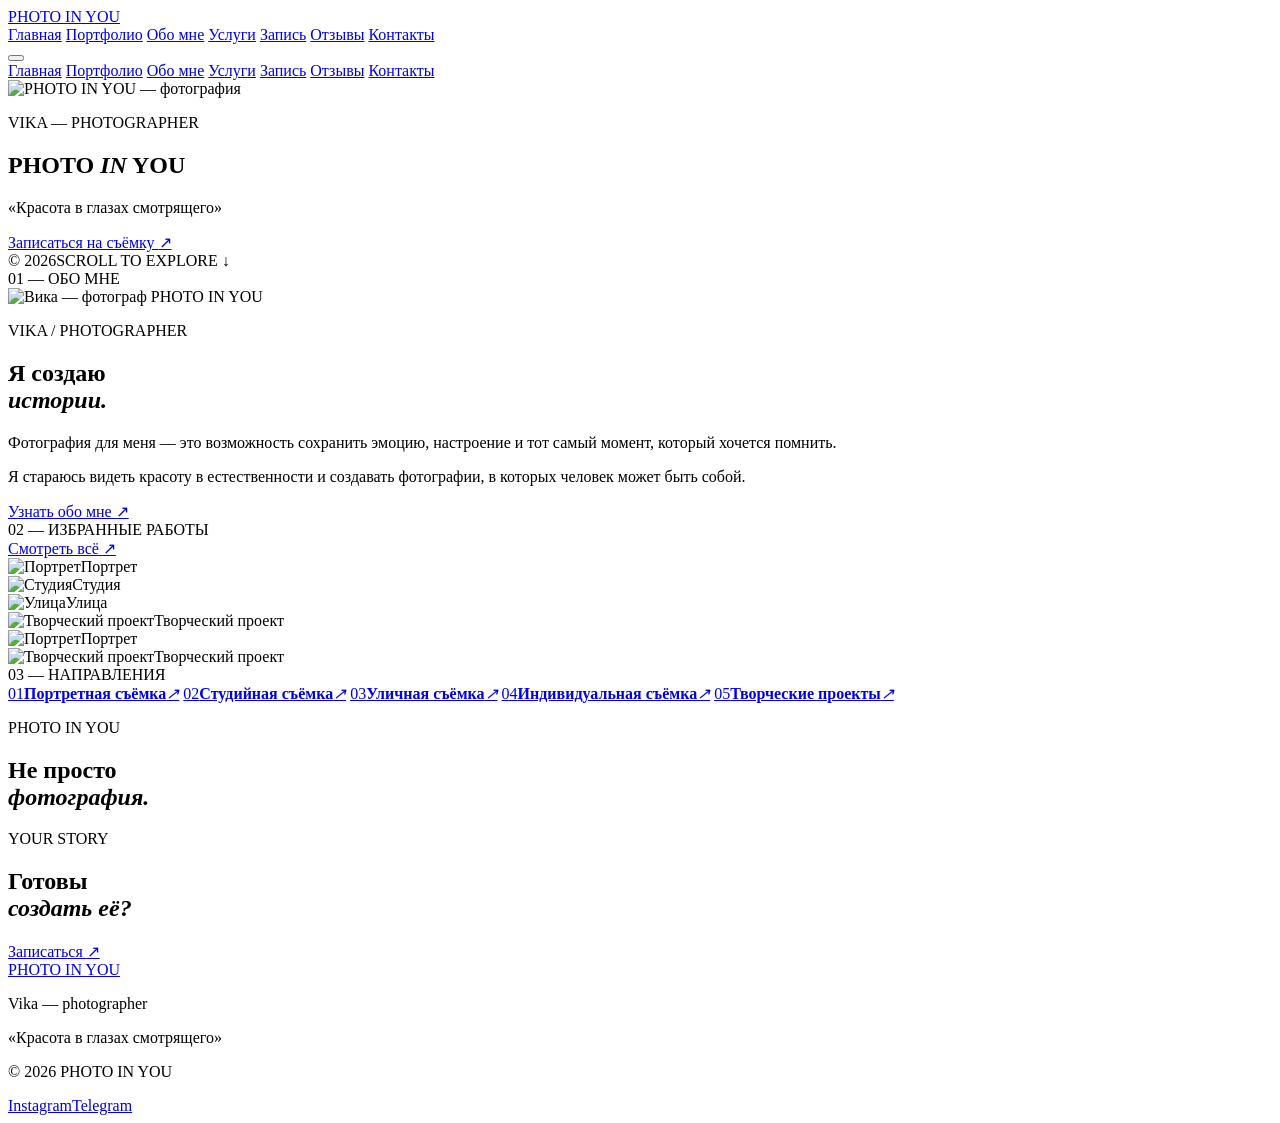
==== index.html @ b49251e8 "Add files via upload" ====
<!DOCTYPE html>
<html lang="ru">
<head>
<meta charset="UTF-8">
<meta name="viewport" content="width=device-width, initial-scale=1.0">
<meta name="description" content="Главная — PHOTO IN YOU, Vika photographer.">
<meta name="theme-color" content="#26382f">
<meta property="og:title" content="Главная — PHOTO IN YOU">
<meta property="og:description" content="Красота в глазах смотрящего.">
<meta property="og:type" content="website">
<title>Главная — PHOTO IN YOU</title>
<link rel="stylesheet" href="css/style.css">
</head>
<body>
<header class="header solid">
<a href="index.html" class="logo">PHOTO <span>IN</span> YOU</a>
<nav class="navigation"><a href="index.html" class="active">Главная</a>
<a href="portfolio.html" class="">Портфолио</a>
<a href="about.html" class="">Обо мне</a>
<a href="services.html" class="">Услуги</a>
<a href="booking.html" class="">Запись</a>
<a href="reviews.html" class="">Отзывы</a>
<a href="contacts.html" class="">Контакты</a></nav>
<button class="menu-button" id="menuButton" aria-label="Открыть меню" aria-expanded="false"><span></span><span></span></button>
</header>
<div class="mobile-menu" id="mobileMenu"><nav><a href="index.html">Главная</a>
<a href="portfolio.html">Портфолио</a>
<a href="about.html">Обо мне</a>
<a href="services.html">Услуги</a>
<a href="booking.html">Запись</a>
<a href="reviews.html">Отзывы</a>
<a href="contacts.html">Контакты</a></nav></div>

<main>
<section class="hero">
<div class="hero-image"><img src="images/hero/hero.jpg" alt="PHOTO IN YOU — фотография"></div>
<div class="hero-overlay"></div>
<div class="hero-content">
<p class="small-title">VIKA — PHOTOGRAPHER</p>
<h1>PHOTO <i>IN</i> YOU</h1>
<p class="hero-subtitle">«Красота в глазах смотрящего»</p>
<a href="booking.html" class="button button-light">Записаться на съёмку <span>↗</span></a>
</div>
<div class="hero-bottom"><span>© 2026</span><span>SCROLL TO EXPLORE ↓</span></div>
</section>

<section class="section">
<div class="section-number">01 — ОБО МНЕ</div>
<div class="about-grid">
<div class="about-photo-wrapper"><img src="images/about/vika.jpg" alt="Вика — фотограф PHOTO IN YOU" class="about-photo-real" loading="lazy"></div>
<div class="about-text">
<p class="small-title">VIKA / PHOTOGRAPHER</p>
<h2>Я создаю<br><i>истории.</i></h2>
<p>Фотография для меня — это возможность сохранить эмоцию, настроение и тот самый момент, который хочется помнить.</p>
<p>Я стараюсь видеть красоту в естественности и создавать фотографии, в которых человек может быть собой.</p>
<a href="about.html" class="text-link">Узнать обо мне <span>↗</span></a>
</div>
</div>
</section>

<section class="section">
<div class="section-heading"><div class="section-number">02 — ИЗБРАННЫЕ РАБОТЫ</div><a href="portfolio.html" class="text-link">Смотреть всё <span>↗</span></a></div>
<div class="photo-grid">
<div class="photo-card"><img src="images/portfolio/01.jpg" alt="Портрет" loading="lazy"><span>Портрет</span></div>
<div class="photo-card"><img src="images/portfolio/02.jpg" alt="Студия" loading="lazy"><span>Студия</span></div>
<div class="photo-card"><img src="images/portfolio/03.jpg" alt="Улица" loading="lazy"><span>Улица</span></div>
<div class="photo-card"><img src="images/portfolio/04.jpg" alt="Творческий проект" loading="lazy"><span>Творческий проект</span></div>
<div class="photo-card"><img src="images/portfolio/05.jpg" alt="Портрет" loading="lazy"><span>Портрет</span></div>
<div class="photo-card"><img src="images/portfolio/06.jpg" alt="Творческий проект" loading="lazy"><span>Творческий проект</span></div>
</div>
</section>

<section class="section directions">
<div class="section-number">03 — НАПРАВЛЕНИЯ</div>
<div class="direction-list">
<a href="services.html#portrait"><span>01</span><strong>Портретная съёмка</strong><i>↗</i></a>
<a href="services.html#studio"><span>02</span><strong>Студийная съёмка</strong><i>↗</i></a>
<a href="services.html#street"><span>03</span><strong>Уличная съёмка</strong><i>↗</i></a>
<a href="services.html#individual"><span>04</span><strong>Индивидуальная съёмка</strong><i>↗</i></a>
<a href="services.html#creative"><span>05</span><strong>Творческие проекты</strong><i>↗</i></a>
</div>
</section>

<section class="quote"><p class="small-title">PHOTO IN YOU</p><h2>Не просто<br><i>фотография.</i></h2></section>

<section class="final-cta">
<div class="cta-overlay"></div>
<div class="cta-content"><p class="small-title">YOUR STORY</p><h2>Готовы<br><i>создать её?</i></h2><a href="booking.html" class="button button-light">Записаться <span>↗</span></a></div>
</section>
</main>

<footer class="footer">
<div><a href="index.html" class="logo">PHOTO <span>IN</span> YOU</a><p>Vika — photographer</p></div>
<div><p>«Красота в глазах смотрящего»</p><p>© 2026 PHOTO IN YOU</p></div>
<div class="footer-links"><a href="https://instagram.com/photo.in.you" target="_blank" rel="noopener">Instagram</a><a href="https://t.me/Vikysa348" target="_blank" rel="noopener">Telegram</a></div>
</footer>
<script src="js/main.js"></script>
</body>
</html>
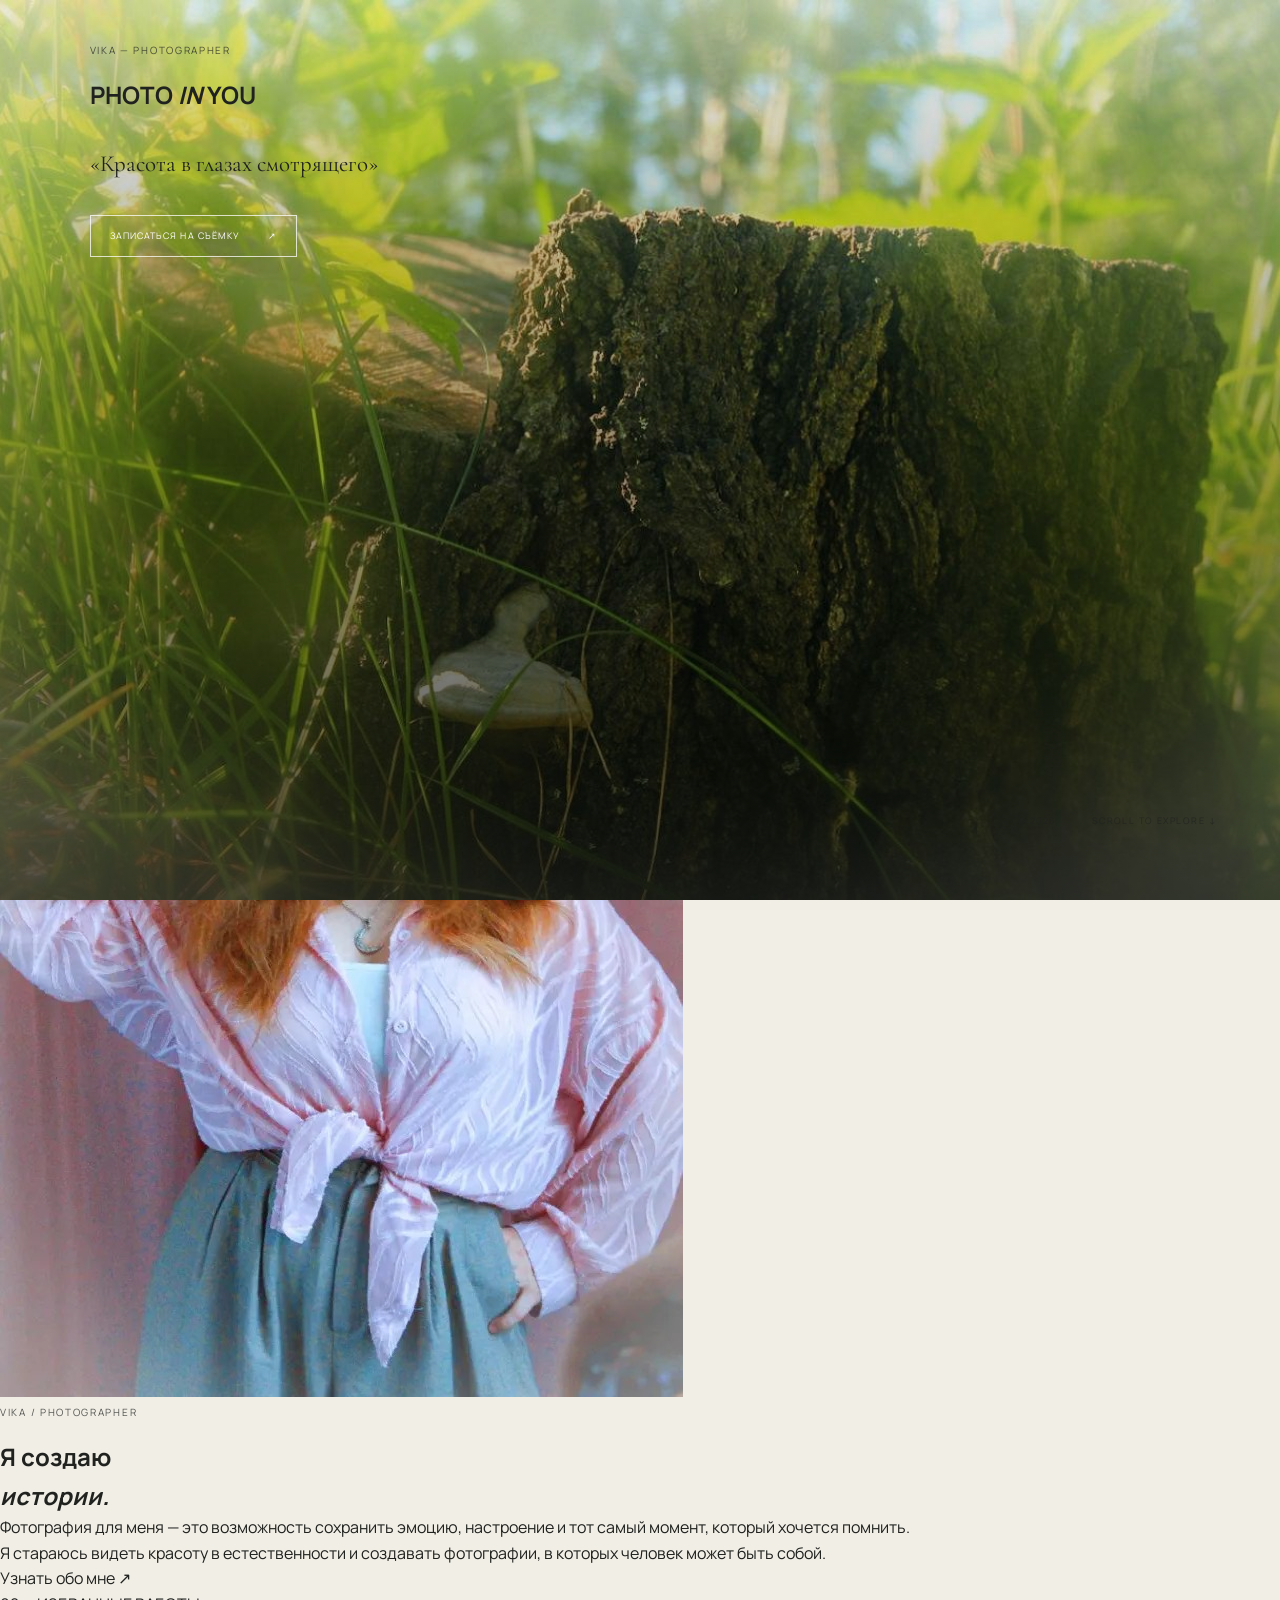
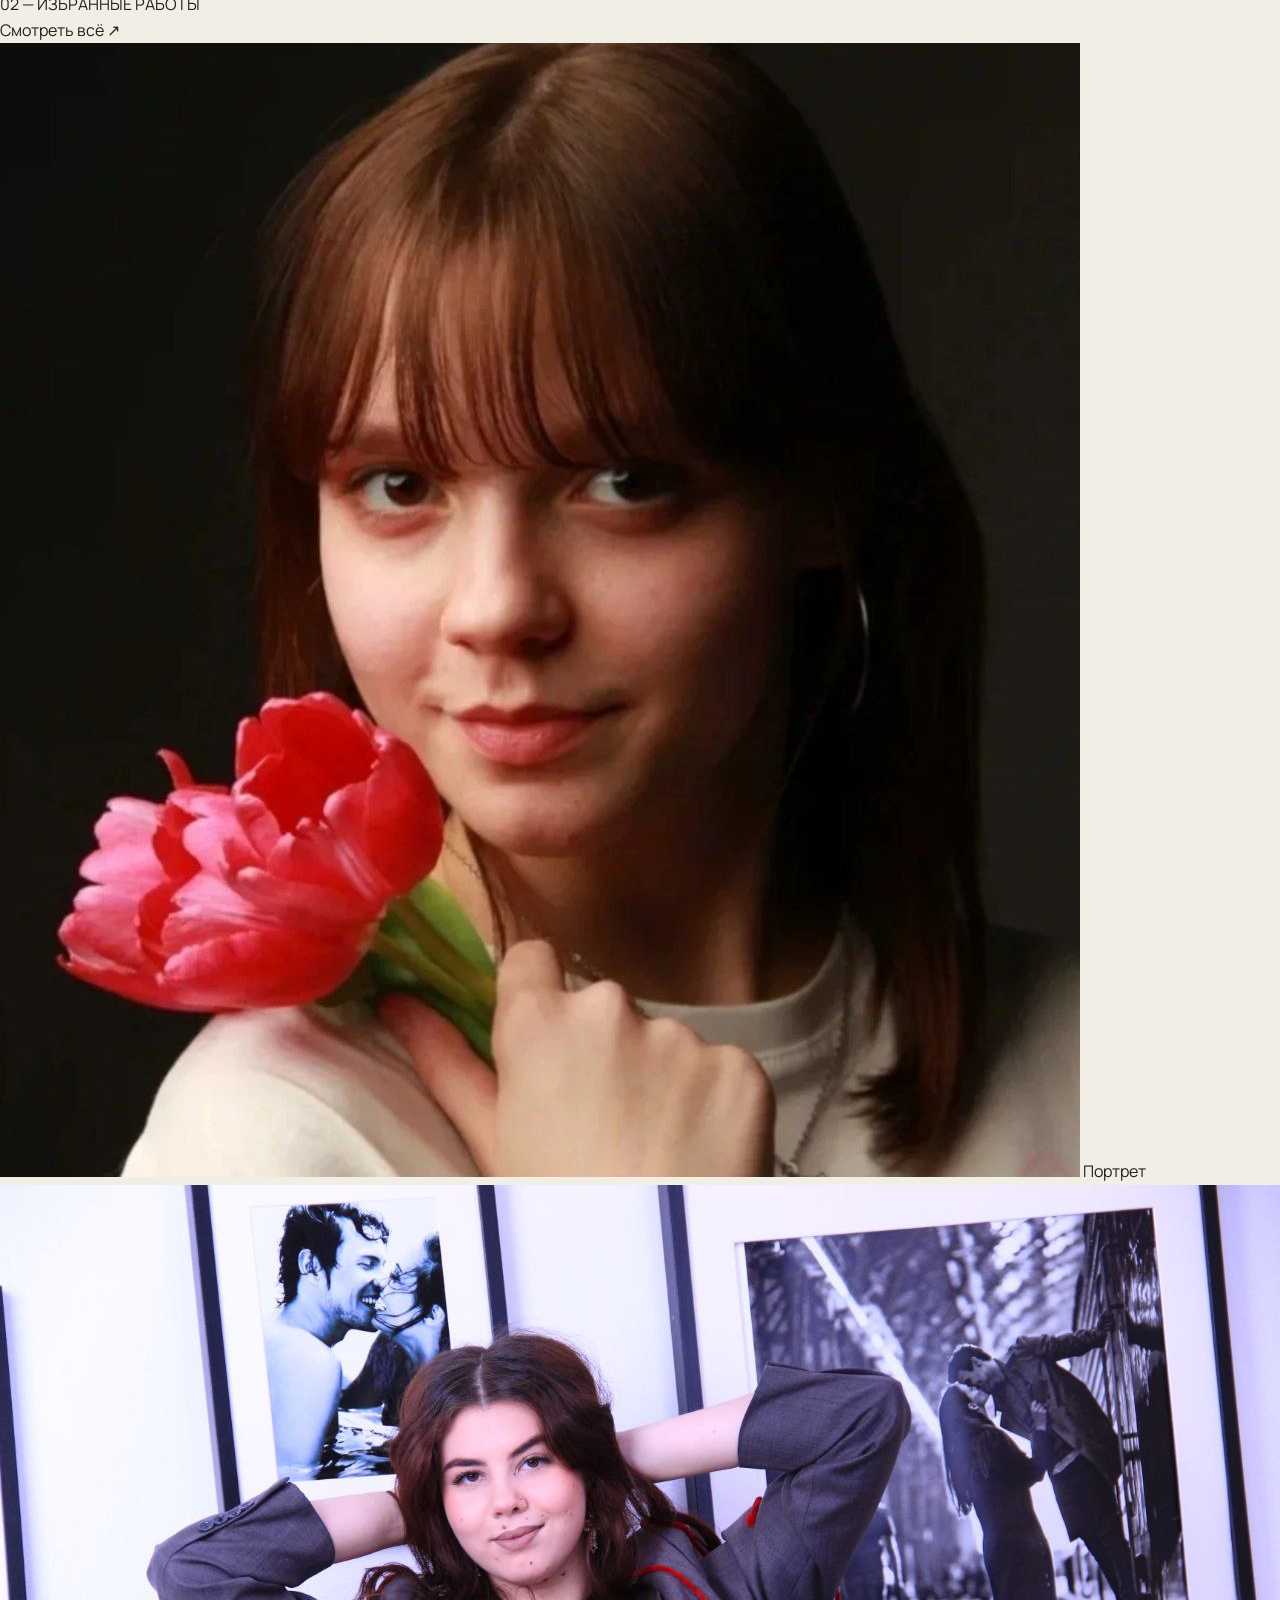
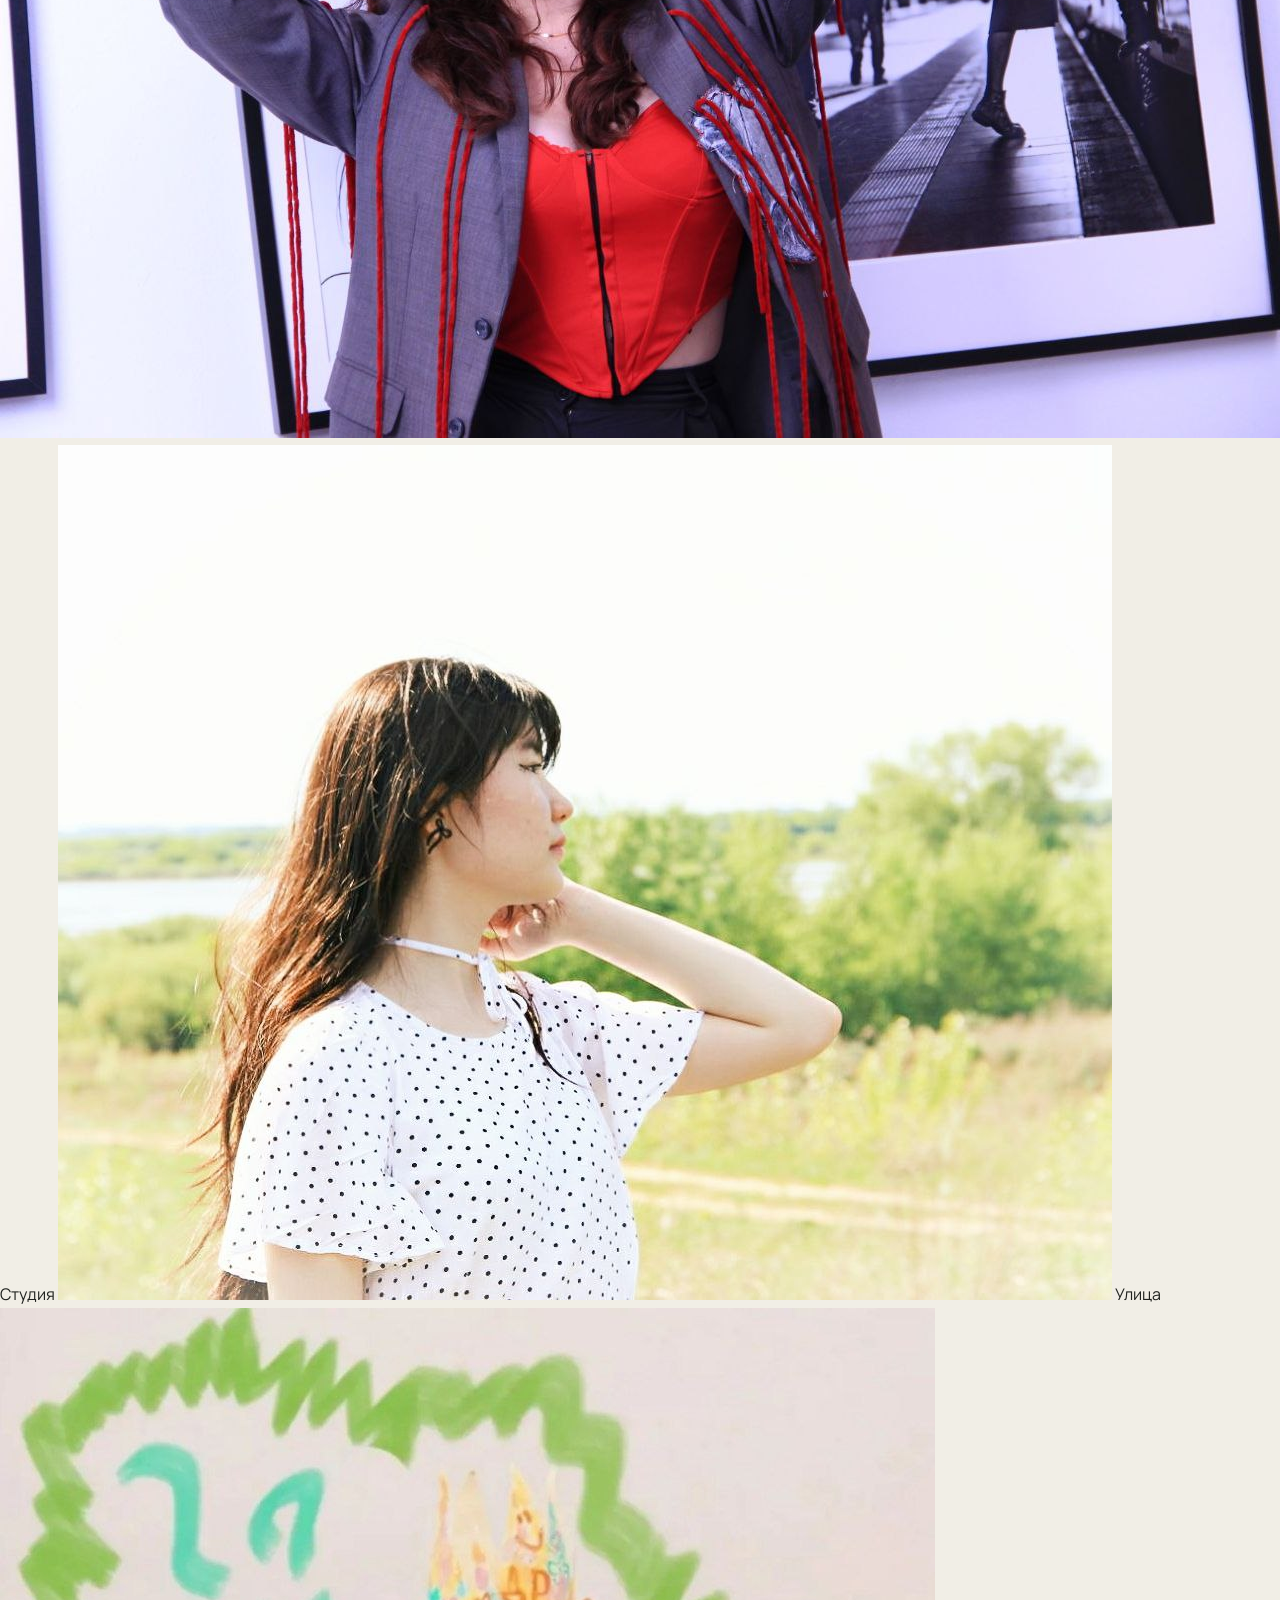
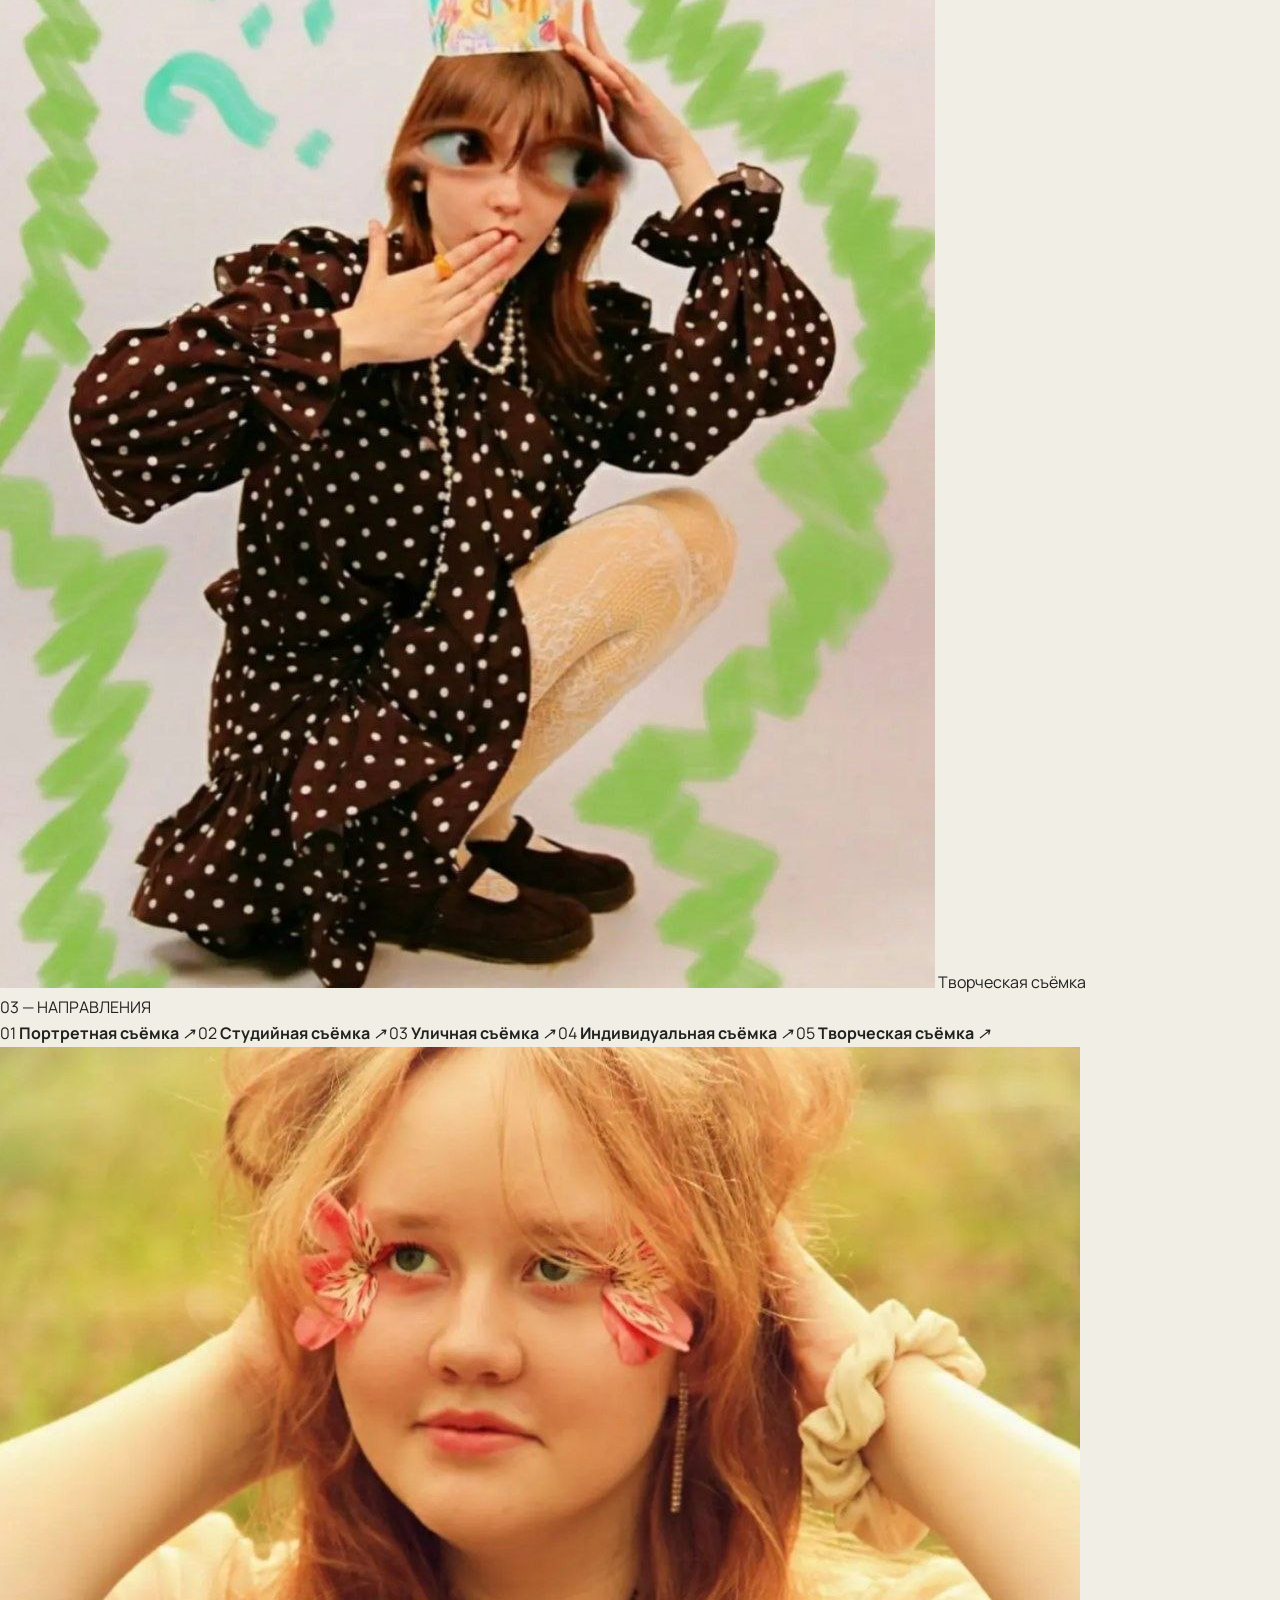
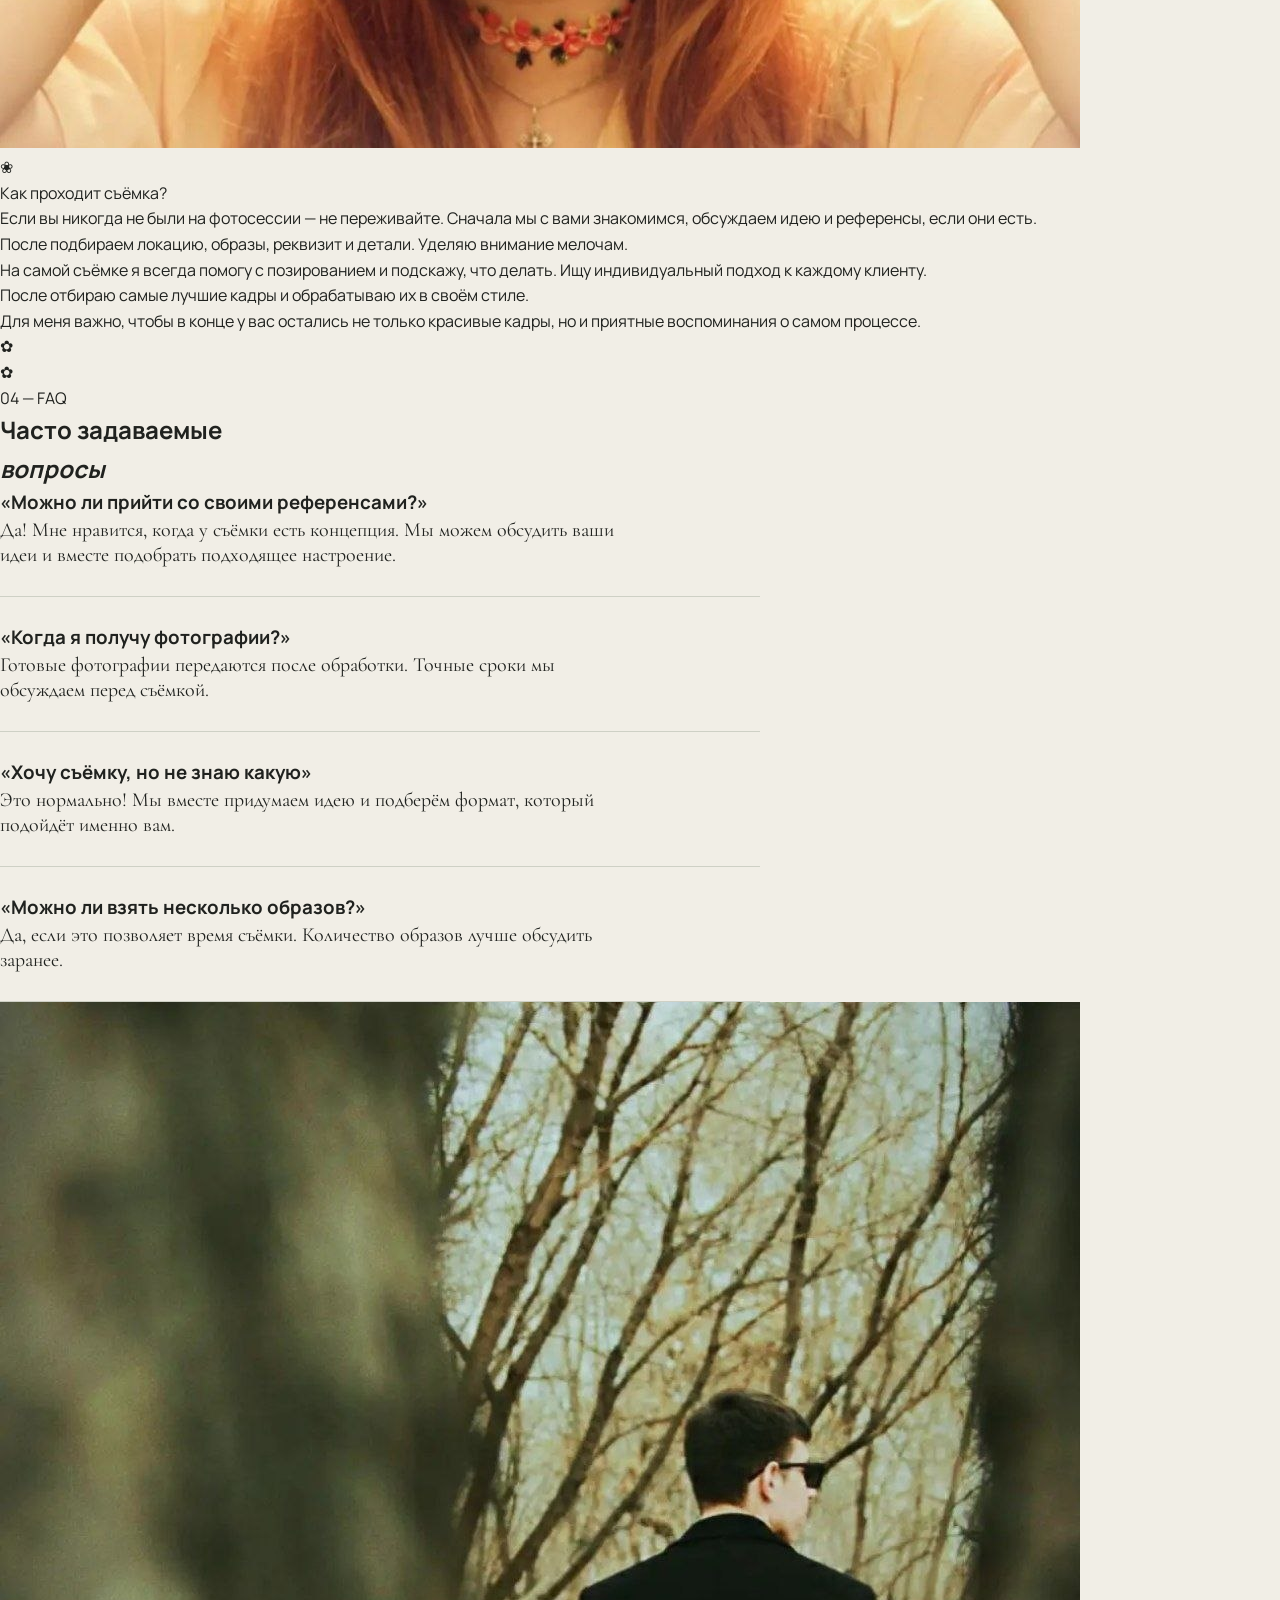
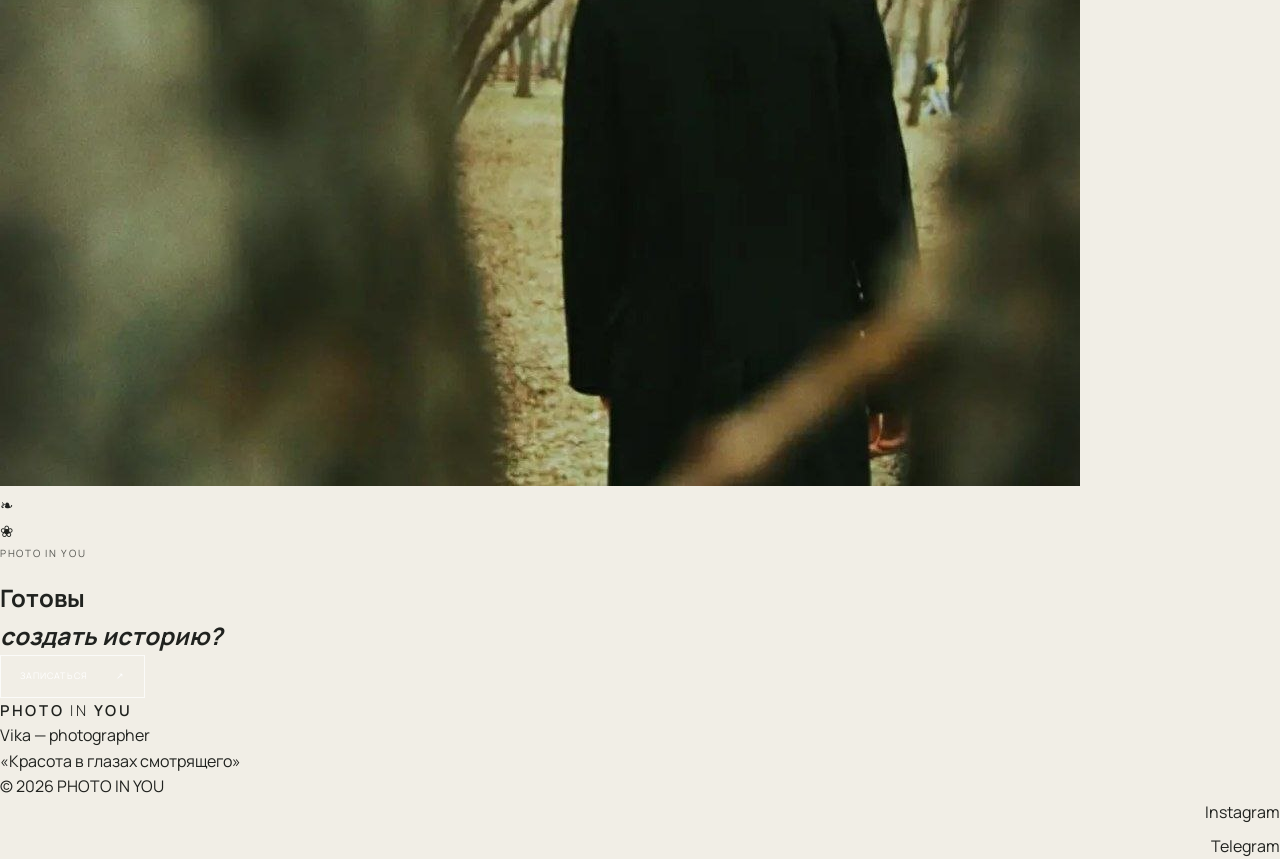
==== commit 6b461435: "Updating design" ====
--- a/index.html
+++ b/index.html
@@ -1,99 +1,693 @@
 <!DOCTYPE html>
 <html lang="ru">
+
 <head>
-<meta charset="UTF-8">
-<meta name="viewport" content="width=device-width, initial-scale=1.0">
-<meta name="description" content="Главная — PHOTO IN YOU, Vika photographer.">
-<meta name="theme-color" content="#26382f">
-<meta property="og:title" content="Главная — PHOTO IN YOU">
-<meta property="og:description" content="Красота в глазах смотрящего.">
-<meta property="og:type" content="website">
-<title>Главная — PHOTO IN YOU</title>
-<link rel="stylesheet" href="css/style.css">
+
+    <meta charset="UTF-8">
+
+    <meta name="viewport" content="width=device-width, initial-scale=1.0">
+
+    <meta
+        name="description"
+        content="PHOTO IN YOU — Vika photographer. Портретные, студийные, уличные и творческие фотосессии."
+    >
+
+    <meta name="theme-color" content="#26382f">
+
+    <meta property="og:title" content="PHOTO IN YOU — Vika photographer">
+    <meta
+        property="og:description"
+        content="Красота в глазах смотрящего."
+    >
+    <meta property="og:type" content="website">
+
+    <title>PHOTO IN YOU — Vika photographer</title>
+
+    <link rel="stylesheet" href="css/style.css">
+
 </head>
-<body>
-<header class="header solid">
-<a href="index.html" class="logo">PHOTO <span>IN</span> YOU</a>
-<nav class="navigation"><a href="index.html" class="active">Главная</a>
-<a href="portfolio.html" class="">Портфолио</a>
-<a href="about.html" class="">Обо мне</a>
-<a href="services.html" class="">Услуги</a>
-<a href="booking.html" class="">Запись</a>
-<a href="reviews.html" class="">Отзывы</a>
-<a href="contacts.html" class="">Контакты</a></nav>
-<button class="menu-button" id="menuButton" aria-label="Открыть меню" aria-expanded="false"><span></span><span></span></button>
+
+
+<body class="home-page">
+
+
+<!-- ================= HEADER ================= -->
+
+<header class="site-header">
+
+    <a href="index.html" class="logo">
+        PHOTO <span>IN</span> YOU
+    </a>
+
+    <nav class="navigation">
+        <a href="index.html" class="active">Главная</a>
+        <a href="portfolio.html">Портфолио</a>
+        <a href="about.html">Обо мне</a>
+        <a href="services.html">Услуги</a>
+        <a href="booking.html">Запись</a>
+        <a href="reviews.html">Отзывы</a>
+        <a href="contacts.html">Контакты</a>
+    </nav>
+
+    <button
+        class="menu-button"
+        id="menuButton"
+        aria-label="Открыть меню"
+        aria-expanded="false"
+    >
+        <span></span>
+        <span></span>
+    </button>
+
 </header>
-<div class="mobile-menu" id="mobileMenu"><nav><a href="index.html">Главная</a>
-<a href="portfolio.html">Портфолио</a>
-<a href="about.html">Обо мне</a>
-<a href="services.html">Услуги</a>
-<a href="booking.html">Запись</a>
-<a href="reviews.html">Отзывы</a>
-<a href="contacts.html">Контакты</a></nav></div>
+
+
+
+<!-- ================= HERO ================= -->
 
 <main>
-<section class="hero">
-<div class="hero-image"><img src="images/hero/hero.jpg" alt="PHOTO IN YOU — фотография"></div>
-<div class="hero-overlay"></div>
-<div class="hero-content">
-<p class="small-title">VIKA — PHOTOGRAPHER</p>
-<h1>PHOTO <i>IN</i> YOU</h1>
-<p class="hero-subtitle">«Красота в глазах смотрящего»</p>
-<a href="booking.html" class="button button-light">Записаться на съёмку <span>↗</span></a>
-</div>
-<div class="hero-bottom"><span>© 2026</span><span>SCROLL TO EXPLORE ↓</span></div>
+
+
+<section class="home-hero">
+
+    <div class="hero-image">
+
+        <img
+            src="images/hero/hero.jpg"
+            alt="Фотография PHOTO IN YOU"
+        >
+
+    </div>
+
+
+    <div class="hero-overlay"></div>
+
+
+    <div class="hero-content">
+
+        <p class="small-title">
+            VIKA — PHOTOGRAPHER
+        </p>
+
+        <h1>
+            PHOTO
+            <i>IN</i>
+            YOU
+        </h1>
+
+        <p class="hero-subtitle">
+            «Красота в глазах смотрящего»
+        </p>
+
+        <a
+            href="booking.html"
+            class="button button-light"
+        >
+            Записаться на съёмку
+            <span>↗</span>
+        </a>
+
+    </div>
+
+
+    <div class="hero-bottom">
+
+        <span>
+            © 2026
+        </span>
+
+        <span>
+            SCROLL TO EXPLORE ↓
+        </span>
+
+    </div>
+
 </section>
 
-<section class="section">
-<div class="section-number">01 — ОБО МНЕ</div>
-<div class="about-grid">
-<div class="about-photo-wrapper"><img src="images/about/vika.jpg" alt="Вика — фотограф PHOTO IN YOU" class="about-photo-real" loading="lazy"></div>
-<div class="about-text">
-<p class="small-title">VIKA / PHOTOGRAPHER</p>
-<h2>Я создаю<br><i>истории.</i></h2>
-<p>Фотография для меня — это возможность сохранить эмоцию, настроение и тот самый момент, который хочется помнить.</p>
-<p>Я стараюсь видеть красоту в естественности и создавать фотографии, в которых человек может быть собой.</p>
-<a href="about.html" class="text-link">Узнать обо мне <span>↗</span></a>
-</div>
-</div>
+
+
+<!-- ================= ABOUT SHORT ================= -->
+
+<section class="home-about">
+
+    <div class="home-section-number">
+        01 — ОБО МНЕ
+    </div>
+
+
+    <div class="home-about-grid">
+
+
+        <div class="home-about-photo">
+
+            <img
+                src="images/about/vika.jpg"
+                alt="Вика — фотограф PHOTO IN YOU"
+                loading="lazy"
+            >
+
+        </div>
+
+
+        <div class="home-about-content">
+
+            <p class="small-title">
+                VIKA / PHOTOGRAPHER
+            </p>
+
+            <h2>
+                Я создаю
+                <br>
+                <i>истории.</i>
+            </h2>
+
+            <p>
+                Фотография для меня — это возможность
+                сохранить эмоцию, настроение и тот самый
+                момент, который хочется помнить.
+            </p>
+
+            <p>
+                Я стараюсь видеть красоту в естественности
+                и создавать фотографии, в которых человек
+                может быть собой.
+            </p>
+
+            <a
+                href="about.html"
+                class="home-text-link"
+            >
+                Узнать обо мне
+                <span>↗</span>
+            </a>
+
+        </div>
+
+    </div>
+
 </section>
 
-<section class="section">
-<div class="section-heading"><div class="section-number">02 — ИЗБРАННЫЕ РАБОТЫ</div><a href="portfolio.html" class="text-link">Смотреть всё <span>↗</span></a></div>
-<div class="photo-grid">
-<div class="photo-card"><img src="images/portfolio/01.jpg" alt="Портрет" loading="lazy"><span>Портрет</span></div>
-<div class="photo-card"><img src="images/portfolio/02.jpg" alt="Студия" loading="lazy"><span>Студия</span></div>
-<div class="photo-card"><img src="images/portfolio/03.jpg" alt="Улица" loading="lazy"><span>Улица</span></div>
-<div class="photo-card"><img src="images/portfolio/04.jpg" alt="Творческий проект" loading="lazy"><span>Творческий проект</span></div>
-<div class="photo-card"><img src="images/portfolio/05.jpg" alt="Портрет" loading="lazy"><span>Портрет</span></div>
-<div class="photo-card"><img src="images/portfolio/06.jpg" alt="Творческий проект" loading="lazy"><span>Творческий проект</span></div>
-</div>
+
+
+<!-- ================= SELECTED WORKS ================= -->
+
+<section class="home-portfolio">
+
+    <div class="home-section-header">
+
+        <div class="home-section-number">
+            02 — ИЗБРАННЫЕ РАБОТЫ
+        </div>
+
+        <a
+            href="portfolio.html"
+            class="home-text-link"
+        >
+            Смотреть всё
+            <span>↗</span>
+        </a>
+
+    </div>
+
+
+    <div class="home-photo-grid">
+
+
+        <a
+            href="portfolio.html"
+            class="home-photo-card home-photo-large"
+        >
+
+            <img
+                src="images/portfolio/01.jpg"
+                alt="Портретная фотография"
+                loading="lazy"
+            >
+
+            <span>
+                Портрет
+            </span>
+
+        </a>
+
+
+        <a
+            href="portfolio.html"
+            class="home-photo-card"
+        >
+
+            <img
+                src="images/portfolio/02.jpg"
+                alt="Студийная фотография"
+                loading="lazy"
+            >
+
+            <span>
+                Студия
+            </span>
+
+        </a>
+
+
+        <a
+            href="portfolio.html"
+            class="home-photo-card"
+        >
+
+            <img
+                src="images/portfolio/03.jpg"
+                alt="Уличная фотография"
+                loading="lazy"
+            >
+
+            <span>
+                Улица
+            </span>
+
+        </a>
+
+
+        <a
+            href="portfolio.html"
+            class="home-photo-card home-photo-wide"
+        >
+
+            <img
+                src="images/portfolio/04.jpg"
+                alt="Творческая фотография"
+                loading="lazy"
+            >
+
+            <span>
+                Творческая съёмка
+            </span>
+
+        </a>
+
+
+    </div>
+
 </section>
 
-<section class="section directions">
-<div class="section-number">03 — НАПРАВЛЕНИЯ</div>
-<div class="direction-list">
-<a href="services.html#portrait"><span>01</span><strong>Портретная съёмка</strong><i>↗</i></a>
-<a href="services.html#studio"><span>02</span><strong>Студийная съёмка</strong><i>↗</i></a>
-<a href="services.html#street"><span>03</span><strong>Уличная съёмка</strong><i>↗</i></a>
-<a href="services.html#individual"><span>04</span><strong>Индивидуальная съёмка</strong><i>↗</i></a>
-<a href="services.html#creative"><span>05</span><strong>Творческие проекты</strong><i>↗</i></a>
-</div>
+
+
+<!-- ================= DIRECTIONS ================= -->
+
+<section class="home-directions">
+
+    <div class="home-section-number">
+        03 — НАПРАВЛЕНИЯ
+    </div>
+
+
+    <div class="home-direction-list">
+
+
+        <a href="services.html" class="home-direction-item">
+
+            <span>
+                01
+            </span>
+
+            <strong>
+                Портретная съёмка
+            </strong>
+
+            <i>
+                ↗
+            </i>
+
+        </a>
+
+
+        <a href="services.html" class="home-direction-item">
+
+            <span>
+                02
+            </span>
+
+            <strong>
+                Студийная съёмка
+            </strong>
+
+            <i>
+                ↗
+            </i>
+
+        </a>
+
+
+        <a href="services.html" class="home-direction-item">
+
+            <span>
+                03
+            </span>
+
+            <strong>
+                Уличная съёмка
+            </strong>
+
+            <i>
+                ↗
+            </i>
+
+        </a>
+
+
+        <a href="services.html" class="home-direction-item">
+
+            <span>
+                04
+            </span>
+
+            <strong>
+                Индивидуальная съёмка
+            </strong>
+
+            <i>
+                ↗
+            </i>
+
+        </a>
+
+
+        <a href="services.html" class="home-direction-item">
+
+            <span>
+                05
+            </span>
+
+            <strong>
+                Творческая съёмка
+            </strong>
+
+            <i>
+                ↗
+            </i>
+
+        </a>
+
+
+    </div>
+
 </section>
 
-<section class="quote"><p class="small-title">PHOTO IN YOU</p><h2>Не просто<br><i>фотография.</i></h2></section>
-
-<section class="final-cta">
-<div class="cta-overlay"></div>
-<div class="cta-content"><p class="small-title">YOUR STORY</p><h2>Готовы<br><i>создать её?</i></h2><a href="booking.html" class="button button-light">Записаться <span>↗</span></a></div>
+
+
+<!-- =================================================
+     HOW SHOOTING WORKS
+     ================================================= -->
+
+<section class="shooting-process">
+
+
+    <div class="shooting-photo">
+
+        <img
+            src="images/portfolio/05.jpg"
+            alt="Фотография с фотосессии"
+            loading="lazy"
+        >
+
+    </div>
+
+
+    <div class="shooting-info">
+
+
+        <div class="shooting-flower flower-top">
+            ❀
+        </div>
+
+
+        <p class="shooting-script">
+            Как проходит съёмка?
+        </p>
+
+
+        <div class="shooting-text">
+
+            <p>
+                Если вы никогда не были на фотосессии —
+                не переживайте. Сначала мы с вами
+                знакомимся, обсуждаем идею и референсы,
+                если они есть.
+            </p>
+
+            <p>
+                После подбираем локацию, образы, реквизит
+                и детали. Уделяю внимание мелочам.
+            </p>
+
+            <p>
+                На самой съёмке я всегда помогу
+                с позированием и подскажу, что делать.
+                Ищу индивидуальный подход к каждому
+                клиенту.
+            </p>
+
+            <p>
+                После отбираю самые лучшие кадры
+                и обрабатываю их в своём стиле.
+            </p>
+
+            <p>
+                Для меня важно, чтобы в конце у вас
+                остались не только красивые кадры,
+                но и приятные воспоминания о самом
+                процессе.
+            </p>
+
+        </div>
+
+
+        <div class="shooting-flower flower-bottom">
+            ✿
+        </div>
+
+    </div>
+
 </section>
+
+
+
+<!-- =================================================
+     FAQ
+     ================================================= -->
+
+<section class="home-faq">
+
+
+    <div class="faq-decoration faq-flower">
+        ✿
+    </div>
+
+
+    <div class="faq-header">
+
+        <div class="home-section-number">
+            04 — FAQ
+        </div>
+
+        <h2>
+            Часто задаваемые
+            <br>
+            <i>вопросы</i>
+        </h2>
+
+    </div>
+
+
+    <div class="faq-layout">
+
+
+        <div class="faq-list">
+
+
+            <div class="faq-item">
+
+                <h3>
+                    «Можно ли прийти со своими референсами?»
+                </h3>
+
+                <p>
+                    Да! Мне нравится, когда у съёмки
+                    есть концепция. Мы можем обсудить
+                    ваши идеи и вместе подобрать
+                    подходящее настроение.
+                </p>
+
+            </div>
+
+
+            <div class="faq-item">
+
+                <h3>
+                    «Когда я получу фотографии?»
+                </h3>
+
+                <p>
+                    Готовые фотографии передаются
+                    после обработки. Точные сроки
+                    мы обсуждаем перед съёмкой.
+                </p>
+
+            </div>
+
+
+            <div class="faq-item">
+
+                <h3>
+                    «Хочу съёмку, но не знаю какую»
+                </h3>
+
+                <p>
+                    Это нормально! Мы вместе придумаем
+                    идею и подберём формат, который
+                    подойдёт именно вам.
+                </p>
+
+            </div>
+
+
+            <div class="faq-item">
+
+                <h3>
+                    «Можно ли взять несколько образов?»
+                </h3>
+
+                <p>
+                    Да, если это позволяет время съёмки.
+                    Количество образов лучше обсудить
+                    заранее.
+                </p>
+
+            </div>
+
+
+        </div>
+
+
+        <div class="faq-photo">
+
+            <div class="faq-photo-circle">
+
+                <img
+                    src="images/portfolio/06.jpg"
+                    alt="Фотография PHOTO IN YOU"
+                    loading="lazy"
+                >
+
+            </div>
+
+
+            <div class="faq-leaf">
+                ❧
+            </div>
+
+        </div>
+
+    </div>
+
+</section>
+
+
+
+<!-- ================= CTA ================= -->
+
+<section class="home-cta">
+
+    <div class="home-cta-flower">
+        ❀
+    </div>
+
+
+    <p class="small-title">
+        PHOTO IN YOU
+    </p>
+
+
+    <h2>
+        Готовы
+        <br>
+        <i>создать историю?</i>
+    </h2>
+
+
+    <a
+        href="booking.html"
+        class="button button-light"
+    >
+        Записаться
+        <span>↗</span>
+    </a>
+
+</section>
+
+
 </main>
 
-<footer class="footer">
-<div><a href="index.html" class="logo">PHOTO <span>IN</span> YOU</a><p>Vika — photographer</p></div>
-<div><p>«Красота в глазах смотрящего»</p><p>© 2026 PHOTO IN YOU</p></div>
-<div class="footer-links"><a href="https://instagram.com/photo.in.you" target="_blank" rel="noopener">Instagram</a><a href="https://t.me/Vikysa348" target="_blank" rel="noopener">Telegram</a></div>
+
+
+<!-- ================= FOOTER ================= -->
+
+<footer class="site-footer">
+
+    <div>
+
+        <a
+            href="index.html"
+            class="logo"
+        >
+            PHOTO <span>IN</span> YOU
+        </a>
+
+        <p>
+            Vika — photographer
+        </p>
+
+    </div>
+
+
+    <div>
+
+        <p>
+            «Красота в глазах смотрящего»
+        </p>
+
+        <p>
+            © 2026 PHOTO IN YOU
+        </p>
+
+    </div>
+
+
+    <div class="footer-links">
+
+        <a
+            href="https://instagram.com/photo.in.you"
+            target="_blank"
+            rel="noopener"
+        >
+            Instagram
+        </a>
+
+        <a
+            href="https://t.me/Vikysa348"
+            target="_blank"
+            rel="noopener"
+        >
+            Telegram
+        </a>
+
+    </div>
+
 </footer>
+
+
+
 <script src="js/main.js"></script>
+
 </body>
+
 </html>
--- a/css/style.css
+++ b/css/style.css
@@ -0,0 +1,584 @@
+@import url('https://fonts.googleapis.com/css2?family=Cormorant+Garamond:ital,wght@0,400;0,500;0,600;1,400;1,500&family=Manrope:wght@300;400;500;600&display=swap');
+
+:root{
+  --forest:#26382f; --olive:#69705b; --cream:#f1eee6; --beige:#ddd5c7;
+  --brown:#43382e; --dark:#20221f; --gray:#777970; --white:#fff;
+  --serif:"Cormorant Garamond",Georgia,serif;
+  --sans:"Manrope",Arial,sans-serif;
+}
+*{box-sizing:border-box;margin:0;padding:0}
+html{scroll-behavior:smooth}
+body{background:var(--cream);color:var(--dark);font-family:var(--sans);line-height:1.6}
+body.menu-open{overflow:hidden}
+a{color:inherit;text-decoration:none}
+button,input,textarea,select{font:inherit}
+button{cursor:pointer}
+img{max-width:100%}
+.header{
+  position:fixed;top:0;left:0;width:100%;z-index:1000;
+  display:flex;align-items:center;justify-content:space-between;
+  padding:26px 6vw;color:#fff;transition:.35s ease;
+}
+.header.scrolled,.header.solid{background:rgba(241,238,230,.96);color:var(--forest);backdrop-filter:blur(12px)}
+.logo{font-size:15px;font-weight:600;letter-spacing:.18em}
+.logo span{font-weight:300}
+.navigation{display:flex;gap:28px}
+.navigation a{position:relative;font-size:10px;text-transform:uppercase;letter-spacing:.1em;opacity:.8}
+.navigation a:after{content:"";position:absolute;left:0;bottom:-7px;width:0;height:1px;background:currentColor;transition:.3s}
+.navigation a:hover:after,.navigation a.active:after{width:100%}
+.menu-button{display:none;width:42px;height:42px;border:0;background:none;color:currentColor}
+.menu-button span{display:block;width:24px;height:1px;background:currentColor;margin:6px auto}
+.mobile-menu{position:fixed;inset:0;z-index:900;display:flex;align-items:center;justify-content:center;background:var(--cream);color:var(--forest);transform:translateX(100%);transition:.45s ease}
+.mobile-menu.open{transform:translateX(0)}
+.mobile-menu nav{display:flex;flex-direction:column;align-items:center;gap:17px}
+.mobile-menu a{font-family:var(--serif);font-size:42px}
+.hero{position:relative;min-height:100svh;display:flex;align-items:flex-end;color:#fff;overflow:hidden}
+.hero-image{position:absolute;inset:0;z-index:0;overflow:hidden;background:#596359}
+.hero-image img{width:100%;height:100%;display:block;object-fit:cover;object-position:center}
+.hero-overlay{position:absolute;inset:0;background:linear-gradient(180deg,rgba(0,0,0,.08),rgba(0,0,0,.68));z-index:1}
+.hero-content{position:relative;z-index:2;padding:0 7vw 10vh}
+.small-title{font-size:10px;text-transform:uppercase;letter-spacing:.17em;margin-bottom:18px;opacity:.75}
+.hero h1{font-family:var(--serif);font-size:clamp(72px,11vw,155px);font-weight:400;line-height:.75;letter-spacing:-.05em}
+.hero h1 i{font-style:italic}
+.hero-subtitle{font-family:var(--serif);font-size:23px;margin:32px 0}
+.hero-bottom{position:absolute;z-index:2;right:5vw;bottom:8vh;display:flex;gap:35px;font-size:9px;letter-spacing:.16em;opacity:.7}
+.button{display:inline-flex;align-items:center;gap:28px;padding:13px 19px;border:1px solid var(--forest);color:var(--forest);background:transparent;font-size:9px;text-transform:uppercase;letter-spacing:.12em;transition:.3s}
+.button:hover{background:var(--forest);color:#fff}
+.button-light{border-color:rgba(255,255,255,.75);color:#fff}
+.button-light:hover{background:#fff;color:var(--forest)}
+.section{padding:120px 7vw}
+.section-number{font-size:10px;text-transform:uppercase;letter-spacing:.16em;color:var(--gray);margin-bottom:42px}
+.about-grid{display:grid;grid-template-columns:minmax(280px,42%) 1fr;gap:10vw;align-items:center}
+.about-photo-wrapper{overflow:hidden}
+.about-photo-real{display:block;width:100%;height:auto;max-width:100%;object-fit:contain}
+.about-text{max-width:620px}
+.about-text h2{font-family:var(--serif);font-size:clamp(45px,5vw,72px);font-weight:400;line-height:.95;margin-bottom:30px}
+.about-text h2 i{font-style:italic}
+.about-text p:not(.small-title){max-width:520px;color:var(--gray);font-size:15px;margin-bottom:18px}
+.text-link{display:inline-block;margin-top:18px;padding-bottom:7px;border-bottom:1px solid var(--forest);font-size:9px;text-transform:uppercase;letter-spacing:.12em}
+.section-heading{display:flex;justify-content:space-between;align-items:flex-end}
+.photo-grid{columns:2 380px;column-gap:30px}
+.photo-card{display:inline-block;width:100%;margin:0 0 42px;break-inside:avoid;overflow:hidden;cursor:pointer}
+.photo-card img{display:block;width:100%;height:auto;aspect-ratio:auto;object-fit:initial;transition:transform .7s}
+.photo-card:hover img{transform:scale(1.015)}
+.photo-card span{display:block;margin-top:10px;font-size:9px;text-transform:uppercase;letter-spacing:.12em;color:var(--gray)}
+.directions{background:#e7e1d5}
+.direction-list{border-top:1px solid rgba(38,56,47,.18)}
+.direction-list a{display:grid;grid-template-columns:70px 1fr 50px;align-items:center;padding:24px 0;border-bottom:1px solid rgba(38,56,47,.18);transition:.3s}
+.direction-list a:hover{padding-left:12px}
+.direction-list span{font-size:9px;color:var(--gray)}
+.direction-list strong{font-family:var(--serif);font-size:36px;font-weight:400}
+.direction-list i{text-align:right;font-size:18px}
+.quote{padding:150px 8vw;background:var(--forest);color:var(--cream);text-align:center}
+.quote h2{max-width:900px;margin:auto;font-family:var(--serif);font-size:clamp(52px,7vw,100px);font-weight:400;line-height:.9}
+.quote h2 i{font-style:italic}
+.final-cta{position:relative;min-height:560px;display:flex;align-items:center;justify-content:center;text-align:center;color:#fff;background:#536055;overflow:hidden}
+.final-cta .cta-bg{position:absolute;inset:0;width:100%;height:100%;object-fit:cover}
+.cta-overlay{position:absolute;inset:0;background:rgba(25,30,26,.45)}
+.cta-content{position:relative;z-index:2}
+.cta-content h2{font-family:var(--serif);font-size:clamp(55px,7vw,100px);line-height:.88;font-weight:400;margin-bottom:32px}
+.cta-content h2 i{font-style:italic}
+.footer{display:grid;grid-template-columns:1fr 1fr 1fr;gap:30px;padding:55px 7vw;background:var(--brown);color:var(--cream);font-size:11px}
+.footer p{margin-top:8px}
+.footer>div:nth-child(2){color:#bbb4a9}
+.footer-links{display:flex;flex-direction:column;align-items:flex-end;gap:8px}
+.footer-links a:hover{text-decoration:underline}
+.page-intro{padding-top:155px;padding-bottom:75px}
+.page-title{font-family:var(--serif);font-size:clamp(55px,7vw,100px);font-weight:400;line-height:.9}
+.page-title i{font-style:italic}
+.page-lead{max-width:520px;color:var(--gray);margin-top:25px;font-size:15px}
+.portfolio-filters{display:flex;flex-wrap:wrap;gap:12px 25px;border-bottom:1px solid rgba(38,56,47,.18);padding:0 7vw 18px}
+.portfolio-filter{border:0;background:none;color:var(--forest);padding:6px 0;font-size:9px;text-transform:uppercase;letter-spacing:.12em;opacity:.45}
+.portfolio-filter.active,.portfolio-filter:hover{opacity:1}
+.portfolio-masonry{columns:2 400px;column-gap:35px}
+.portfolio-item{display:inline-block;width:100%;margin:0 0 50px;break-inside:avoid}
+.portfolio-image-button{display:block;width:100%;padding:0;border:0;background:none;overflow:hidden}
+.portfolio-image-button img{display:block;width:100%;height:auto;aspect-ratio:auto;object-fit:initial;transition:.7s}
+.portfolio-image-button:hover img{transform:scale(1.015)}
+.portfolio-item figcaption{display:flex;justify-content:space-between;padding-top:11px;font-size:9px;text-transform:uppercase;letter-spacing:.12em}
+.portfolio-item figcaption span{color:var(--gray)}
+.portfolio-item figcaption strong{font-weight:400}
+.portfolio-item.hidden{display:none}
+.lightbox{position:fixed;inset:0;z-index:3000;display:none;align-items:center;justify-content:center;background:rgba(15,20,17,.96);padding:35px}
+.lightbox.open{display:flex}
+.lightbox img{max-width:90vw;max-height:90vh;width:auto;height:auto;object-fit:contain}
+.lightbox button{position:absolute;border:0;background:none;color:#fff;cursor:pointer}
+.lightbox-close{top:20px;right:28px;font-size:36px}
+.lightbox-arrow{top:50%;transform:translateY(-50%);font-size:28px}
+.lightbox-arrow.prev{left:25px}.lightbox-arrow.next{right:25px}
+.service-list{border-top:1px solid rgba(38,56,47,.18)}
+.service{display:grid;grid-template-columns:30px minmax(200px,1fr) 1.3fr auto;gap:30px;align-items:center;padding:35px 0;border-bottom:1px solid rgba(38,56,47,.18)}
+.service img{width:190px;max-height:260px;object-fit:cover}
+.service h2{font-family:var(--serif);font-size:38px;font-weight:400}
+.service p{font-size:13px;color:var(--gray);max-width:390px}
+.price{font-family:var(--serif);font-size:25px;white-space:nowrap}
+.booking-layout{display:grid;grid-template-columns:1fr 1.3fr;gap:10vw}
+.booking-copy h2,.contact-copy h2{font-family:var(--serif);font-size:clamp(45px,5vw,72px);font-weight:400;line-height:.95}
+.booking-copy h2 i,.contact-copy h2 i{font-style:italic}
+.booking-copy p{color:var(--gray);max-width:420px;margin-top:25px}
+.form{display:grid;gap:20px}
+.field{display:grid;gap:7px}
+.field label{font-size:9px;text-transform:uppercase;letter-spacing:.12em;color:var(--gray)}
+.field input,.field textarea,.field select{width:100%;border:0;border-bottom:1px solid rgba(38,56,47,.25);background:transparent;padding:11px 0;color:var(--dark);outline:none}
+.field textarea{min-height:120px;resize:vertical}
+.field input:focus,.field textarea:focus,.field select:focus{border-color:var(--forest)}
+.form-message{font-size:12px;color:var(--forest);min-height:20px}
+.reviews-grid{columns:2 350px;column-gap:35px}
+.review{break-inside:avoid;margin-bottom:40px;padding:30px;background:#e7e1d5}
+.review-photo{width:65px;height:65px;border-radius:50%;object-fit:cover;margin-bottom:18px}
+.review-text{font-family:var(--serif);font-size:25px;line-height:1.1}
+.review-meta{margin-top:20px;font-size:9px;text-transform:uppercase;letter-spacing:.1em;color:var(--gray)}
+.contact-layout{display:grid;grid-template-columns:1fr 1fr;gap:10vw}
+.contact-list{margin-top:35px;border-top:1px solid rgba(38,56,47,.18)}
+.contact-row{display:flex;justify-content:space-between;gap:20px;padding:18px 0;border-bottom:1px solid rgba(38,56,47,.18);font-size:12px}
+.contact-row span:first-child{color:var(--gray);text-transform:uppercase;font-size:9px;letter-spacing:.1em}
+.social-links{display:flex;gap:20px;margin-top:30px;font-size:10px;text-transform:uppercase;letter-spacing:.1em}
+.not-found{min-height:80vh;display:flex;align-items:center;justify-content:center;text-align:center}
+.not-found h1{font-family:var(--serif);font-size:clamp(100px,18vw,220px);font-weight:400;line-height:.8}
+.not-found p{color:var(--gray);margin:30px 0}
+@media(max-width:850px){
+  .header{padding:20px 6vw}.navigation{display:none}.menu-button{display:block}
+  .hero-content{padding:0 7vw 12vh}.hero h1{font-size:clamp(65px,18vw,115px)}
+  .hero-subtitle{font-size:20px}.hero-bottom{right:7vw;bottom:4vh}
+  .section{padding:85px 7vw}.about-grid{grid-template-columns:1fr;gap:45px}
+  .about-text h2{font-size:50px}.photo-grid,.portfolio-masonry{columns:1}
+  .direction-list strong{font-size:30px}
+  .service{grid-template-columns:25px 1fr;gap:15px}.service img{grid-column:2;width:100%;max-height:none}.service p{grid-column:2}.price{grid-column:2}
+  .booking-layout,.contact-layout{grid-template-columns:1fr;gap:60px}
+  .footer{grid-template-columns:1fr}.footer-links{align-items:flex-start}
+}
+@media(max-width:520px){
+  .mobile-menu a{font-size:32px}.hero h1{font-size:68px}.hero-subtitle{font-size:18px}
+  .hero-bottom span:first-child{display:none}.section{padding:70px 6vw}
+  .direction-list a{grid-template-columns:35px 1fr 30px}.direction-list strong{font-size:25px}
+  .lightbox{padding:15px}.lightbox img{max-width:95vw;max-height:85vh}
+  .lightbox-arrow.prev{left:8px}.lightbox-arrow.next{right:8px}
+}
+
+/* =========================================================
+   PHOTO IN YOU — ABOUT PAGE / BOTANICAL EDITORIAL STYLE
+   ========================================================= */
+@import url('https://fonts.googleapis.com/css2?family=Cormorant+Garamond:ital,wght@0,400;0,500;0,600;1,400;1,500&family=Manrope:wght@300;400;500;600&family=Marck+Script&display=swap');
+
+.about-page{
+    --about-green:#294f2b;
+    --about-green-dark:#214423;
+    --about-cream:#f8f8dc;
+    --about-paper:#f4f3d6;
+    --about-ink:#314b2e;
+    --about-script:'Marck Script',cursive;
+    background:var(--about-cream);
+    color:var(--about-ink);
+}
+
+.about-page .header.solid{
+    background:rgba(248,248,220,.96);
+    color:var(--about-green);
+    border-bottom:1px solid rgba(41,79,43,.10);
+}
+
+.about-story{
+    position:relative;
+    min-height:760px;
+    margin-top:86px;
+    display:grid;
+    grid-template-columns:38% 62%;
+    background:var(--about-green);
+    color:#f8f5df;
+    overflow:hidden;
+}
+
+.about-story-photo{
+    min-height:760px;
+    background:#223b24;
+    overflow:hidden;
+}
+
+.about-story-photo img{
+    display:block;
+    width:100%;
+    height:100%;
+    object-fit:cover;
+    object-position:center;
+}
+
+.about-story-content{
+    position:relative;
+    z-index:2;
+    max-width:720px;
+    padding:72px 8vw 82px 44px;
+    display:flex;
+    flex-direction:column;
+    justify-content:center;
+}
+
+.about-script-title{
+    font-family:var(--about-script);
+    font-size:clamp(48px,5.2vw,78px);
+    line-height:.95;
+    font-weight:400;
+    margin:0 0 30px;
+}
+
+.about-script-title.dark{color:var(--about-ink)}
+
+.about-story-content p:not(.about-script-title){
+    max-width:690px;
+    font-family:var(--serif);
+    font-size:clamp(20px,1.65vw,27px);
+    line-height:1.24;
+    margin:0 0 25px;
+    color:#f4f0d8;
+}
+
+.about-green-button,
+.about-outline-button{
+    display:inline-flex;
+    align-items:center;
+    gap:22px;
+    width:max-content;
+    padding:14px 20px;
+    font-size:10px;
+    text-transform:uppercase;
+    letter-spacing:.13em;
+    transition:.3s ease;
+}
+
+.about-green-button{
+    margin-top:8px;
+    border:1px solid rgba(248,245,223,.7);
+    color:#f8f5df;
+}
+
+.about-green-button:hover{
+    background:#f8f5df;
+    color:var(--about-green);
+}
+
+.about-green-button span,
+.about-outline-button span{font-size:16px;line-height:0}
+
+.about-flower{
+    position:absolute;
+    z-index:1;
+    font-family:Georgia,serif;
+    color:#d7a68d;
+    opacity:.8;
+    pointer-events:none;
+}
+
+.about-flower-top{
+    right:32px;
+    bottom:20px;
+    font-size:155px;
+    transform:rotate(-15deg);
+    text-shadow:22px 25px 0 rgba(218,178,154,.55),-28px 14px 0 rgba(164,111,88,.42);
+}
+
+.about-faq{
+    position:relative;
+    padding:85px 7vw 120px;
+    background:var(--about-cream);
+    overflow:hidden;
+}
+
+.about-faq-heading{
+    margin-bottom:58px;
+}
+
+.about-faq-heading .about-script-title{
+    display:inline-block;
+    padding:7px 30px 12px 8px;
+    background:rgba(219,224,157,.60);
+    border-radius:0 35px 35px 0;
+    font-size:clamp(38px,4.4vw,66px);
+}
+
+.about-faq-grid{
+    display:grid;
+    grid-template-columns:minmax(0,1.05fr) minmax(300px,.95fr);
+    gap:7vw;
+    align-items:center;
+}
+
+.faq-list{max-width:760px}
+
+.faq-item{
+    padding:0 0 28px;
+    margin:0 0 26px;
+    border-bottom:1px solid rgba(49,75,46,.18);
+}
+
+.faq-item:last-child{margin-bottom:0}
+
+.faq-item h2{
+    font-family:var(--about-script);
+    font-size:clamp(29px,2.5vw,42px);
+    line-height:1.05;
+    font-weight:400;
+    margin-bottom:12px;
+}
+
+.faq-item p{
+    max-width:620px;
+    font-family:var(--serif);
+    font-size:20px;
+    line-height:1.25;
+}
+
+.about-round-photo{
+    position:relative;
+    width:min(100%,500px);
+    aspect-ratio:1;
+    justify-self:center;
+    border-radius:50%;
+    padding:15px;
+    background:#bdc97d;
+    border:1px solid #617347;
+    box-shadow:0 0 0 10px rgba(189,201,125,.14);
+}
+
+.about-round-photo::before{
+    content:"";
+    position:absolute;
+    inset:7px;
+    border:1px solid rgba(49,75,46,.55);
+    border-radius:50%;
+    pointer-events:none;
+    z-index:2;
+}
+
+.about-round-photo img{
+    width:100%;
+    height:100%;
+    display:block;
+    object-fit:cover;
+    border-radius:50%;
+}
+
+.round-leaf{
+    position:absolute;
+    font-family:Georgia,serif;
+    color:#5b6338;
+    z-index:3;
+    font-size:85px;
+    line-height:1;
+}
+
+.leaf-one{right:-40px;bottom:22px;transform:rotate(-28deg)}
+.leaf-two{right:-13px;bottom:-30px;transform:rotate(18deg);font-size:70px}
+
+.about-flower-bottom{
+    left:-20px;
+    bottom:-65px;
+    font-size:170px;
+    color:#d79b9c;
+    opacity:.55;
+    transform:rotate(12deg);
+}
+
+.about-note{
+    padding:110px 7vw 125px;
+    background:#e5e6bd;
+    text-align:center;
+}
+
+.about-note .about-script-title{
+    font-size:42px;
+    margin-bottom:20px;
+}
+
+.about-note h2{
+    font-family:var(--serif);
+    font-size:clamp(55px,7vw,105px);
+    font-weight:400;
+    line-height:.88;
+    margin-bottom:35px;
+}
+
+.about-note h2 i{font-style:italic}
+
+.about-outline-button{
+    border:1px solid var(--about-ink);
+    color:var(--about-ink);
+}
+
+.about-outline-button:hover{
+    background:var(--about-ink);
+    color:var(--about-cream);
+}
+
+.about-page .footer{
+    background:#30452d;
+}
+
+@media(max-width:850px){
+    .about-story{
+        margin-top:74px;
+        min-height:0;
+        grid-template-columns:1fr;
+    }
+
+    .about-story-photo{
+        min-height:520px;
+        max-height:70vh;
+    }
+
+    .about-story-content{
+        padding:55px 7vw 70px;
+    }
+
+    .about-script-title{font-size:52px}
+
+    .about-story-content p:not(.about-script-title){
+        font-size:21px;
+    }
+
+    .about-faq-grid{
+        grid-template-columns:1fr;
+        gap:65px;
+    }
+
+    .about-round-photo{
+        width:min(78vw,430px);
+    }
+}
+
+@media(max-width:520px){
+    .about-story-photo{
+        min-height:430px;
+    }
+
+    .about-story-content{
+        padding:45px 6vw 60px;
+    }
+
+    .about-script-title{font-size:43px}
+
+    .about-story-content p:not(.about-script-title){
+        font-size:19px;
+        line-height:1.28;
+    }
+
+    .about-green-button{font-size:9px}
+
+    .about-faq{
+        padding:65px 6vw 90px;
+    }
+
+    .about-faq-heading .about-script-title{
+        font-size:35px;
+        padding-right:20px;
+    }
+
+    .faq-item h2{font-size:30px}
+    .faq-item p{font-size:18px}
+
+    .about-round-photo{
+        width:78vw;
+        padding:10px;
+    }
+
+    .round-leaf{font-size:65px}
+    .leaf-one{right:-28px}.leaf-two{right:-8px}
+
+    .about-note{padding:80px 6vw 95px}
+    .about-note .about-script-title{font-size:34px}
+    .about-note h2{font-size:58px}
+}
+
+/* =========================================
+   DECORATIVE BOOKING
+========================================= */
+.booking-decorative{
+    position:relative;
+    overflow:hidden;
+    padding:150px 7vw 110px;
+    background:#f7f3d9;
+}
+.booking-decorative:before{
+    content:"";
+    position:absolute;
+    inset:0;
+    pointer-events:none;
+    background:radial-gradient(circle at 85% 12%,rgba(205,139,130,.12),transparent 22%),radial-gradient(circle at 8% 72%,rgba(105,112,91,.12),transparent 25%);
+}
+.booking-intro{position:relative;max-width:820px;margin:0 auto 65px;text-align:center}
+.booking-intro h1{font-family:var(--serif);font-size:clamp(58px,7vw,100px);font-weight:400;line-height:.86;color:var(--forest)}
+.booking-intro h1 i{font-style:italic;color:#8b6258}
+.booking-intro-text{max-width:570px;margin:30px auto 0;color:#69705b;font-family:var(--serif);font-size:21px;line-height:1.35}
+.booking-flower,.booking-leaf,.booking-paper-flower,.booking-note-flower{font-family:Georgia,serif;color:#8c6259;line-height:1}
+.booking-flower{position:absolute;left:3vw;top:180px;font-size:95px;transform:rotate(-15deg);opacity:.75}
+.booking-leaf{position:absolute;right:4vw;top:115px;font-size:110px;color:#69705b;transform:rotate(20deg);opacity:.55}
+.booking-paper{position:relative;max-width:1050px;margin:auto;background:#fffdf1;border:1px solid rgba(38,56,47,.16);padding:55px 6vw 50px;box-shadow:0 20px 60px rgba(38,56,47,.08)}
+.booking-paper:before{content:"";position:absolute;inset:12px;border:1px solid rgba(139,98,88,.16);pointer-events:none}
+.booking-paper-flower{position:absolute;right:25px;top:20px;font-size:65px;opacity:.65}
+.booking-form-head{display:flex;align-items:center;gap:18px;margin-bottom:40px;color:var(--forest);position:relative}
+.booking-form-head span{font-family:var(--serif);font-size:28px;color:#8b6258}
+.booking-form-head p{font-size:9px;letter-spacing:.18em}
+.booking-form-grid{display:grid;grid-template-columns:1fr 1fr;gap:28px 45px;position:relative}
+.booking-field-wide{grid-column:1 / -1}
+.booking-field label{font-family:var(--serif);font-size:20px;color:var(--forest);text-transform:none;letter-spacing:0}
+.booking-field input,.booking-field textarea,.booking-field select{border-bottom:1px solid rgba(38,56,47,.25);font-size:14px;padding:9px 0;background:transparent}
+.booking-field input::placeholder,.booking-field textarea::placeholder{color:#aaa99e}
+.booking-field select{appearance:none;background-image:linear-gradient(45deg,transparent 50%,var(--forest) 50%),linear-gradient(135deg,var(--forest) 50%,transparent 50%);background-position:calc(100% - 8px) 55%,calc(100% - 3px) 55%;background-size:5px 5px,5px 5px;background-repeat:no-repeat;padding-right:25px}
+.booking-bottom{display:flex;justify-content:space-between;align-items:end;gap:35px;margin-top:42px;position:relative}
+.booking-bottom p{max-width:390px;color:#8a8a7e;font-size:11px;line-height:1.55}
+.booking-submit{border:1px solid var(--forest);background:var(--forest);color:var(--cream);padding:15px 24px;font-size:9px;text-transform:uppercase;letter-spacing:.12em;transition:.3s}
+.booking-submit span{margin-left:25px;font-size:16px}
+.booking-submit:hover{background:#8b6258;border-color:#8b6258}
+.booking-note{position:relative;max-width:1050px;margin:70px auto 0;padding:35px 45px;display:grid;grid-template-columns:55px 1fr 100px;align-items:center;background:#294f2b;color:#f7f3d9}
+.booking-note>span{font-family:var(--serif);font-size:27px;color:#d5b5a7}
+.booking-note .small-title{color:#e4dfc6;margin-bottom:8px}
+.booking-note h2{font-family:var(--serif);font-weight:400;font-size:42px;line-height:.9}
+.booking-note h2 i{font-style:italic}
+.booking-note-flower{font-size:80px;text-align:right;color:#d2a59a;transform:rotate(12deg)}
+
+/* =========================================
+   DECORATIVE CONTACTS
+========================================= */
+.contact-section{background:#f7f3d9;min-height:75vh}
+.contact-decorative{position:relative;display:grid;grid-template-columns:1fr 1fr;gap:8vw;align-items:center;max-width:1100px;margin:auto;padding:50px 0}
+.contact-copy h1{font-family:var(--serif);font-size:clamp(58px,6vw,88px);font-weight:400;line-height:.85;color:var(--forest)}
+.contact-copy h1 i{font-style:italic;color:#8b6258}
+.contact-copy>p:not(.small-title){max-width:480px;margin:30px 0;color:#69705b;font-family:var(--serif);font-size:21px;line-height:1.3}
+.contact-flower{position:absolute;left:-70px;top:20px;font-family:Georgia,serif;font-size:110px;color:#d59a94;opacity:.5;transform:rotate(-15deg)}
+.contact-card{position:relative;background:#294f2b;color:#f7f3d9;padding:55px 50px;box-shadow:15px 15px 0 rgba(139,98,88,.12)}
+.contact-card-title{font-size:9px;letter-spacing:.18em;margin-bottom:25px;color:#d8d6b9}
+.contact-big-link{display:flex;justify-content:space-between;align-items:center;padding:18px 0;border-bottom:1px solid rgba(247,243,217,.25);font-family:var(--serif);font-size:32px}
+.contact-big-link span{font-family:var(--sans);font-size:18px}
+.contact-card .contact-row{border-color:rgba(247,243,217,.25);padding:17px 0;color:#f7f3d9}
+.contact-card .contact-row span:first-child{color:#c4c3a9}
+.contact-card .contact-row strong{font-weight:400}
+
+@media(max-width:850px){
+ .booking-decorative{padding:125px 6vw 80px}
+ .booking-flower{left:-15px;top:140px;font-size:65px}
+ .booking-leaf{right:-20px;top:90px;font-size:75px}
+ .booking-paper{padding:40px 7vw}
+ .booking-form-grid{grid-template-columns:1fr;gap:24px}
+ .booking-field-wide{grid-column:auto}
+ .booking-bottom{display:block}
+ .booking-submit{margin-top:25px}
+ .booking-note{grid-template-columns:35px 1fr 60px;padding:28px 25px}
+ .booking-note h2{font-size:32px}
+ .booking-note-flower{font-size:55px}
+ .contact-decorative{grid-template-columns:1fr;gap:60px;padding-top:30px}
+ .contact-flower{left:-25px;top:-20px;font-size:75px}
+ .contact-card{padding:40px 30px}
+}
+@media(max-width:520px){
+ .booking-intro h1{font-size:50px}
+ .booking-intro-text{font-size:18px}
+ .booking-paper{padding:32px 22px}
+ .booking-paper:before{inset:8px}
+ .booking-paper-flower{font-size:45px;right:12px}
+ .booking-field label{font-size:18px}
+ .booking-bottom p{font-size:10px}
+ .booking-note{grid-template-columns:1fr;padding:25px}
+ .booking-note>span{margin-bottom:12px}
+ .booking-note-flower{text-align:left;margin-top:20px}
+ .contact-copy h1{font-size:52px}
+ .contact-copy>p:not(.small-title){font-size:18px}
+ .contact-big-link{font-size:27px}
+}
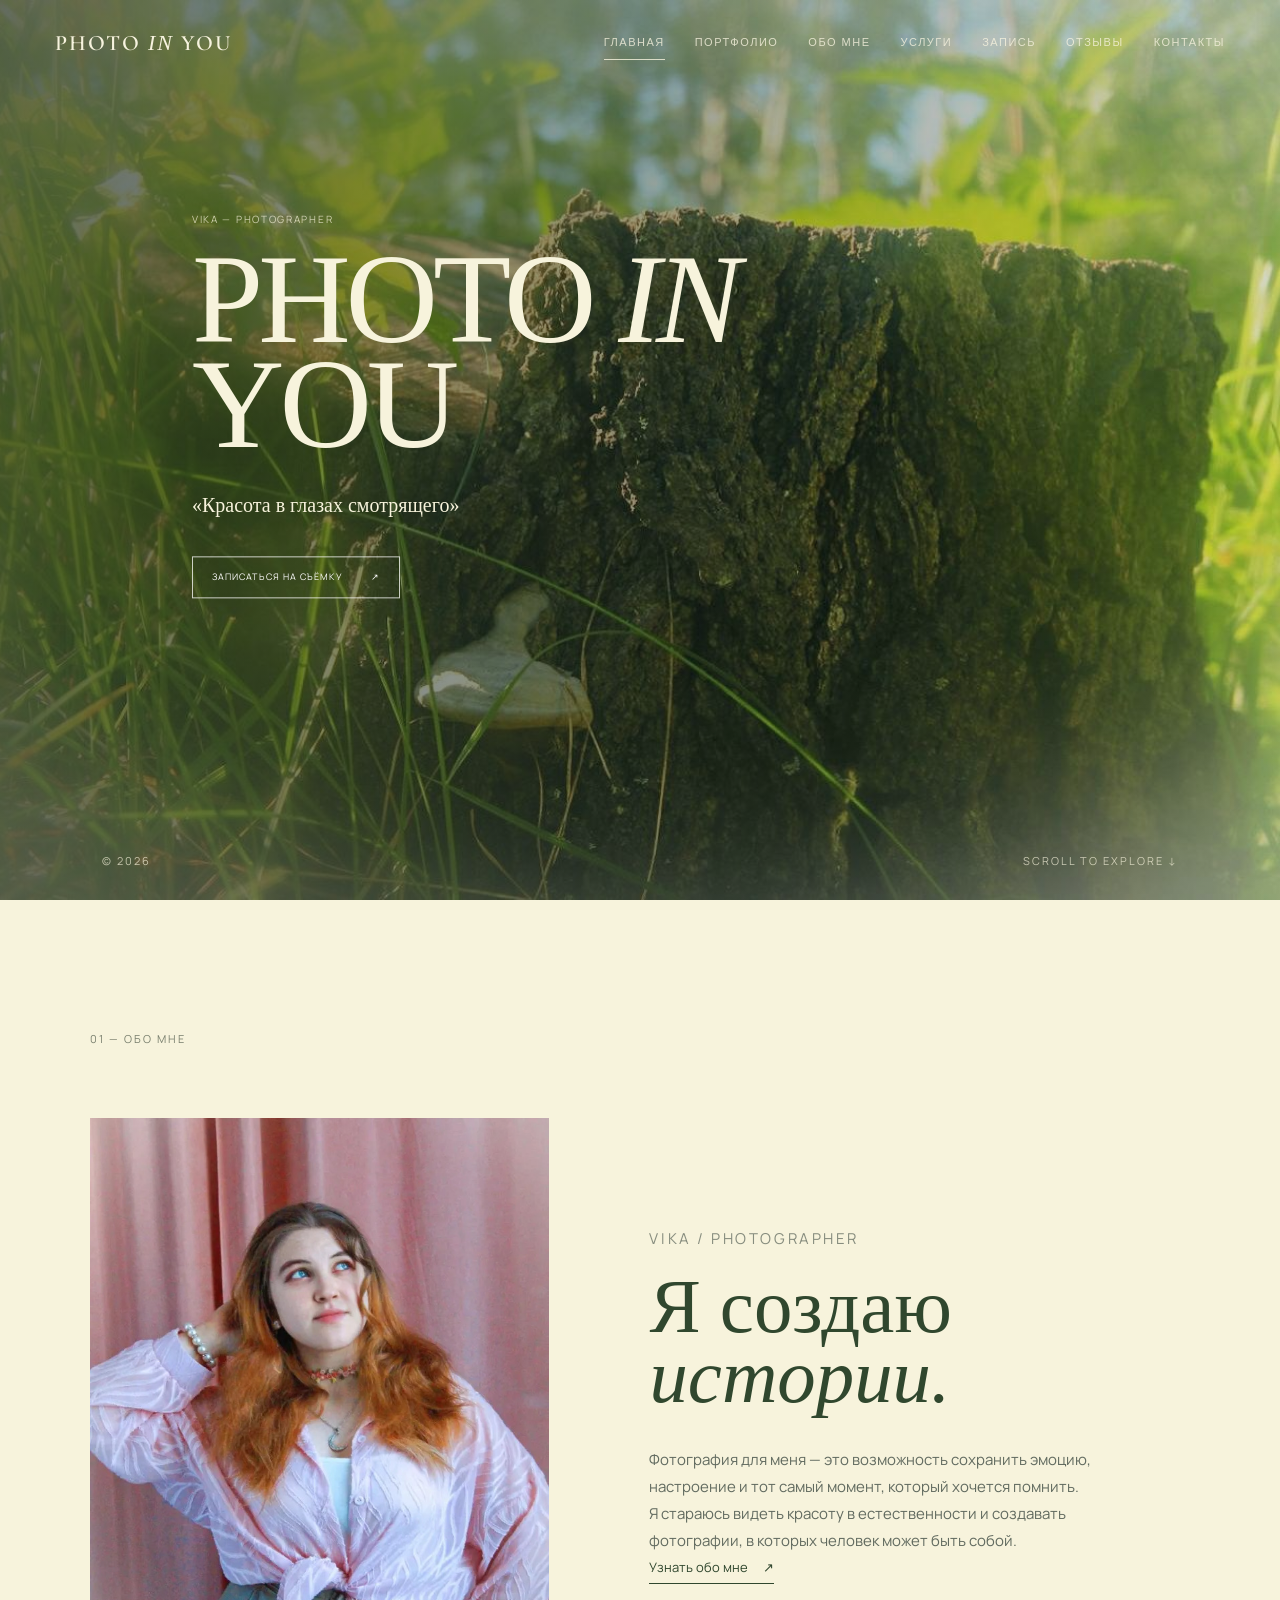
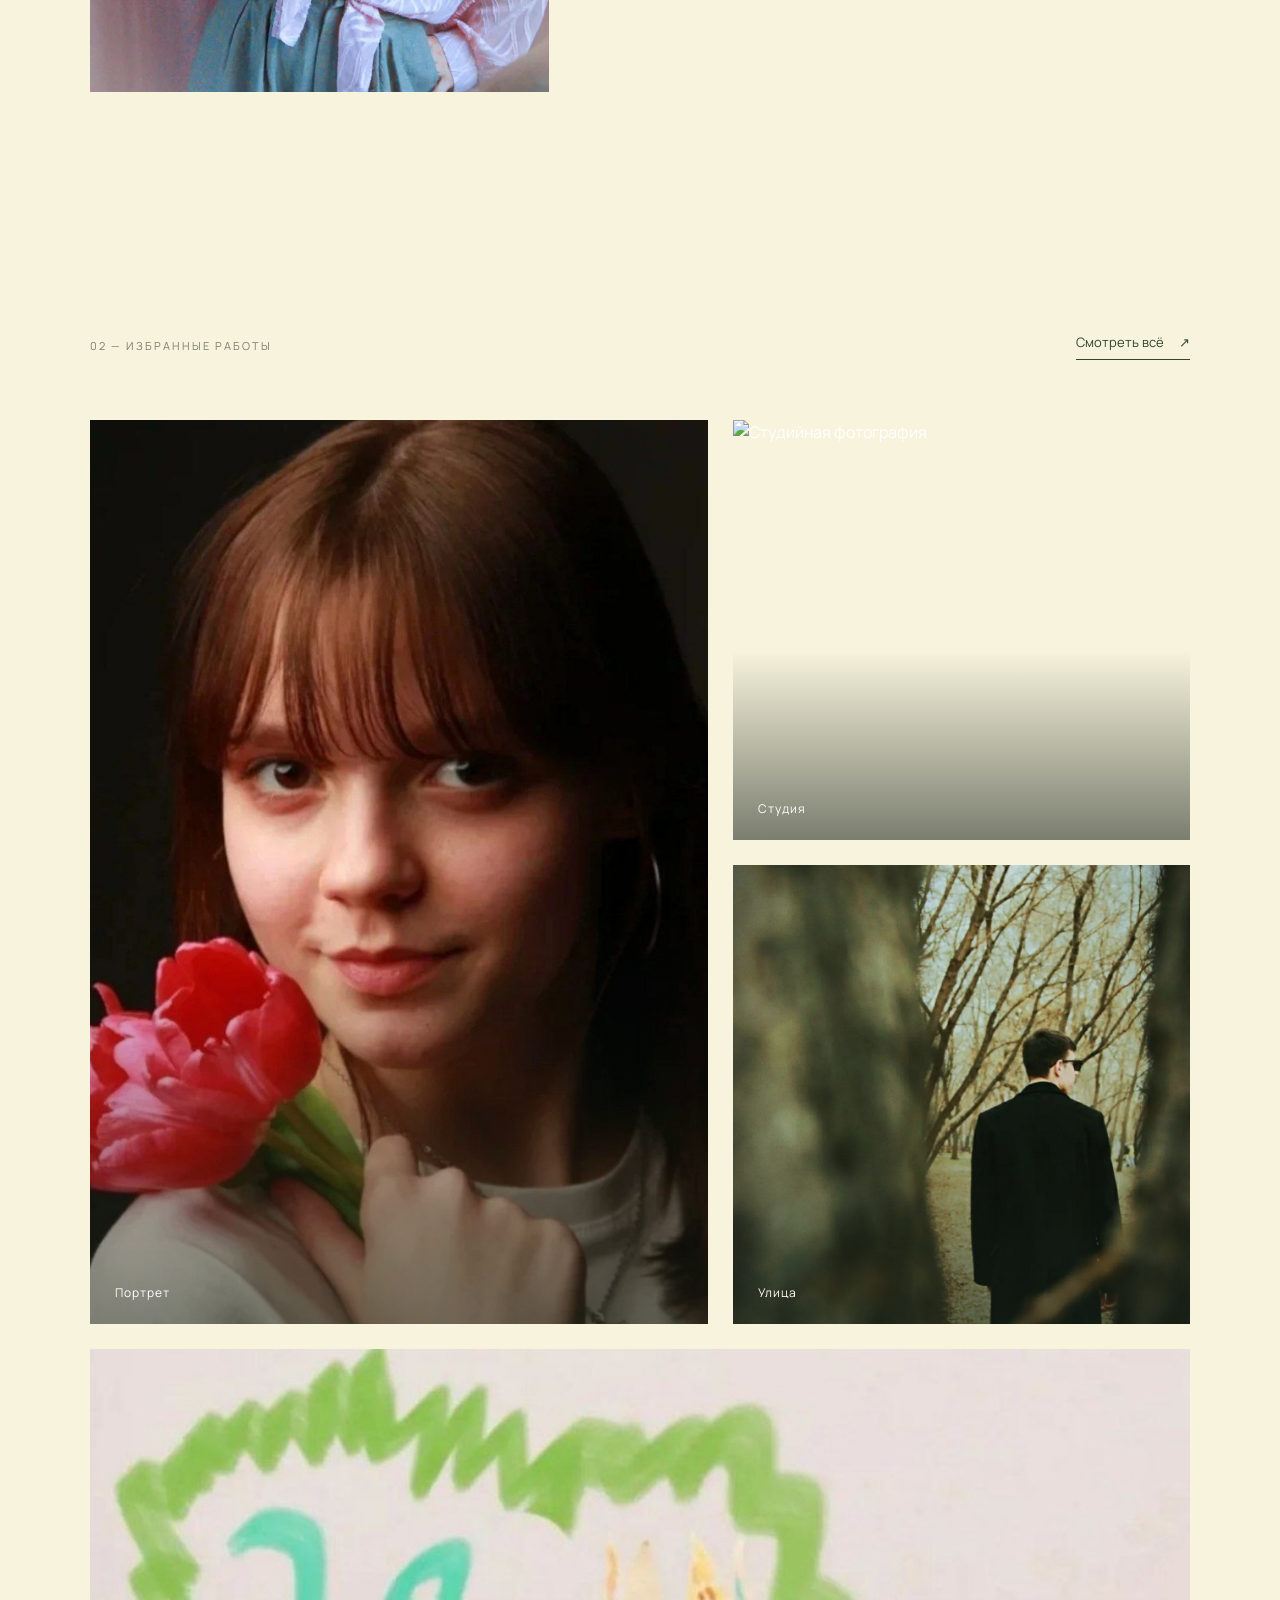
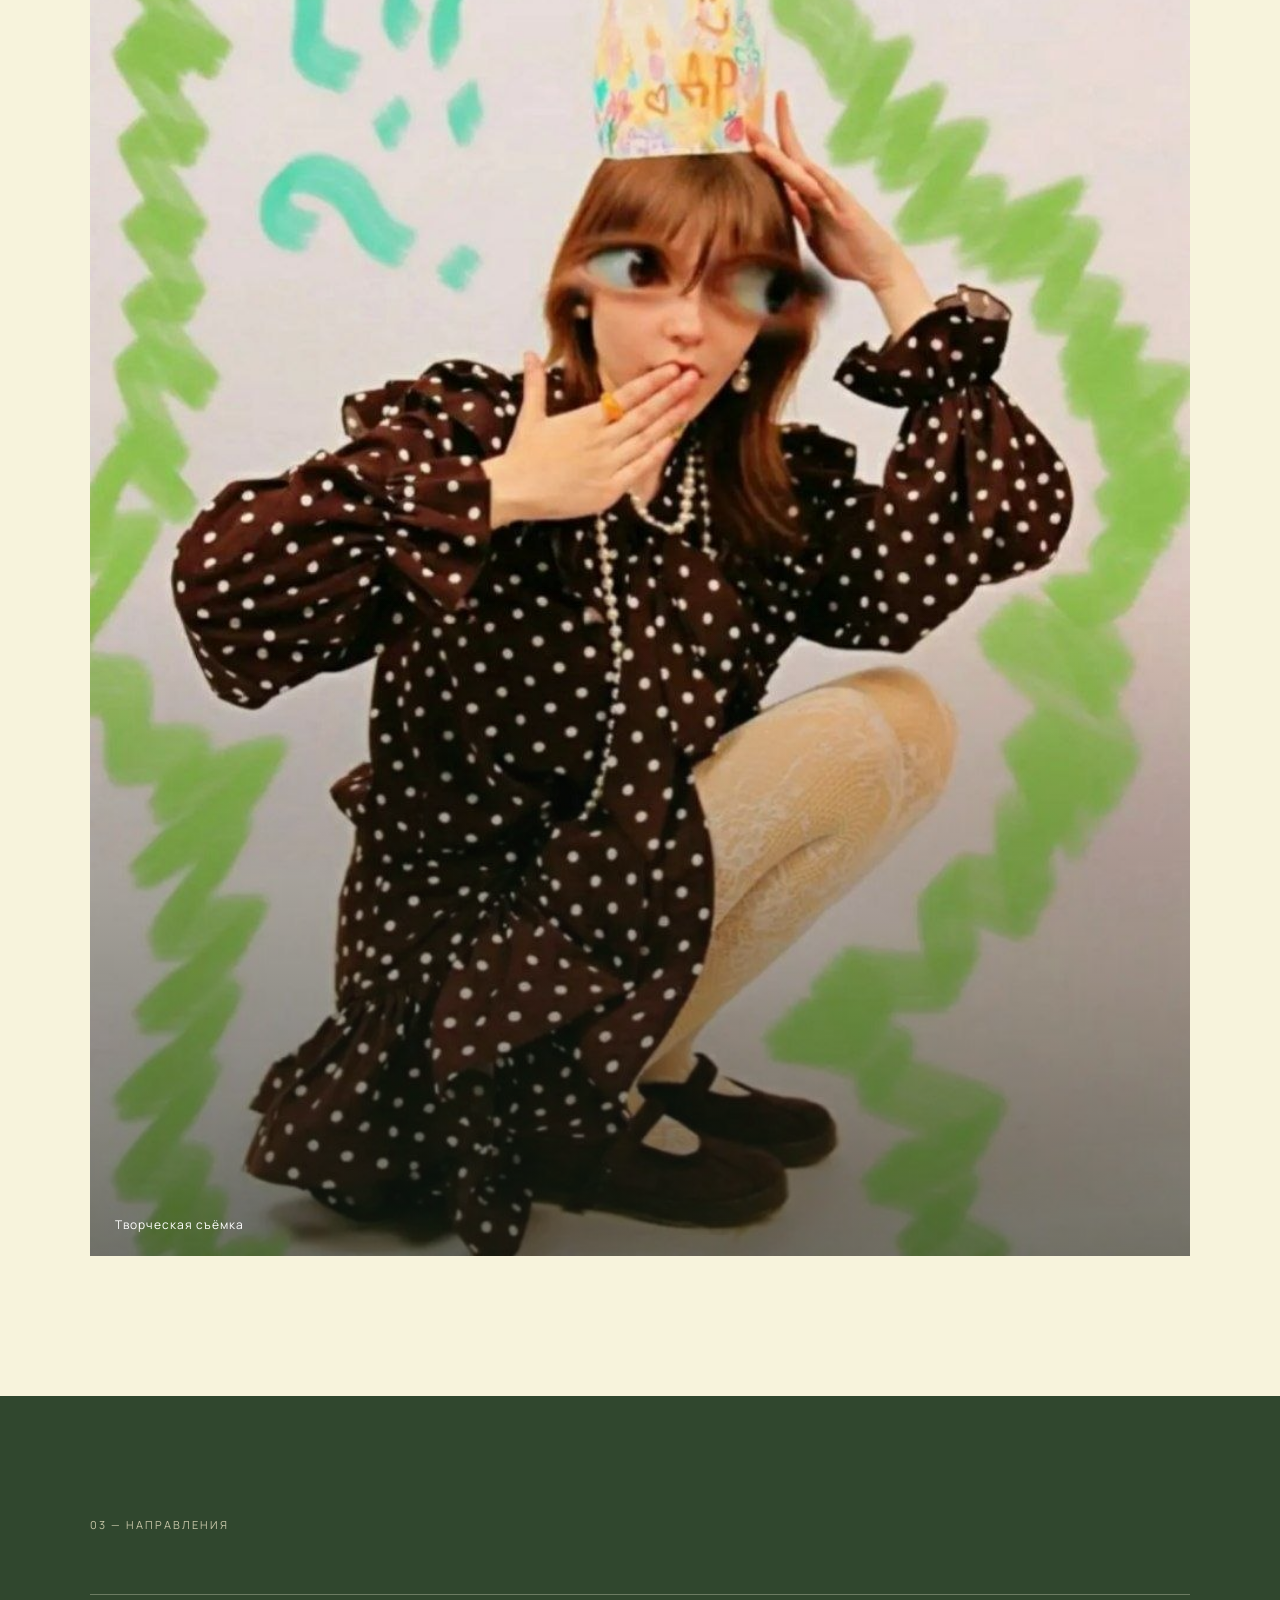
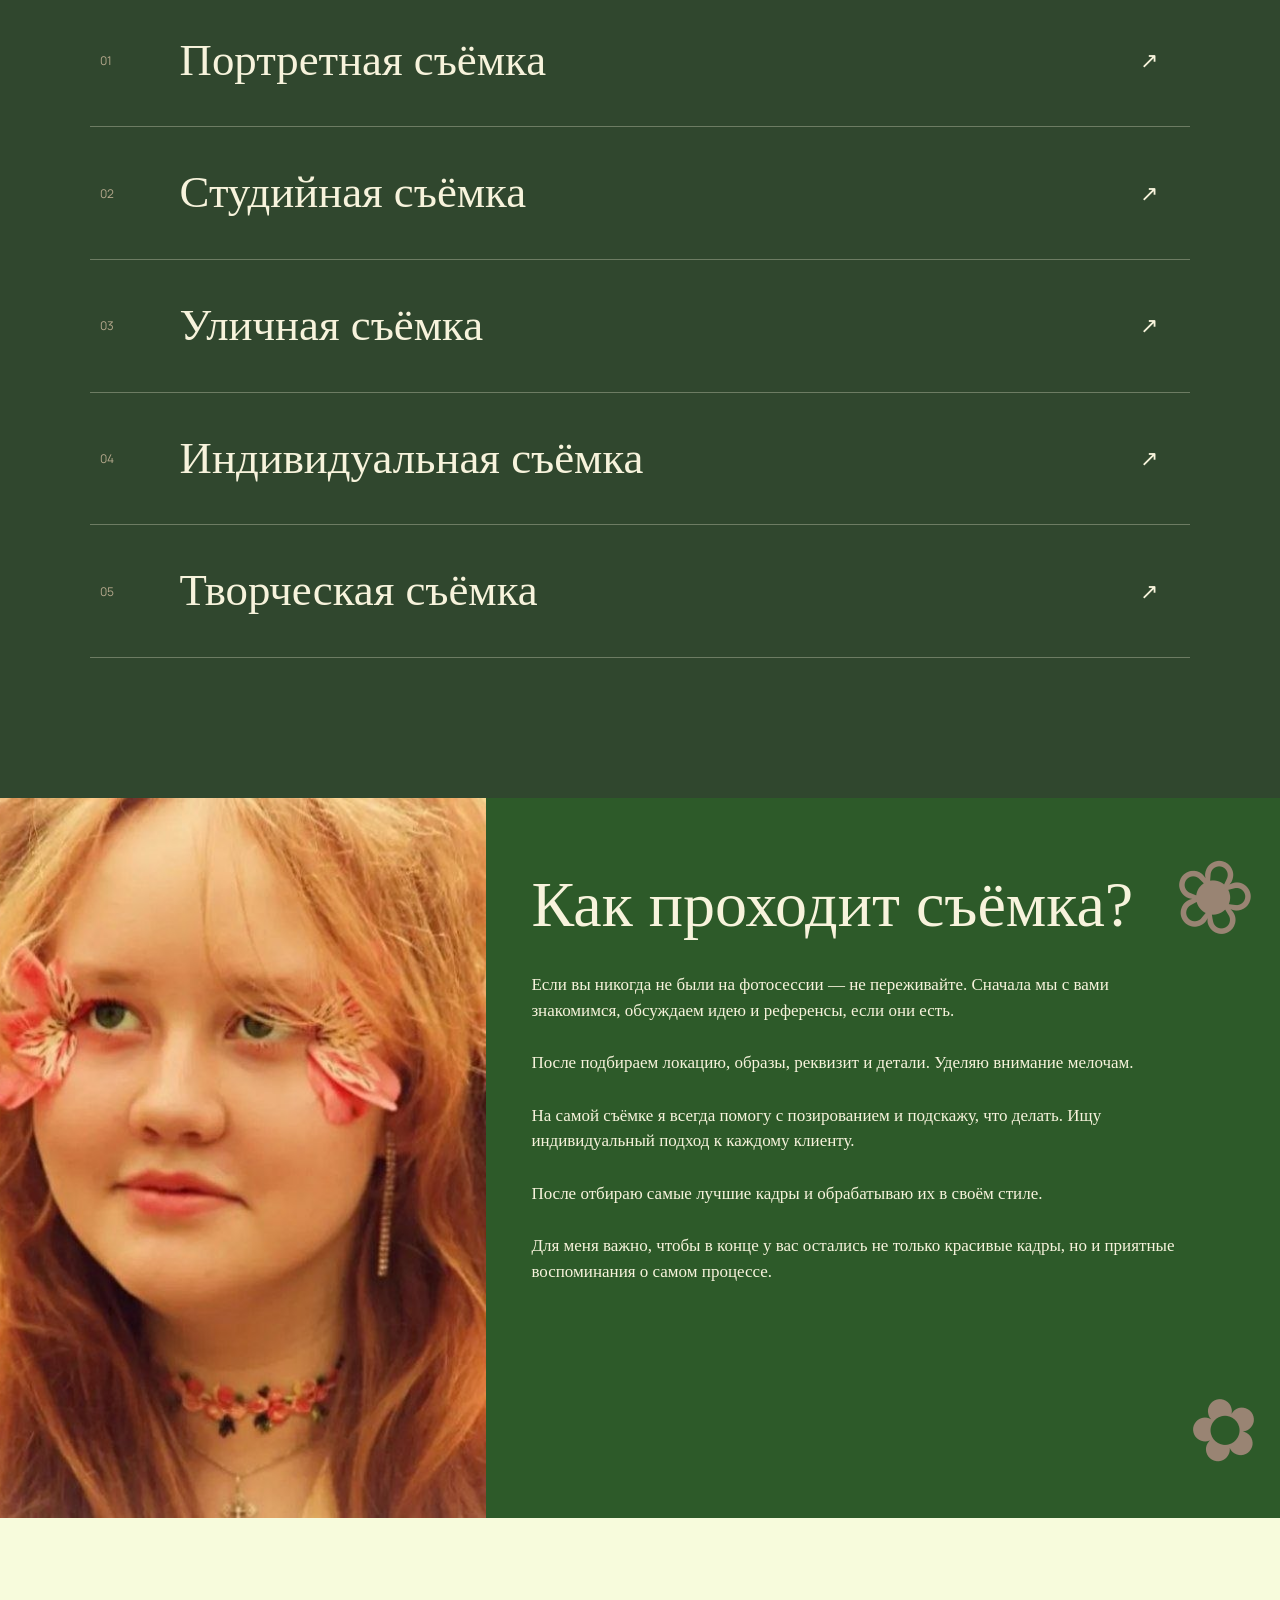
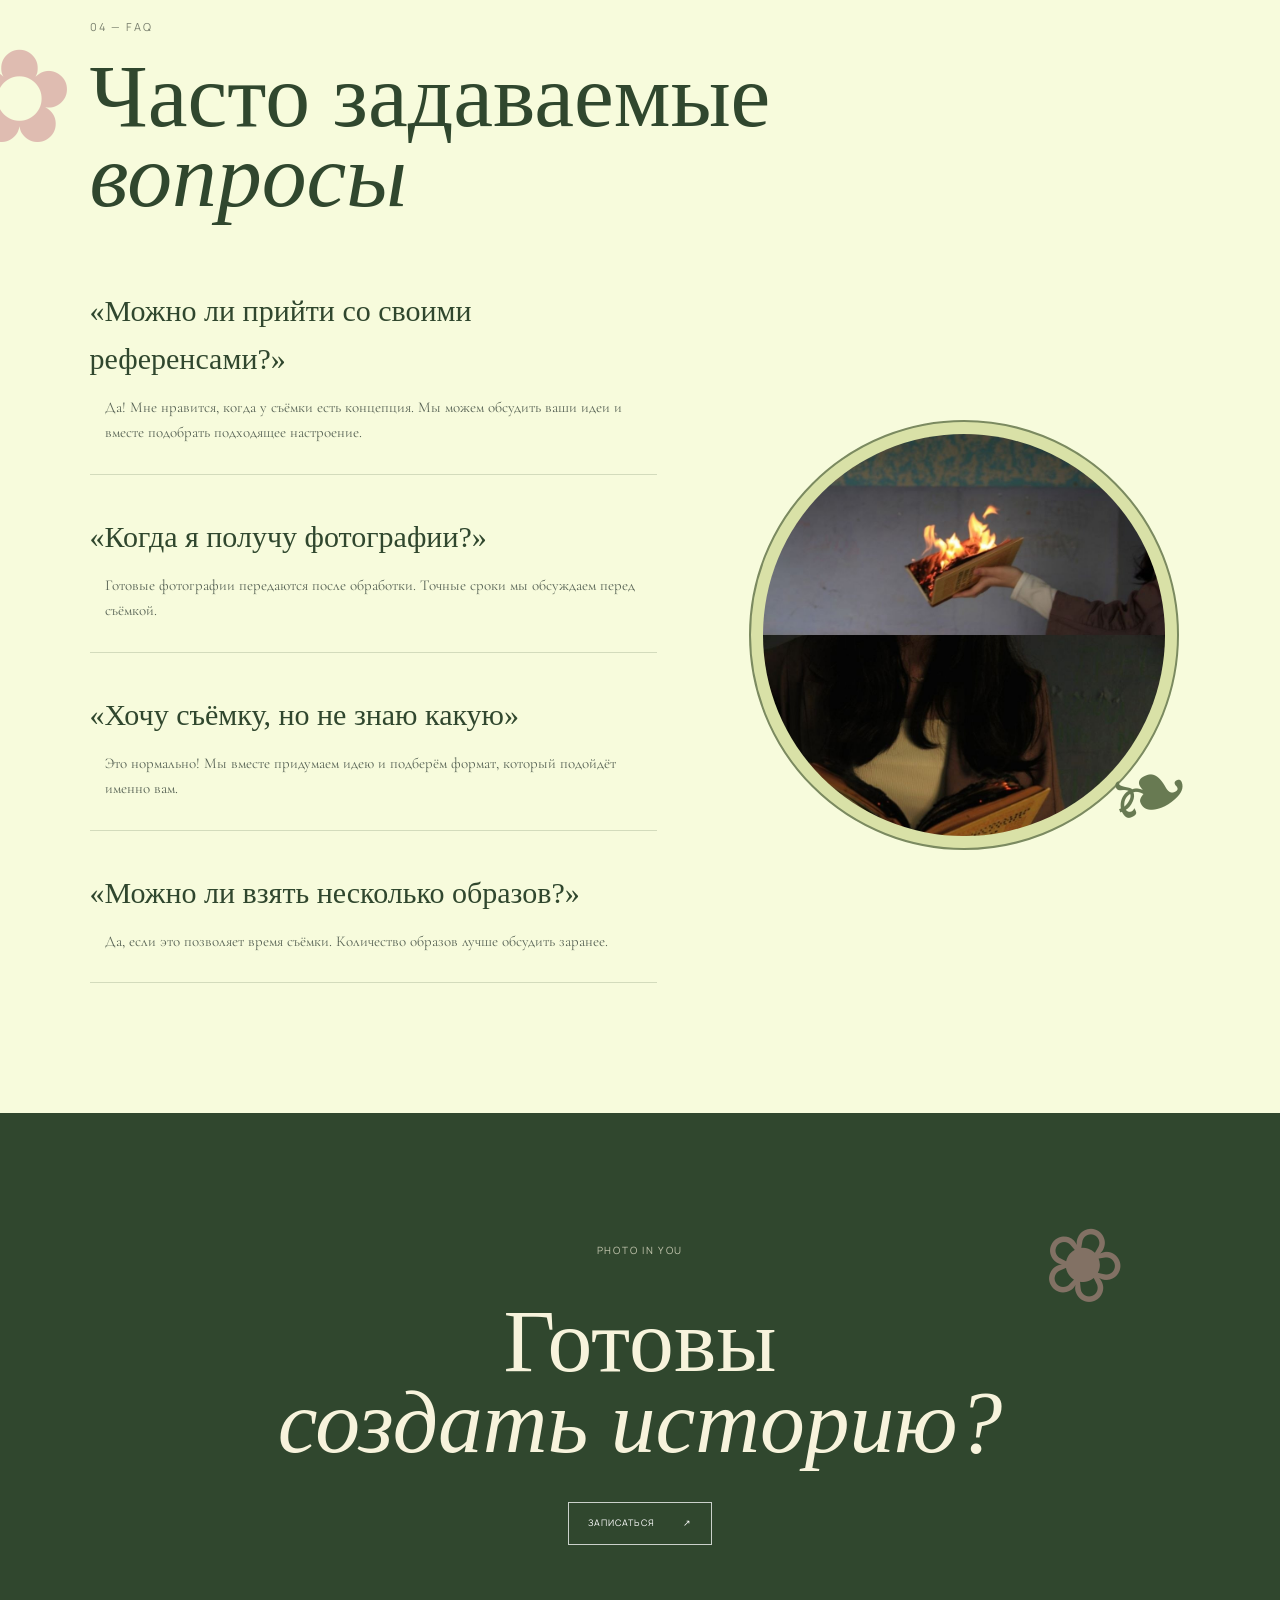
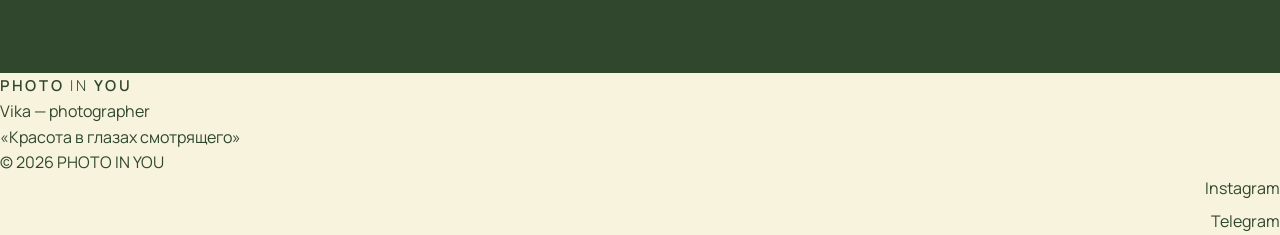
==== commit 92d6a4ee: "Add files via upload" ====
--- a/index.html
+++ b/index.html
@@ -219,7 +219,7 @@
         >
 
             <img
-                src="images/portfolio/01.jpg"
+                src="images/portfolio/01_1.jpg"
                 alt="Портретная фотография"
                 loading="lazy"
             >
@@ -237,7 +237,7 @@
         >
 
             <img
-                src="images/portfolio/02.jpg"
+                src="images/portfolio/02_1.jpg"
                 alt="Студийная фотография"
                 loading="lazy"
             >
@@ -255,7 +255,7 @@
         >
 
             <img
-                src="images/portfolio/03.jpg"
+                src="images/portfolio/03_1.jpg"
                 alt="Уличная фотография"
                 loading="lazy"
             >
@@ -273,7 +273,7 @@
         >
 
             <img
-                src="images/portfolio/04.jpg"
+                src="images/portfolio/04_1.jpg"
                 alt="Творческая фотография"
                 loading="lazy"
             >
--- a/css/style.css
+++ b/css/style.css
@@ -582,3 +582,5477 @@
  .contact-copy>p:not(.small-title){font-size:18px}
  .contact-big-link{font-size:27px}
 }
+
+/* =========================================================
+   PHOTO IN YOU — SERVICES PAGE
+   Decorative editorial style
+   ========================================================= */
+
+.services-page {
+    background: #f4eee3;
+    color: #26382f;
+}
+
+
+/* ================= HERO ================= */
+
+.services-hero {
+    position: relative;
+    min-height: 72vh;
+    padding: 150px 7vw 100px;
+    overflow: hidden;
+    background: #f4eee3;
+}
+
+.services-hero-inner {
+    max-width: 1250px;
+    margin: 0 auto;
+    position: relative;
+    z-index: 2;
+}
+
+.services-title-wrap {
+    max-width: 850px;
+    margin-top: 70px;
+}
+
+.services-title-wrap h1 {
+    margin: 20px 0 35px;
+    font-family: Georgia, "Times New Roman", serif;
+    font-size: clamp(64px, 8vw, 125px);
+    line-height: .88;
+    font-weight: 400;
+    letter-spacing: -4px;
+}
+
+.services-title-wrap h1 i {
+    font-weight: 400;
+    font-style: italic;
+}
+
+.services-lead {
+    max-width: 470px;
+    margin-left: 9%;
+    font-size: 17px;
+    line-height: 1.8;
+    color: #59635c;
+}
+
+.services-decoration {
+    position: absolute;
+    font-family: Georgia, serif;
+    pointer-events: none;
+    user-select: none;
+}
+
+.services-flower-one {
+    right: 8%;
+    top: 15%;
+    font-size: 150px;
+    color: #9b836b;
+    transform: rotate(18deg);
+    opacity: .45;
+}
+
+.services-flower-two {
+    right: 20%;
+    bottom: 7%;
+    font-size: 75px;
+    color: #c6a7a0;
+    transform: rotate(-20deg);
+    opacity: .55;
+}
+
+
+/* ================= SERVICES LIST ================= */
+
+.services-list-section {
+    position: relative;
+    padding: 110px 7vw 140px;
+    background: #26382f;
+    color: #f4eee3;
+}
+
+.services-section-heading {
+    max-width: 1250px;
+    margin: 0 auto 70px;
+    display: flex;
+    justify-content: space-between;
+    align-items: flex-end;
+    gap: 40px;
+}
+
+.services-section-heading .section-number {
+    color: #d7cbbb;
+}
+
+.services-section-heading > p {
+    max-width: 330px;
+    margin: 0;
+    color: #bdc3bc;
+    font-size: 15px;
+    line-height: 1.7;
+}
+
+.services-list {
+    max-width: 1250px;
+    margin: 0 auto;
+    border-top: 1px solid rgba(244, 238, 227, .3);
+}
+
+.service-row {
+    position: relative;
+    min-height: 190px;
+    display: grid;
+    grid-template-columns: 100px minmax(0, 1fr) auto;
+    align-items: center;
+    gap: 50px;
+    padding: 35px 15px;
+    border-bottom: 1px solid rgba(244, 238, 227, .3);
+    transition:
+        background .5s ease,
+        padding .5s ease;
+}
+
+.service-row:hover {
+    background: rgba(244, 238, 227, .055);
+    padding-left: 30px;
+    padding-right: 30px;
+}
+
+.service-row-number {
+    align-self: flex-start;
+    padding-top: 12px;
+    font-family: Georgia, "Times New Roman", serif;
+    font-size: 15px;
+    color: #b9a98f;
+}
+
+.service-row-content {
+    max-width: 700px;
+}
+
+.service-row-content h2 {
+    margin: 0 0 15px;
+    font-family: Georgia, "Times New Roman", serif;
+    font-size: clamp(30px, 3.2vw, 52px);
+    font-weight: 400;
+    line-height: 1;
+}
+
+.service-row-content p {
+    max-width: 570px;
+    margin: 0;
+    color: #c7cdc7;
+    font-size: 15px;
+    line-height: 1.75;
+}
+
+.service-row-link {
+    display: inline-flex;
+    align-items: center;
+    gap: 18px;
+    color: #f4eee3;
+    text-decoration: none;
+    white-space: nowrap;
+    font-size: 14px;
+    border-bottom: 1px solid rgba(244, 238, 227, .5);
+    padding-bottom: 7px;
+    transition: gap .35s ease, border-color .35s ease;
+}
+
+.service-row-link b {
+    font-size: 18px;
+    font-weight: 400;
+}
+
+.service-row-link:hover {
+    gap: 25px;
+    border-color: #f4eee3;
+}
+
+
+/* ================= PROCESS ================= */
+
+.services-process {
+    position: relative;
+    padding: 130px 7vw;
+    overflow: hidden;
+    background: #e7ded0;
+}
+
+.services-flower-three {
+    right: 6%;
+    top: 9%;
+    font-size: 130px;
+    color: #b78e8a;
+    opacity: .28;
+    transform: rotate(25deg);
+}
+
+.process-layout {
+    max-width: 1250px;
+    margin: 75px auto 0;
+    display: grid;
+    grid-template-columns: .9fr 1.1fr;
+    gap: 100px;
+}
+
+.process-title h2 {
+    margin: 20px 0 30px;
+    font-family: Georgia, "Times New Roman", serif;
+    font-size: clamp(48px, 5vw, 78px);
+    font-weight: 400;
+    line-height: .95;
+    letter-spacing: -2px;
+}
+
+.process-title h2 i {
+    font-style: italic;
+}
+
+.process-title > p:last-child {
+    max-width: 390px;
+    color: #697169;
+    font-size: 15px;
+    line-height: 1.8;
+}
+
+.process-list {
+    border-top: 1px solid rgba(38, 56, 47, .3);
+}
+
+.process-item {
+    display: grid;
+    grid-template-columns: 65px 1fr;
+    gap: 25px;
+    padding: 30px 0;
+    border-bottom: 1px solid rgba(38, 56, 47, .3);
+}
+
+.process-item > span {
+    font-family: Georgia, "Times New Roman", serif;
+    font-size: 14px;
+    color: #8a7762;
+}
+
+.process-item h3 {
+    margin: 0 0 10px;
+    font-family: Georgia, "Times New Roman", serif;
+    font-size: 27px;
+    font-weight: 400;
+}
+
+.process-item p {
+    max-width: 480px;
+    margin: 0;
+    color: #697169;
+    font-size: 14px;
+    line-height: 1.75;
+}
+
+
+/* ================= CTA ================= */
+
+.services-cta {
+    position: relative;
+    min-height: 570px;
+    padding: 100px 7vw;
+    display: flex;
+    flex-direction: column;
+    justify-content: center;
+    align-items: center;
+    text-align: center;
+    overflow: hidden;
+    background: #26382f;
+    color: #f4eee3;
+}
+
+.services-cta::before,
+.services-cta::after {
+    content: "";
+    position: absolute;
+    width: 280px;
+    height: 280px;
+    border: 1px solid rgba(244, 238, 227, .18);
+    border-radius: 50%;
+}
+
+.services-cta::before {
+    left: -130px;
+    top: -80px;
+}
+
+.services-cta::after {
+    right: -130px;
+    bottom: -100px;
+}
+
+.services-cta .small-title {
+    color: #c7bca9;
+}
+
+.services-cta h2 {
+    position: relative;
+    z-index: 2;
+    margin: 25px 0 40px;
+    font-family: Georgia, "Times New Roman", serif;
+    font-size: clamp(52px, 7vw, 100px);
+    font-weight: 400;
+    line-height: .9;
+    letter-spacing: -3px;
+}
+
+.services-cta h2 i {
+    font-style: italic;
+}
+
+.services-cta-decoration {
+    position: absolute;
+    right: 12%;
+    top: 15%;
+    font-family: Georgia, serif;
+    font-size: 100px;
+    color: #b78e8a;
+    opacity: .4;
+    transform: rotate(15deg);
+}
+
+.services-cta .button {
+    position: relative;
+    z-index: 3;
+}
+
+
+/* ================= MOBILE ================= */
+
+@media (max-width: 800px) {
+
+    .services-hero {
+        min-height: auto;
+        padding: 120px 25px 90px;
+    }
+
+    .services-title-wrap {
+        margin-top: 50px;
+    }
+
+    .services-title-wrap h1 {
+        font-size: clamp(52px, 16vw, 82px);
+        letter-spacing: -2px;
+    }
+
+    .services-lead {
+        margin-left: 0;
+        font-size: 15px;
+    }
+
+    .services-flower-one {
+        right: -20px;
+        top: 12%;
+        font-size: 100px;
+    }
+
+    .services-flower-two {
+        right: 10%;
+        bottom: 3%;
+        font-size: 55px;
+    }
+
+
+    .services-list-section {
+        padding: 80px 25px 100px;
+    }
+
+    .services-section-heading {
+        display: block;
+        margin-bottom: 45px;
+    }
+
+    .services-section-heading > p {
+        margin-top: 20px;
+    }
+
+    .service-row {
+        min-height: 0;
+        grid-template-columns: 42px 1fr;
+        gap: 15px;
+        padding: 30px 0;
+    }
+
+    .service-row:hover {
+        padding-left: 0;
+        padding-right: 0;
+    }
+
+    .service-row-number {
+        padding-top: 7px;
+    }
+
+    .service-row-content h2 {
+        font-size: 30px;
+        line-height: 1.05;
+    }
+
+    .service-row-content p {
+        font-size: 14px;
+        line-height: 1.7;
+    }
+
+    .service-row-link {
+        grid-column: 2;
+        justify-self: start;
+        margin-top: 10px;
+    }
+
+
+    .services-process {
+        padding: 90px 25px;
+    }
+
+    .process-layout {
+        display: block;
+        margin-top: 55px;
+    }
+
+    .process-title {
+        margin-bottom: 60px;
+    }
+
+    .process-title h2 {
+        font-size: 53px;
+    }
+
+    .process-item {
+        grid-template-columns: 40px 1fr;
+        gap: 15px;
+    }
+
+    .process-item h3 {
+        font-size: 24px;
+    }
+
+
+    .services-cta {
+        min-height: 480px;
+        padding: 80px 25px;
+    }
+
+    .services-cta h2 {
+        font-size: 54px;
+        letter-spacing: -2px;
+    }
+
+    .services-cta-decoration {
+        right: 5%;
+        top: 8%;
+        font-size: 70px;
+    }
+
+}
+
+
+/* ================= SMALL PHONES ================= */
+
+@media (max-width: 420px) {
+
+    .services-hero {
+        padding-left: 20px;
+        padding-right: 20px;
+    }
+
+    .services-list-section,
+    .services-process {
+        padding-left: 20px;
+        padding-right: 20px;
+    }
+
+    .services-title-wrap h1 {
+        font-size: 49px;
+    }
+
+    .service-row-content h2 {
+        font-size: 27px;
+    }
+
+    .process-title h2 {
+        font-size: 45px;
+    }
+
+    .services-cta h2 {
+        font-size: 46px;
+    }
+
+}
+
+/* =========================================================
+   PHOTO IN YOU — HOME PAGE REDESIGN
+   ========================================================= */
+
+.home-page {
+    background: #f7f3dc;
+    color: #30472e;
+}
+
+
+/* =========================================================
+   HERO
+   ========================================================= */
+
+.home-hero {
+    position: relative;
+    height: 100vh;
+    min-height: 650px;
+    overflow: hidden;
+    color: #f7f3dc;
+}
+
+.home-hero .hero-image {
+    position: absolute;
+    inset: 0;
+    overflow: hidden;
+}
+
+.home-hero .hero-image img {
+    width: 100%;
+    height: 100%;
+    object-fit: cover;
+}
+
+.home-hero .hero-overlay {
+    position: absolute;
+    inset: 0;
+    background:
+        linear-gradient(
+            90deg,
+            rgba(25, 38, 29, .68),
+            rgba(25, 38, 29, .18)
+        );
+}
+
+.home-hero .hero-content {
+    position: absolute;
+    left: 8%;
+    top: 50%;
+    transform: translateY(-50%);
+    max-width: 850px;
+    z-index: 2;
+}
+
+.home-hero .hero-content h1 {
+    margin: 20px 0;
+    font-family: Georgia, "Times New Roman", serif;
+    font-size: clamp(65px, 10vw, 150px);
+    line-height: .82;
+    font-weight: 400;
+    letter-spacing: -5px;
+}
+
+.home-hero .hero-content h1 i {
+    font-style: italic;
+}
+
+.home-hero .hero-subtitle {
+    font-family: Georgia, serif;
+    font-size: 20px;
+    margin-bottom: 35px;
+}
+
+.home-hero .hero-bottom {
+    position: absolute;
+    left: 8%;
+    right: 8%;
+    bottom: 30px;
+    display: flex;
+    justify-content: space-between;
+    z-index: 3;
+    font-size: 11px;
+    letter-spacing: 2px;
+}
+
+
+/* =========================================================
+   GENERAL
+   ========================================================= */
+
+.home-section-number {
+    font-size: 11px;
+    letter-spacing: 2px;
+    text-transform: uppercase;
+    color: #7a806f;
+}
+
+.home-text-link {
+    display: inline-flex;
+    gap: 15px;
+    align-items: center;
+    color: inherit;
+    text-decoration: none;
+    border-bottom: 1px solid currentColor;
+    padding-bottom: 6px;
+    font-size: 13px;
+}
+
+.home-text-link span {
+    transition: transform .3s ease;
+}
+
+.home-text-link:hover span {
+    transform: translate(4px, -4px);
+}
+
+
+/* =========================================================
+   ABOUT
+   ========================================================= */
+
+.home-about {
+    position: relative;
+    padding: 130px 7vw;
+    background: #f7f3dc;
+}
+
+.home-about-grid {
+    max-width: 1250px;
+    margin: 70px auto 0;
+    display: grid;
+    grid-template-columns: .85fr 1fr;
+    gap: 100px;
+    align-items: center;
+}
+
+.home-about-photo {
+    width: 100%;
+    max-width: 470px;
+}
+
+.home-about-photo img {
+    display: block;
+    width: 100%;
+    aspect-ratio: 4 / 5;
+    object-fit: cover;
+}
+
+.home-about-content {
+    max-width: 570px;
+}
+
+.home-about-content h2 {
+    margin: 20px 0 35px;
+    font-family: Georgia, "Times New Roman", serif;
+    font-size: clamp(55px, 6vw, 90px);
+    line-height: .9;
+    font-weight: 400;
+}
+
+.home-about-content h2 i {
+    font-style: italic;
+}
+
+.home-about-content > p {
+    max-width: 500px;
+    color: #626b60;
+    font-size: 15px;
+    line-height: 1.8;
+}
+
+
+/* =========================================================
+   PORTFOLIO
+   ========================================================= */
+
+.home-portfolio {
+    padding: 110px 7vw 140px;
+    background: #f7f3dc;
+}
+
+.home-section-header {
+    max-width: 1250px;
+    margin: 0 auto 60px;
+    display: flex;
+    justify-content: space-between;
+    align-items: center;
+}
+
+.home-photo-grid {
+    max-width: 1250px;
+    margin: auto;
+    display: grid;
+    grid-template-columns: 1.15fr .85fr;
+    gap: 25px;
+}
+
+.home-photo-card {
+    position: relative;
+    display: block;
+    overflow: hidden;
+    min-height: 420px;
+    text-decoration: none;
+    color: #fff;
+}
+
+.home-photo-large {
+    grid-row: span 2;
+    min-height: 700px;
+}
+
+.home-photo-wide {
+    grid-column: 1 / -1;
+    min-height: 430px;
+}
+
+.home-photo-card img {
+    width: 100%;
+    height: 100%;
+    object-fit: cover;
+    display: block;
+    transition: transform .8s ease;
+}
+
+.home-photo-card:hover img {
+    transform: scale(1.035);
+}
+
+.home-photo-card::after {
+    content: "";
+    position: absolute;
+    inset: 0;
+    background: linear-gradient(
+        to top,
+        rgba(20, 30, 22, .55),
+        transparent 45%
+    );
+}
+
+.home-photo-card span {
+    position: absolute;
+    left: 25px;
+    bottom: 22px;
+    z-index: 2;
+    font-size: 12px;
+    letter-spacing: 1px;
+}
+
+
+/* =========================================================
+   DIRECTIONS
+   ========================================================= */
+
+.home-directions {
+    padding: 120px 7vw 140px;
+    background: #30472e;
+    color: #f7f3dc;
+}
+
+.home-directions .home-section-number {
+    color: #c7c6a8;
+}
+
+.home-direction-list {
+    max-width: 1250px;
+    margin: 60px auto 0;
+    border-top: 1px solid rgba(247, 243, 220, .3);
+}
+
+.home-direction-item {
+    display: grid;
+    grid-template-columns: 80px 1fr 40px;
+    align-items: center;
+    padding: 30px 10px;
+    border-bottom: 1px solid rgba(247, 243, 220, .3);
+    text-decoration: none;
+    color: inherit;
+    transition: padding .4s ease, background .4s ease;
+}
+
+.home-direction-item:hover {
+    padding-left: 25px;
+    background: rgba(255,255,255,.04);
+}
+
+.home-direction-item span {
+    color: #b6a98d;
+    font-size: 12px;
+}
+
+.home-direction-item strong {
+    font-family: Georgia, serif;
+    font-size: clamp(28px, 3.5vw, 48px);
+    font-weight: 400;
+}
+
+.home-direction-item i {
+    font-size: 22px;
+    font-style: normal;
+}
+
+
+/* =========================================================
+   HOW SHOOTING WORKS
+   ========================================================= */
+
+.shooting-process {
+    display: grid;
+    grid-template-columns: 38% 62%;
+    min-height: 720px;
+    background: #2d5a29;
+    color: #f7f3dc;
+}
+
+.shooting-photo {
+    min-height: 650px;
+}
+
+.shooting-photo img {
+    width: 100%;
+    height: 100%;
+    display: block;
+    object-fit: cover;
+}
+
+.shooting-info {
+    position: relative;
+    padding: 75px 7vw 80px 45px;
+    overflow: hidden;
+}
+
+.shooting-script {
+    margin: 0 0 35px;
+    font-family: "Brush Script MT", "Segoe Script", cursive;
+    font-size: clamp(48px, 5vw, 76px);
+    line-height: 1;
+    font-weight: 400;
+}
+
+.shooting-text {
+    max-width: 650px;
+    font-family: Georgia, "Times New Roman", serif;
+    font-size: 17px;
+    line-height: 1.5;
+}
+
+.shooting-text p {
+    margin: 0 0 27px;
+}
+
+.shooting-flower {
+    position: absolute;
+    font-family: Georgia, serif;
+    color: #d39b9b;
+    opacity: .65;
+    pointer-events: none;
+}
+
+.flower-top {
+    right: 25px;
+    top: 20px;
+    font-size: 100px;
+    transform: rotate(15deg);
+}
+
+.flower-bottom {
+    right: 20px;
+    bottom: 20px;
+    font-size: 85px;
+    transform: rotate(-15deg);
+}
+
+
+/* =========================================================
+   FAQ
+   ========================================================= */
+
+.home-faq {
+    position: relative;
+    overflow: hidden;
+    padding: 100px 7vw 130px;
+    background: #f7fbdc;
+    color: #30472e;
+}
+
+.faq-header {
+    max-width: 1250px;
+    margin: auto;
+}
+
+.faq-header h2 {
+    margin: 20px 0 70px;
+    font-family: Georgia, "Times New Roman", serif;
+    font-size: clamp(55px, 7vw, 100px);
+    font-weight: 400;
+    line-height: .9;
+}
+
+.faq-header h2 i {
+    font-style: italic;
+}
+
+.faq-layout {
+    max-width: 1250px;
+    margin: auto;
+    display: grid;
+    grid-template-columns: 1fr .8fr;
+    gap: 80px;
+    align-items: center;
+}
+
+.faq-list {
+    position: relative;
+    z-index: 2;
+}
+
+.faq-item {
+    margin-bottom: 38px;
+}
+
+.faq-item h3 {
+    margin: 0 0 12px;
+    font-family: "Brush Script MT", "Segoe Script", cursive;
+    font-size: 30px;
+    font-weight: 400;
+}
+
+.faq-item p {
+    max-width: 550px;
+    margin: 0;
+    padding-left: 15px;
+    font-size: 15px;
+    line-height: 1.7;
+    color: #596456;
+}
+
+.faq-photo {
+    position: relative;
+    display: flex;
+    justify-content: center;
+    align-items: center;
+}
+
+.faq-photo-circle {
+    width: min(430px, 100%);
+    aspect-ratio: 1;
+    padding: 12px;
+    border: 2px solid #7b8a60;
+    border-radius: 50%;
+    background: #d9e1a7;
+}
+
+.faq-photo-circle img {
+    width: 100%;
+    height: 100%;
+    display: block;
+    object-fit: cover;
+    border-radius: 50%;
+}
+
+.faq-leaf {
+    position: absolute;
+    right: 0;
+    bottom: -20px;
+    font-size: 100px;
+    color: #687a52;
+    transform: rotate(-20deg);
+}
+
+.faq-decoration {
+    position: absolute;
+    pointer-events: none;
+}
+
+.faq-flower {
+    left: -35px;
+    top: 70px;
+    font-size: 130px;
+    color: #d39b9b;
+    opacity: .65;
+}
+
+
+/* =========================================================
+   CTA
+   ========================================================= */
+
+.home-cta {
+    position: relative;
+    min-height: 560px;
+    padding: 100px 7vw;
+    display: flex;
+    flex-direction: column;
+    justify-content: center;
+    align-items: center;
+    text-align: center;
+    overflow: hidden;
+    background: #30472e;
+    color: #f7f3dc;
+}
+
+.home-cta h2 {
+    margin: 25px 0 40px;
+    font-family: Georgia, serif;
+    font-size: clamp(55px, 7vw, 100px);
+    font-weight: 400;
+    line-height: .9;
+}
+
+.home-cta h2 i {
+    font-style: italic;
+}
+
+.home-cta-flower {
+    position: absolute;
+    right: 12%;
+    top: 12%;
+    font-size: 100px;
+    color: #d39b9b;
+    opacity: .5;
+    transform: rotate(20deg);
+}
+
+
+/* =========================================================
+   MOBILE
+   ========================================================= */
+
+@media (max-width: 800px) {
+
+    .home-hero {
+        min-height: 700px;
+    }
+
+    .home-hero .hero-content {
+        left: 25px;
+        right: 25px;
+    }
+
+    .home-hero .hero-content h1 {
+        font-size: 68px;
+        letter-spacing: -3px;
+    }
+
+    .home-hero .hero-bottom {
+        left: 25px;
+        right: 25px;
+    }
+
+
+    .home-about {
+        padding: 80px 25px;
+    }
+
+    .home-about-grid {
+        display: flex;
+        flex-direction: column;
+        gap: 45px;
+        margin-top: 45px;
+        align-items: stretch;
+    }
+
+    .home-about-photo {
+        max-width: 100%;
+    }
+
+
+    .home-portfolio {
+        padding: 80px 25px;
+    }
+
+    .home-section-header {
+        margin-bottom: 40px;
+    }
+
+    .home-photo-grid {
+        display: grid;
+        grid-template-columns: 1fr 1fr;
+        gap: 10px;
+    }
+
+    .home-photo-card,
+    .home-photo-large,
+    .home-photo-wide {
+        min-height: 280px;
+    }
+
+    .home-photo-large {
+        grid-column: 1 / -1;
+        grid-row: auto;
+        min-height: 450px;
+    }
+
+    .home-photo-wide {
+        grid-column: 1 / -1;
+    }
+
+
+    .home-directions {
+        padding: 80px 25px;
+    }
+
+    .home-direction-item {
+        grid-template-columns: 45px 1fr 25px;
+        padding: 25px 0;
+    }
+
+    .home-direction-item:hover {
+        padding-left: 0;
+    }
+
+    .home-direction-item strong {
+        font-size: 26px;
+    }
+
+
+    /* Съёмка */
+
+    .shooting-process {
+        display: flex;
+        flex-direction: column;
+    }
+
+    .shooting-photo {
+        min-height: 420px;
+        height: 55vh;
+    }
+
+    .shooting-info {
+        padding: 65px 25px 80px;
+    }
+
+    .shooting-script {
+        font-size: 50px;
+    }
+
+    .shooting-text {
+        font-size: 16px;
+    }
+
+
+    /* FAQ */
+
+    .home-faq {
+        padding: 80px 25px 100px;
+    }
+
+    .faq-header h2 {
+        font-size: 52px;
+        margin-bottom: 55px;
+    }
+
+    .faq-layout {
+        display: flex;
+        flex-direction: column;
+        gap: 50px;
+    }
+
+    .faq-photo {
+        width: 75%;
+        margin: auto;
+    }
+
+    .faq-flower {
+        left: -45px;
+        font-size: 90px;
+    }
+
+
+    /* CTA */
+
+    .home-cta {
+        min-height: 480px;
+        padding: 80px 25px;
+    }
+
+    .home-cta h2 {
+        font-size: 55px;
+    }
+
+    .home-cta-flower {
+        right: 3%;
+        top: 5%;
+        font-size: 70px;
+    }
+
+}
+
+
+/* =========================================================
+   SMALL PHONES
+   ========================================================= */
+
+@media (max-width: 430px) {
+
+    .home-hero .hero-content h1 {
+        font-size: 57px;
+    }
+
+    .home-hero .hero-subtitle {
+        font-size: 17px;
+    }
+
+    .home-section-header {
+        display: block;
+    }
+
+    .home-section-header .home-text-link {
+        margin-top: 20px;
+    }
+
+    .home-photo-grid {
+        grid-template-columns: 1fr;
+    }
+
+    .home-photo-card,
+    .home-photo-large,
+    .home-photo-wide {
+        grid-column: auto;
+        min-height: 390px;
+    }
+
+    .home-direction-item strong {
+        font-size: 22px;
+    }
+
+    .shooting-script {
+        font-size: 43px;
+    }
+
+    .faq-header h2 {
+        font-size: 44px;
+    }
+
+    .faq-item h3 {
+        font-size: 27px;
+    }
+
+    .faq-photo {
+        width: 90%;
+    }
+
+}
+
+
+/* =========================================================
+   PHOTO IN YOU — ABOUT PAGE
+   Декоративный стиль
+   ========================================================= */
+
+.about-page {
+    margin: 0;
+    padding: 0;
+
+    background:
+        linear-gradient(
+            180deg,
+            #526f9a 0%,
+            #7fa8c5 38%,
+            #eef2c8 72%,
+            #f5f5cf 100%
+        );
+
+    color: #28452c;
+
+    font-family:
+        "Cormorant Garamond",
+        Georgia,
+        serif;
+
+    min-height: 100vh;
+}
+
+
+/* =========================================================
+   HEADER
+   ========================================================= */
+
+.about-header {
+    width: 100%;
+    box-sizing: border-box;
+
+    padding: 22px 5%;
+
+    display: flex;
+    align-items: center;
+    justify-content: space-between;
+
+    background: rgba(250, 249, 220, 0.92);
+
+    border-bottom: 1px solid rgba(35, 75, 38, 0.15);
+
+    position: relative;
+    z-index: 20;
+}
+
+.about-logo {
+    color: #244d28;
+
+    text-decoration: none;
+
+    font-family:
+        "Cormorant Garamond",
+        Georgia,
+        serif;
+
+    font-size: 22px;
+    letter-spacing: 2px;
+}
+
+.about-logo span {
+    font-style: italic;
+}
+
+.about-navigation {
+    display: flex;
+    gap: 25px;
+}
+
+.about-navigation a {
+    color: #315437;
+
+    text-decoration: none;
+
+    font-size: 15px;
+
+    transition:
+        color 0.3s ease,
+        opacity 0.3s ease;
+}
+
+.about-navigation a:hover,
+.about-navigation a.active {
+    color: #122f17;
+}
+
+
+/* =========================================================
+   MAIN CARD
+   ========================================================= */
+
+.about-card {
+    width: min(900px, 92%);
+
+    margin: 35px auto 0;
+
+    position: relative;
+
+    background: #235827;
+
+    color: #f5f3d6;
+
+    border-radius: 0 0 18px 18px;
+
+    overflow: hidden;
+
+    box-shadow:
+        0 20px 50px rgba(23, 45, 35, 0.18);
+}
+
+
+/* =========================================================
+   INTRO
+   ========================================================= */
+
+.about-intro-card {
+    padding: 45px 55px 65px;
+}
+
+.about-intro-text {
+    max-width: 600px;
+
+    position: relative;
+
+    z-index: 3;
+}
+
+.about-script {
+    margin: 0 0 20px;
+
+    font-family:
+        "Marck Script",
+        cursive;
+
+    font-size: clamp(34px, 5vw, 52px);
+
+    font-weight: 400;
+
+    color: #f2f1cf;
+
+    line-height: 1.05;
+}
+
+.about-description {
+    max-width: 650px;
+
+    margin: 0;
+
+    font-size: 20px;
+
+    line-height: 1.35;
+
+    color: #f0efd7;
+}
+
+
+/* =========================================================
+   MAIN PHOTO
+   ========================================================= */
+
+.about-main-photo {
+    width: 100%;
+
+    margin-top: 30px;
+
+    position: relative;
+
+    z-index: 2;
+}
+
+.about-main-photo img {
+    display: block;
+
+    width: 100%;
+
+    max-height: 520px;
+
+    object-fit: cover;
+
+    object-position: center;
+
+    border-radius: 2px;
+}
+
+
+/* =========================================================
+   FLOWERS
+   ========================================================= */
+
+.about-flower {
+    position: absolute;
+
+    font-size: 90px;
+
+    color: #e7d9a7;
+
+    opacity: 0.85;
+
+    z-index: 4;
+
+    pointer-events: none;
+
+    line-height: 1;
+}
+
+.flower-one {
+    left: 10px;
+    bottom: 35px;
+
+    transform: rotate(-18deg);
+}
+
+.flower-two {
+    right: 15px;
+    bottom: 5px;
+
+    transform: rotate(20deg);
+
+    font-size: 75px;
+}
+
+
+/* =========================================================
+   PERSONAL
+   ========================================================= */
+
+.about-personal {
+    width: min(900px, 92%);
+
+    margin: 70px auto;
+
+    display: grid;
+
+    grid-template-columns: 0.8fr 1.2fr;
+
+    gap: 70px;
+
+    align-items: start;
+}
+
+.about-personal-title {
+    position: sticky;
+
+    top: 30px;
+}
+
+.about-personal-title .about-script {
+    color: #315f35;
+
+    font-size: 45px;
+}
+
+.about-line {
+    display: block;
+
+    width: 90px;
+    height: 2px;
+
+    background: #527852;
+
+    margin-top: 25px;
+}
+
+.about-personal-content {
+    padding-top: 10px;
+}
+
+.about-personal-content p {
+    margin: 0 0 28px;
+
+    font-size: 20px;
+
+    line-height: 1.45;
+
+    color: #304d32;
+}
+
+
+/* =========================================================
+   PHILOSOPHY
+   ========================================================= */
+
+.about-philosophy {
+    width: min(900px, 92%);
+
+    margin: 80px auto;
+
+    display: grid;
+
+    grid-template-columns: 1fr 1fr;
+
+    align-items: stretch;
+}
+
+.about-philosophy-photo {
+    min-height: 480px;
+}
+
+.about-philosophy-photo img {
+    display: block;
+
+    width: 100%;
+    height: 100%;
+
+    object-fit: cover;
+}
+
+.about-philosophy-box {
+    position: relative;
+
+    padding: 50px;
+
+    background: #e9efbd;
+
+    color: #315533;
+
+    overflow: hidden;
+}
+
+.about-philosophy-box .about-script {
+    color: #315f35;
+
+    font-size: 48px;
+}
+
+.about-philosophy-box p:not(.about-script) {
+    font-size: 20px;
+
+    line-height: 1.4;
+
+    margin: 0 0 22px;
+}
+
+.about-small-flower {
+    position: absolute;
+
+    right: 20px;
+    bottom: 5px;
+
+    font-size: 95px;
+
+    color: #8c9b62;
+
+    opacity: 0.65;
+
+    transform: rotate(15deg);
+}
+
+
+/* =========================================================
+   QUOTE
+   ========================================================= */
+
+.about-quote {
+    width: min(800px, 88%);
+
+    margin: 100px auto;
+
+    padding: 65px 40px;
+
+    text-align: center;
+
+    background: rgba(243, 245, 205, 0.78);
+
+    border-radius: 25px;
+
+    position: relative;
+
+    box-sizing: border-box;
+}
+
+.quote-decoration {
+    font-size: 70px;
+
+    color: #b17c75;
+
+    line-height: 0.8;
+
+    margin-bottom: 20px;
+}
+
+.about-quote .about-script {
+    color: #557153;
+
+    font-size: 34px;
+}
+
+.about-quote h2 {
+    margin: 10px 0 25px;
+
+    font-family:
+        "Cormorant Garamond",
+        Georgia,
+        serif;
+
+    font-size: clamp(34px, 5vw, 55px);
+
+    font-weight: 500;
+
+    line-height: 1.05;
+
+    color: #2e5133;
+}
+
+.quote-text {
+    max-width: 580px;
+
+    margin: auto;
+
+    font-size: 19px;
+
+    line-height: 1.5;
+
+    color: #526653;
+}
+
+
+/* =========================================================
+   FINAL CTA
+   ========================================================= */
+
+.about-final {
+    width: min(900px, 92%);
+
+    margin: 0 auto 80px;
+
+    padding: 65px 50px;
+
+    box-sizing: border-box;
+
+    background: #245629;
+
+    color: #f5f2d3;
+
+    text-align: center;
+
+    border-radius: 20px;
+}
+
+.about-final .about-script {
+    font-size: 38px;
+}
+
+.about-final h2 {
+    margin: 15px 0 35px;
+
+    font-family:
+        "Cormorant Garamond",
+        Georgia,
+        serif;
+
+    font-size: clamp(38px, 6vw, 62px);
+
+    line-height: 1;
+
+    font-weight: 500;
+}
+
+.about-final h2 i {
+    font-weight: 400;
+}
+
+.about-button {
+    display: inline-flex;
+
+    align-items: center;
+
+    gap: 15px;
+
+    padding: 14px 24px;
+
+    background: #eff0ca;
+
+    color: #294b2d;
+
+    text-decoration: none;
+
+    border-radius: 3px;
+
+    font-size: 17px;
+
+    transition:
+        transform 0.3s ease,
+        background 0.3s ease;
+}
+
+.about-button:hover {
+    transform: translateY(-3px);
+
+    background: #ffffff;
+}
+
+.about-button span {
+    font-size: 20px;
+}
+
+
+/* =========================================================
+   FOOTER
+   ========================================================= */
+
+.about-footer {
+    padding: 40px 5%;
+
+    background: #173c1c;
+
+    color: #dfe4c0;
+
+    display: grid;
+
+    grid-template-columns: 1fr auto 1fr;
+
+    align-items: center;
+
+    gap: 30px;
+}
+
+.about-footer .about-logo {
+    color: #e9ebc8;
+}
+
+.about-footer p {
+    margin: 8px 0 0;
+
+    font-size: 15px;
+}
+
+.about-footer-links {
+    display: flex;
+
+    gap: 25px;
+}
+
+.about-footer-links a {
+    color: #e3e7c7;
+
+    text-decoration: none;
+
+    font-size: 16px;
+}
+
+.about-footer-links a:hover {
+    text-decoration: underline;
+}
+
+.about-copyright {
+    text-align: right;
+}
+
+
+/* =========================================================
+   MOBILE
+   ========================================================= */
+
+@media (max-width: 700px) {
+
+    .about-header {
+        padding: 18px 20px;
+
+        display: block;
+
+        text-align: center;
+    }
+
+    .about-logo {
+        display: inline-block;
+
+        margin-bottom: 15px;
+    }
+
+    .about-navigation {
+        justify-content: center;
+
+        flex-wrap: wrap;
+
+        gap: 10px 17px;
+    }
+
+    .about-navigation a {
+        font-size: 14px;
+    }
+
+
+    .about-card {
+        width: calc(100% - 20px);
+
+        margin-top: 15px;
+
+        border-radius: 0 0 15px 15px;
+    }
+
+    .about-intro-card {
+        padding: 35px 25px 50px;
+    }
+
+    .about-description {
+        font-size: 18px;
+    }
+
+    .about-main-photo img {
+        max-height: 380px;
+    }
+
+    .about-flower {
+        font-size: 65px;
+    }
+
+
+    .about-personal {
+        width: calc(100% - 40px);
+
+        margin: 55px auto;
+
+        display: block;
+    }
+
+    .about-personal-title {
+        position: static;
+
+        margin-bottom: 30px;
+    }
+
+    .about-personal-title .about-script {
+        font-size: 38px;
+    }
+
+    .about-personal-content p {
+        font-size: 18px;
+    }
+
+
+    .about-philosophy {
+        width: calc(100% - 20px);
+
+        display: flex;
+
+        flex-direction: column;
+
+        margin: 60px auto;
+    }
+
+    .about-philosophy-photo {
+        min-height: 360px;
+    }
+
+    .about-philosophy-box {
+        padding: 35px 25px 55px;
+    }
+
+    .about-philosophy-box .about-script {
+        font-size: 40px;
+    }
+
+    .about-philosophy-box p:not(.about-script) {
+        font-size: 18px;
+    }
+
+
+    .about-quote {
+        width: calc(100% - 30px);
+
+        padding: 50px 25px;
+
+        margin: 70px auto;
+    }
+
+    .about-quote h2 {
+        font-size: 39px;
+    }
+
+    .quote-text {
+        font-size: 18px;
+    }
+
+
+    .about-final {
+        width: calc(100% - 30px);
+
+        padding: 45px 25px;
+
+        margin-bottom: 50px;
+    }
+
+    .about-final h2 {
+        font-size: 42px;
+    }
+
+
+    .about-footer {
+        display: block;
+
+        text-align: center;
+
+        padding: 35px 20px;
+    }
+
+    .about-footer-links {
+        justify-content: center;
+
+        margin: 25px 0;
+    }
+
+    .about-copyright {
+        text-align: center;
+    }
+
+}
+
+
+/* =========================================================
+   SMALL PHONES
+   ========================================================= */
+
+@media (max-width: 400px) {
+
+    .about-script {
+        font-size: 32px;
+    }
+
+    .about-description {
+        font-size: 17px;
+    }
+
+    .about-philosophy-photo {
+        min-height: 300px;
+    }
+
+    .about-final h2 {
+        font-size: 36px;
+    }
+
+}
+
+/* =========================================================
+   ABOUT — НЕЖНО-ЗЕЛЁНЫЙ ФОН
+   ========================================================= */
+
+.about-page {
+    background:
+        linear-gradient(
+            180deg,
+            #dfeccf 0%,
+            #e8f1d5 45%,
+            #f1f4d8 100%
+        );
+
+    color: #315236;
+}
+
+
+/* Верхний блок */
+
+.about-card {
+    background: #285c2c;
+}
+
+
+/* Текст на зелёном блоке */
+
+.about-description {
+    color: #f1f3d9;
+}
+
+
+/* Основной фон секций */
+
+.about-personal {
+    background: transparent;
+}
+
+.about-personal-content p {
+    color: #3b593d;
+}
+
+.about-personal-title .about-script {
+    color: #315d35;
+}
+
+
+/* Блок с фотографией */
+
+.about-philosophy-box {
+    background: #dce9bd;
+    color: #355737;
+}
+
+.about-philosophy-box .about-script {
+    color: #315b35;
+}
+
+
+/* Цитата */
+
+.about-quote {
+    background: #edf2cf;
+}
+
+.about-quote h2 {
+    color: #315837;
+}
+
+.quote-text {
+    color: #536853;
+}
+
+
+/* Финальный блок */
+
+.about-final {
+    background: #285c2c;
+}
+
+
+/* Кнопка */
+
+.about-button {
+    background: #edf1d0;
+    color: #315737;
+}
+
+.about-button:hover {
+    background: #f8f8df;
+}
+
+
+/* Header */
+
+.about-header {
+    background: rgba(237, 242, 211, 0.95);
+}
+
+.about-logo {
+    color: #315b36;
+}
+
+.about-navigation a {
+    color: #456347;
+}
+
+.about-navigation a:hover,
+.about-navigation a.active {
+    color: #234d28;
+}
+
+
+/* Footer */
+
+.about-footer {
+    background: #214b27;
+    color: #e5ebc9;
+}
+
+.about-footer .about-logo {
+    color: #edf1d2;
+}
+
+.about-footer-links a {
+    color: #e1e9c7;
+}
+
+/* =========================================================
+   ABOUT — СЕТКА 2 × 2
+   ========================================================= */
+
+.about-page {
+    background: #e5efd2;
+    color: #304f34;
+}
+
+
+/* Контейнер */
+
+.about-card,
+.about-personal,
+.about-philosophy,
+.about-quote,
+.about-final {
+    width: calc(100% - 60px);
+    max-width: 1450px;
+    margin-left: auto;
+    margin-right: auto;
+}
+
+/* =========================================================
+   ПЕРВЫЙ БЛОК — 2 КОЛОНКИ
+   ========================================================= */
+
+.about-card {
+    margin-top: 25px;
+
+    display: grid;
+    grid-template-columns: 1fr 1fr;
+
+    background: #285b2c;
+
+    border-radius: 16px;
+    overflow: hidden;
+
+    min-height: 420px;
+}
+
+.about-intro-card {
+    padding: 0;
+}
+
+.about-intro-text {
+    padding: 45px;
+
+    display: flex;
+    flex-direction: column;
+    justify-content: center;
+
+    max-width: none;
+}
+
+.about-script {
+    font-size: 38px;
+}
+
+.about-description {
+    font-size: 18px;
+    line-height: 1.4;
+}
+
+.about-main-photo {
+    height: 420px;
+}
+
+.about-main-photo img {
+    width: 100%;
+    height: 100%;
+    object-fit: cover;
+}
+
+
+/* =========================================================
+   СЕКЦИЯ «НЕМНОГО ОБО МНЕ»
+   2 × 2 БЛОКА
+   ========================================================= */
+
+.about-personal {
+    margin-top: 45px;
+    margin-bottom: 45px;
+
+    display: grid;
+    grid-template-columns: 1fr 1fr;
+    gap: 18px;
+}
+
+
+/* Заголовок */
+
+.about-personal-title {
+    position: static;
+
+    background: #285b2c;
+
+    padding: 35px;
+
+    min-height: 180px;
+
+    border-radius: 15px;
+
+    display: flex;
+    align-items: center;
+}
+
+.about-personal-title .about-script {
+    color: #f0f2d5;
+    margin: 0;
+}
+
+
+/* Текстовые блоки */
+
+.about-personal-content {
+    display: contents;
+}
+
+.about-personal-content p {
+    margin: 0;
+
+    padding: 30px;
+
+    background: #d8e7b9;
+
+    border-radius: 15px;
+
+    font-size: 18px;
+
+    line-height: 1.4;
+
+    color: #365638;
+}
+
+
+/* Последний текст растягиваем */
+
+.about-personal-content p:last-child {
+    grid-column: 2;
+}
+
+.about-personal-title,
+.about-personal-content p {
+    min-height: 180px;
+    box-sizing: border-box;
+}
+
+
+/* =========================================================
+   МОЙ ВЗГЛЯД — ТАКЖЕ 2 × 2
+   ========================================================= */
+
+.about-philosophy {
+    display: grid;
+
+    grid-template-columns: 1fr 1fr;
+
+    gap: 18px;
+
+    margin-bottom: 45px;
+}
+
+.about-philosophy-photo {
+    height: 330px;
+
+    border-radius: 15px;
+
+    overflow: hidden;
+}
+
+.about-philosophy-photo img {
+    width: 100%;
+    height: 100%;
+
+    object-fit: cover;
+}
+
+.about-philosophy-box {
+    min-height: 330px;
+
+    padding: 35px;
+
+    box-sizing: border-box;
+
+    background: #d8e7b9;
+
+    border-radius: 15px;
+
+    display: flex;
+    flex-direction: column;
+    justify-content: center;
+}
+
+.about-philosophy-box .about-script {
+    color: #315a35;
+}
+
+.about-philosophy-box p:not(.about-script) {
+    font-size: 18px;
+    line-height: 1.4;
+
+    margin: 0 0 15px;
+}
+
+
+/* =========================================================
+   ЦИТАТА
+   ========================================================= */
+
+.about-quote {
+    margin-bottom: 45px;
+
+    padding: 40px;
+
+    box-sizing: border-box;
+
+    background: #edf2d2;
+
+    border-radius: 15px;
+
+    text-align: center;
+}
+
+.about-quote h2 {
+    font-size: 45px;
+    margin: 10px 0 20px;
+}
+
+.quote-text {
+    max-width: 650px;
+    margin: auto;
+
+    font-size: 18px;
+    line-height: 1.4;
+}
+
+
+/* =========================================================
+   CTA
+   ========================================================= */
+
+.about-final {
+    margin-bottom: 60px;
+
+    padding: 35px 40px;
+
+    box-sizing: border-box;
+
+    background: #285b2c;
+
+    border-radius: 15px;
+
+    display: grid;
+
+    grid-template-columns: 1fr 1fr;
+
+    align-items: center;
+
+    gap: 30px;
+}
+
+.about-final h2 {
+    margin: 0;
+
+    font-size: 42px;
+}
+
+.about-final .about-button {
+    justify-self: end;
+}
+
+
+/* =========================================================
+   МОБИЛЬНАЯ ВЕРСИЯ
+   ========================================================= */
+
+@media (max-width: 700px) {
+
+    .about-card,
+    .about-personal,
+    .about-philosophy {
+        grid-template-columns: 1fr;
+    }
+
+
+    .about-card {
+        width: calc(100% - 20px);
+    }
+
+    .about-main-photo {
+        height: 330px;
+    }
+
+
+    .about-personal {
+        width: calc(100% - 25px);
+    }
+
+    .about-personal-content {
+        display: grid;
+        grid-template-columns: 1fr;
+    }
+
+    .about-personal-content p:last-child {
+        grid-column: auto;
+    }
+
+
+    .about-philosophy {
+        width: calc(100% - 20px);
+    }
+
+
+    .about-final {
+        width: calc(100% - 25px);
+
+        grid-template-columns: 1fr;
+
+        text-align: center;
+    }
+
+    .about-final .about-button {
+        justify-self: center;
+    }
+
+}
+
+
+/* ========================================
+   НОВАЯ ШАПКА INDEX
+======================================== */
+
+.site-header {
+    position: absolute;
+    top: 0;
+    left: 0;
+    width: 100%;
+    height: 86px;
+
+    display: flex;
+    align-items: center;
+    justify-content: space-between;
+
+    padding: 0 55px;
+
+    z-index: 100;
+
+    color: #f7f3df;
+    background: transparent;
+}
+
+
+/* ЛОГО */
+
+.site-header .logo {
+    color: #f7f3df;
+    text-decoration: none;
+
+    font-family: "Cormorant Garamond", serif;
+    font-size: 22px;
+    font-weight: 600;
+    letter-spacing: 2px;
+
+    white-space: nowrap;
+}
+
+.site-header .logo span {
+    font-style: italic;
+}
+
+
+/* НАВИГАЦИЯ */
+
+.site-header .navigation {
+    display: flex;
+    align-items: center;
+    gap: 30px;
+}
+
+.site-header .navigation a {
+    position: relative;
+
+    color: #f7f3df;
+    text-decoration: none;
+
+    font-family: Arial, sans-serif;
+    font-size: 11px;
+    font-weight: 500;
+    letter-spacing: 1.5px;
+    text-transform: uppercase;
+
+    transition: opacity 0.3s ease;
+}
+
+.site-header .navigation a:hover {
+    opacity: 0.65;
+}
+
+
+/* ЛИНИЯ У АКТИВНОЙ СТРАНИЦЫ */
+
+.site-header .navigation a.active::after {
+    content: "";
+
+    position: absolute;
+    left: 0;
+    bottom: -8px;
+
+    width: 100%;
+    height: 1px;
+
+    background: #f7f3df;
+}
+
+
+/* КНОПКА МОБИЛЬНОГО МЕНЮ */
+
+.site-header .menu-button {
+    display: none;
+
+    width: 42px;
+    height: 42px;
+
+    padding: 0;
+
+    border: 1px solid rgba(247, 243, 223, 0.7);
+    border-radius: 50%;
+
+    background: transparent;
+
+    cursor: pointer;
+}
+
+.site-header .menu-button span {
+    display: block;
+
+    width: 16px;
+    height: 1px;
+
+    margin: 4px auto;
+
+    background: #f7f3df;
+}
+
+
+/* ========================================
+   МОБИЛЬНАЯ ВЕРСИЯ
+======================================== */
+
+@media (max-width: 800px) {
+
+    .site-header {
+        height: 72px;
+        padding: 0 22px;
+    }
+
+    .site-header .logo {
+        font-size: 19px;
+    }
+
+    .site-header .navigation {
+        display: none;
+    }
+
+    .site-header .menu-button {
+        display: block;
+    }
+}
+
+
+/* ========================================
+   МАЛЕНЬКИЕ ТЕЛЕФОНЫ
+======================================== */
+
+@media (max-width: 480px) {
+
+    .site-header {
+        padding: 0 18px;
+    }
+
+    .site-header .logo {
+        font-size: 17px;
+        letter-spacing: 1.5px;
+    }
+
+}
+
+
+/* Шапка страницы услуг */
+.services-page .site-header {
+    position: relative;
+    background: #eef4d9;
+    color: #28552d;
+}
+
+.services-page .site-header .logo,
+.services-page .site-header .navigation a {
+    color: #28552d;
+}
+
+.services-page .site-header .navigation a.active::after {
+    background: #28552d;
+}
+
+.services-page .site-header .menu-button {
+    border-color: #28552d;
+}
+
+.services-page .site-header .menu-button span {
+    background: #28552d;
+}
+
+
+/* ========================================
+   CONTACTS PAGE
+======================================== */
+
+.contacts-page {
+    background: #eef4d9;
+    color: #28552d;
+}
+
+
+/* HEADER */
+
+.contacts-page .site-header {
+    position: relative;
+    background: #eef4d9;
+    color: #28552d;
+}
+
+.contacts-page .site-header .logo,
+.contacts-page .site-header .navigation a {
+    color: #28552d;
+}
+
+.contacts-page .site-header .navigation a.active::after {
+    background: #28552d;
+}
+
+.contacts-page .site-header .menu-button {
+    border-color: #28552d;
+}
+
+.contacts-page .site-header .menu-button span {
+    background: #28552d;
+}
+
+
+/* MAIN */
+
+.contacts-main {
+    max-width: 1180px;
+    margin: 0 auto;
+    padding: 80px 40px 0;
+}
+
+
+/* INTRO */
+
+.contacts-intro {
+    max-width: 850px;
+    padding: 70px 0 90px;
+}
+
+.contacts-label {
+    margin: 0 0 20px;
+
+    font-family: Arial, sans-serif;
+    font-size: 11px;
+    letter-spacing: 2px;
+    text-transform: uppercase;
+
+    opacity: .65;
+}
+
+.contacts-intro h1 {
+    margin: 0;
+
+    font-family: "Cormorant Garamond", serif;
+    font-size: clamp(55px, 8vw, 105px);
+    font-weight: 500;
+    line-height: .85;
+}
+
+.contacts-intro h1 i {
+    font-family: "Marck Script", cursive;
+    font-weight: 400;
+}
+
+.contacts-subtitle {
+    max-width: 600px;
+    margin-top: 35px;
+
+    font-family: "Cormorant Garamond", serif;
+    font-size: 21px;
+    line-height: 1.45;
+}
+
+
+/* CONTACT GRID */
+
+.contacts-grid {
+    display: grid;
+    grid-template-columns: 1fr 1fr;
+    gap: 20px;
+
+    margin-bottom: 120px;
+}
+
+
+/* CARD */
+
+.contact-card {
+    position: relative;
+
+    min-height: 260px;
+
+    padding: 30px;
+
+    display: flex;
+    flex-direction: column;
+    justify-content: space-between;
+
+    background: #dcebbd;
+
+    border-radius: 20px;
+
+    color: #28552d;
+    text-decoration: none;
+
+    transition:
+        transform .35s ease,
+        background .35s ease;
+}
+
+.contact-card:hover {
+    transform: translateY(-5px);
+    background: #d3e5ad;
+}
+
+.contact-main-card {
+    background: #285d2d;
+    color: #f4f2df;
+}
+
+.contact-main-card:hover {
+    background: #326b37;
+}
+
+
+/* NUMBER */
+
+.contact-number {
+    font-family: Arial, sans-serif;
+    font-size: 11px;
+    letter-spacing: 2px;
+
+    opacity: .6;
+}
+
+
+/* TYPE */
+
+.contact-type {
+    margin: 0 0 8px;
+
+    font-family: Arial, sans-serif;
+    font-size: 10px;
+    letter-spacing: 2px;
+    text-transform: uppercase;
+
+    opacity: .65;
+}
+
+
+/* TITLE */
+
+.contact-card h2 {
+    margin: 0 0 12px;
+
+    font-family: "Cormorant Garamond", serif;
+    font-size: clamp(30px, 4vw, 46px);
+    font-weight: 500;
+    line-height: 1;
+}
+
+.contact-card p {
+    max-width: 440px;
+
+    margin: 0;
+
+    font-family: "Cormorant Garamond", serif;
+    font-size: 18px;
+    line-height: 1.35;
+}
+
+
+/* ARROW */
+
+.contact-arrow {
+    position: absolute;
+
+    right: 28px;
+    bottom: 25px;
+
+    font-size: 25px;
+}
+
+
+/* ========================================
+   HOW TO CONTACT
+======================================== */
+
+.contacts-info {
+    display: grid;
+    grid-template-columns: .8fr 1.2fr;
+    gap: 80px;
+
+    padding: 80px 0;
+
+    border-top: 1px solid rgba(40, 85, 45, .2);
+}
+
+.contacts-info-title h2 {
+    margin: 0;
+
+    font-family: "Cormorant Garamond", serif;
+    font-size: clamp(40px, 5vw, 65px);
+    font-weight: 500;
+    line-height: .95;
+}
+
+.contacts-info-title h2 i {
+    font-family: "Marck Script", cursive;
+    font-weight: 400;
+}
+
+
+.contacts-info-list {
+    display: flex;
+    flex-direction: column;
+}
+
+
+.contacts-info-item {
+    display: grid;
+    grid-template-columns: 45px 1fr;
+    gap: 20px;
+
+    padding: 22px 0;
+
+    border-bottom: 1px solid rgba(40, 85, 45, .15);
+}
+
+.contacts-info-item span {
+    font-family: Arial, sans-serif;
+    font-size: 11px;
+    opacity: .5;
+}
+
+.contacts-info-item p {
+    margin: 0;
+
+    font-family: "Cormorant Garamond", serif;
+    font-size: 19px;
+    line-height: 1.4;
+}
+
+
+/* ========================================
+   CTA
+======================================== */
+
+.contacts-cta {
+    margin: 70px 0 100px;
+    padding: 90px 40px;
+
+    text-align: center;
+
+    background: #285d2d;
+    color: #f4f2df;
+
+    border-radius: 25px;
+}
+
+.contacts-cta .contacts-label {
+    opacity: .6;
+}
+
+.contacts-cta h2 {
+    margin: 0 0 40px;
+
+    font-family: "Cormorant Garamond", serif;
+    font-size: clamp(45px, 6vw, 75px);
+    font-weight: 500;
+    line-height: .9;
+}
+
+.contacts-cta h2 i {
+    font-family: "Marck Script", cursive;
+    font-weight: 400;
+}
+
+
+/* BUTTON */
+
+.contacts-button {
+    display: inline-flex;
+    align-items: center;
+    gap: 20px;
+
+    padding: 15px 24px;
+
+    border: 1px solid rgba(244, 242, 223, .7);
+
+    color: #f4f2df;
+    text-decoration: none;
+
+    font-family: Arial, sans-serif;
+    font-size: 11px;
+    letter-spacing: 1.5px;
+    text-transform: uppercase;
+
+    transition: background .3s ease, color .3s ease;
+}
+
+.contacts-button:hover {
+    background: #f4f2df;
+    color: #285d2d;
+}
+
+
+/* ========================================
+   FOOTER
+======================================== */
+
+.contacts-footer {
+    display: grid;
+    grid-template-columns: 1fr auto 1fr;
+    align-items: end;
+
+    gap: 30px;
+
+    padding: 40px;
+
+    border-top: 1px solid rgba(40, 85, 45, .2);
+}
+
+.contacts-footer .logo {
+    color: #28552d;
+    text-decoration: none;
+
+    font-family: "Cormorant Garamond", serif;
+    font-size: 21px;
+    letter-spacing: 2px;
+}
+
+.contacts-footer p {
+    margin: 7px 0 0;
+
+    font-family: "Cormorant Garamond", serif;
+    font-size: 16px;
+}
+
+.contacts-footer-links {
+    display: flex;
+    gap: 25px;
+}
+
+.contacts-footer-links a {
+    color: #28552d;
+    text-decoration: none;
+
+    font-family: Arial, sans-serif;
+    font-size: 11px;
+    text-transform: uppercase;
+    letter-spacing: 1px;
+}
+
+.contacts-footer > p {
+    text-align: right;
+    opacity: .6;
+}
+
+
+/* ========================================
+   MOBILE
+======================================== */
+
+@media (max-width: 700px) {
+
+    .contacts-main {
+        padding: 50px 20px 0;
+    }
+
+    .contacts-intro {
+        padding: 50px 0 60px;
+    }
+
+    .contacts-grid {
+        grid-template-columns: 1fr;
+        gap: 14px;
+        margin-bottom: 70px;
+    }
+
+    .contact-card {
+        min-height: 220px;
+        padding: 25px;
+    }
+
+    .contacts-info {
+        grid-template-columns: 1fr;
+        gap: 45px;
+        padding: 60px 0;
+    }
+
+    .contacts-cta {
+        margin: 50px 0 70px;
+        padding: 65px 20px;
+    }
+
+    .contacts-footer {
+        grid-template-columns: 1fr;
+        padding: 30px 20px;
+    }
+
+    .contacts-footer > p {
+        text-align: left;
+    }
+
+    .contacts-footer-links {
+        margin-top: 15px;
+    }
+
+}
+
+
+/* =========================================
+   ABOUT — НОВОЕ ОФОРМЛЕНИЕ ВЕРХНЕГО БЛОКА
+   ========================================= */
+
+.about-intro-card {
+    background: transparent !important;
+    box-shadow: none !important;
+    border: none !important;
+
+    display: grid;
+    grid-template-columns: 1fr 1fr;
+
+    max-width: 1100px;
+    margin: 40px auto 70px;
+
+    padding: 0;
+    overflow: hidden;
+
+    border-radius: 22px;
+}
+
+/* Левая часть с текстом */
+.about-intro-text {
+    background: transparent !important;
+
+    padding: 55px 50px;
+    display: flex;
+    flex-direction: column;
+    justify-content: center;
+
+    color: #315b32;
+}
+
+/* Заголовок */
+.about-intro-text .about-script {
+    font-family: "Marck Script", cursive;
+
+    font-size: 48px;
+    line-height: 1.1;
+
+    color: #315b32;
+
+    margin: 0 0 25px;
+}
+
+/* Описание */
+.about-intro-text .about-description {
+    font-family: "Cormorant Garamond", serif;
+
+    font-size: 22px;
+    line-height: 1.55;
+
+    color: #315b32;
+
+    max-width: 520px;
+    margin: 0;
+}
+
+/* Фотография справа */
+.about-main-photo {
+    width: 100%;
+    height: 100%;
+    min-height: 370px;
+
+    overflow: hidden;
+
+    border-radius: 0 22px 22px 0;
+}
+
+.about-main-photo img {
+    width: 100%;
+    height: 100%;
+
+    display: block;
+
+    object-fit: cover;
+}
+
+/* Цветочки */
+.about-flower {
+    color: #a8b96c;
+    pointer-events: none;
+}
+
+.flower-one {
+    position: absolute;
+}
+
+.flower-two {
+    position: absolute;
+}
+
+
+/* =========================================
+   АДАПТИВ
+   ========================================= */
+
+@media (max-width: 800px) {
+
+    .about-intro-card {
+        grid-template-columns: 1fr;
+        margin: 25px 18px 50px;
+    }
+
+    .about-intro-text {
+        padding: 35px 25px;
+    }
+
+    .about-intro-text .about-script {
+        font-size: 40px;
+    }
+
+    .about-intro-text .about-description {
+        font-size: 19px;
+    }
+
+    .about-main-photo {
+        min-height: 300px;
+        border-radius: 0 0 22px 22px;
+    }
+}
+
+/* =========================================================
+   MOBILE VERSION — ALL PAGES
+   PHOTO IN YOU
+   ========================================================= */
+
+@media (max-width: 768px) {
+
+    /* -----------------------------------------------------
+       ОБЩИЕ НАСТРОЙКИ
+       ----------------------------------------------------- */
+
+    html {
+        overflow-x: hidden;
+    }
+
+    body {
+        width: 100%;
+        overflow-x: hidden;
+    }
+
+    main {
+        width: 100%;
+    }
+
+    img {
+        max-width: 100%;
+    }
+
+
+    /* -----------------------------------------------------
+       ШАПКА
+       ----------------------------------------------------- */
+
+    .site-header,
+    .about-header {
+        position: relative;
+        width: 100%;
+        min-height: 64px;
+
+        padding: 16px 20px;
+
+        display: flex;
+        align-items: center;
+        justify-content: space-between;
+
+        box-sizing: border-box;
+
+        z-index: 1000;
+    }
+
+    .logo,
+    .about-logo {
+        font-size: 13px;
+        letter-spacing: .14em;
+        white-space: nowrap;
+    }
+
+    /* Обычная навигация на телефоне скрыта */
+    .navigation,
+    .about-navigation {
+        display: none;
+    }
+
+    /* Кнопка меню */
+    .menu-button {
+        display: block !important;
+
+        width: 42px;
+        height: 42px;
+
+        padding: 0;
+        margin: 0;
+
+        border: 0;
+        background: transparent;
+
+        cursor: pointer;
+        flex-shrink: 0;
+    }
+
+    .menu-button span {
+        width: 23px;
+        height: 1px;
+
+        margin: 6px auto;
+
+        display: block;
+    }
+
+
+    /* -----------------------------------------------------
+       HERO — ГЛАВНАЯ
+       ----------------------------------------------------- */
+
+    .home-hero {
+        min-height: calc(100svh - 64px);
+        height: calc(100svh - 64px);
+
+        position: relative;
+    }
+
+    .hero-image img {
+        width: 100%;
+        height: 100%;
+
+        object-fit: cover;
+        object-position: center;
+    }
+
+    .hero-content {
+        left: 0;
+        right: 0;
+
+        padding:
+            0
+            24px
+            80px;
+
+        box-sizing: border-box;
+    }
+
+    .hero-content .small-title {
+        font-size: 9px;
+        letter-spacing: .14em;
+    }
+
+    .hero-content h1 {
+        font-size: clamp(58px, 18vw, 100px);
+        line-height: .78;
+
+        letter-spacing: -.045em;
+
+        margin: 18px 0;
+    }
+
+    .hero-subtitle {
+        font-size: 18px;
+        line-height: 1.3;
+
+        margin: 20px 0;
+    }
+
+    .button {
+        max-width: 100%;
+
+        padding: 13px 16px;
+
+        font-size: 9px;
+
+        gap: 20px;
+    }
+
+    .hero-bottom {
+        left: 24px;
+        right: 24px;
+        bottom: 20px;
+
+        font-size: 8px;
+    }
+
+    .hero-bottom span:last-child {
+        display: none;
+    }
+
+
+    /* -----------------------------------------------------
+       ОБЩИЕ СЕКЦИИ
+       ----------------------------------------------------- */
+
+    .section {
+        padding: 70px 20px;
+    }
+
+    .section-number,
+    .home-section-number {
+        margin-bottom: 28px;
+
+        font-size: 9px;
+        letter-spacing: .13em;
+    }
+
+
+    /* -----------------------------------------------------
+       HOME — ABOUT
+       ----------------------------------------------------- */
+
+    .home-about {
+        padding: 70px 20px;
+    }
+
+    .home-about-grid {
+        display: grid;
+        grid-template-columns: 1fr;
+
+        gap: 35px;
+    }
+
+    .home-about-photo {
+        width: 100%;
+        max-height: 420px;
+
+        overflow: hidden;
+    }
+
+    .home-about-photo img {
+        width: 100%;
+        height: auto;
+
+        display: block;
+    }
+
+    .home-about-content {
+        width: 100%;
+    }
+
+    .home-about-content h2 {
+        font-size: clamp(42px, 13vw, 65px);
+        line-height: .95;
+
+        margin-bottom: 25px;
+    }
+
+    .home-about-content p {
+        font-size: 16px;
+        line-height: 1.6;
+    }
+
+
+    /* -----------------------------------------------------
+       HOME — ИЗБРАННЫЕ РАБОТЫ
+       ----------------------------------------------------- */
+
+    .home-portfolio {
+        padding: 70px 20px;
+    }
+
+    .home-section-header {
+        display: flex;
+        flex-direction: column;
+
+        align-items: flex-start;
+
+        gap: 18px;
+    }
+
+    .home-photo-grid {
+        display: grid;
+
+        grid-template-columns: 1fr;
+
+        gap: 24px;
+    }
+
+    .home-photo-card,
+    .home-photo-large,
+    .home-photo-wide {
+        width: 100%;
+        height: auto;
+    }
+
+    .home-photo-card img {
+        width: 100%;
+        height: auto;
+
+        display: block;
+    }
+
+
+    /* -----------------------------------------------------
+       HOME — НАПРАВЛЕНИЯ
+       ----------------------------------------------------- */
+
+    .home-directions {
+        padding: 70px 20px;
+    }
+
+    .home-direction-list {
+        width: 100%;
+    }
+
+    .home-direction-item {
+        display: grid;
+
+        grid-template-columns: 35px 1fr 25px;
+
+        gap: 10px;
+
+        padding: 18px 0;
+    }
+
+    .home-direction-item strong {
+        font-size: 17px;
+    }
+
+
+    /* -----------------------------------------------------
+       PORTFOLIO
+       ----------------------------------------------------- */
+
+    .photo-grid {
+        grid-template-columns: 1fr !important;
+
+        gap: 28px !important;
+    }
+
+    .photo-card,
+    .photo-large,
+    .photo-tall,
+    .photo-wide {
+        width: 100% !important;
+
+        height: auto !important;
+        min-height: 0 !important;
+
+        aspect-ratio: auto !important;
+    }
+
+    .photo-card img {
+        width: 100% !important;
+        height: auto !important;
+
+        aspect-ratio: auto !important;
+        object-fit: initial !important;
+    }
+
+    .photo-card span {
+        font-size: 10px;
+        margin-top: 9px;
+    }
+
+
+    /* -----------------------------------------------------
+       ABOUT — НОВЫЙ ДИЗАЙН
+       ----------------------------------------------------- */
+
+    .about-page {
+        overflow-x: hidden;
+    }
+
+    .about-intro-card {
+        display: grid;
+
+        grid-template-columns: 1fr !important;
+
+        width: auto;
+        max-width: none;
+
+        margin: 25px 18px 50px !important;
+
+        border-radius: 18px;
+
+        overflow: hidden;
+    }
+
+    .about-intro-text {
+        padding: 35px 24px !important;
+
+        order: 1;
+    }
+
+    .about-intro-text .about-script {
+        font-size: 38px !important;
+
+        line-height: 1.1;
+
+        margin-bottom: 18px;
+    }
+
+    .about-intro-text .about-description {
+        font-size: 17px !important;
+
+        line-height: 1.55;
+
+        max-width: none;
+    }
+
+    .about-main-photo {
+        order: 2;
+
+        width: 100%;
+
+        min-height: 280px !important;
+
+        border-radius: 0 0 18px 18px !important;
+    }
+
+    .about-main-photo img {
+        width: 100%;
+        height: 100%;
+
+        object-fit: cover;
+    }
+
+
+    /* -----------------------------------------------------
+       ABOUT — ЛИЧНАЯ ИНФОРМАЦИЯ
+       ----------------------------------------------------- */
+
+    .about-personal {
+        padding: 50px 20px;
+    }
+
+    .about-personal-title {
+        margin-bottom: 25px;
+    }
+
+    .about-personal-title .about-script {
+        font-size: 38px;
+    }
+
+    .about-personal-content {
+        display: grid;
+
+        grid-template-columns: 1fr;
+
+        gap: 18px;
+    }
+
+    .about-personal-content p {
+        font-size: 16px;
+        line-height: 1.6;
+
+        margin: 0;
+    }
+
+
+    /* -----------------------------------------------------
+       ABOUT — PHILOSOPHY
+       ----------------------------------------------------- */
+
+    .about-philosophy {
+        display: grid;
+
+        grid-template-columns: 1fr;
+
+        gap: 0;
+
+        margin: 40px 20px;
+    }
+
+    .about-philosophy-photo {
+        width: 100%;
+    }
+
+    .about-philosophy-photo img {
+        width: 100%;
+        height: auto;
+
+        display: block;
+    }
+
+    .about-philosophy-box {
+        padding: 30px 24px;
+    }
+
+    .about-philosophy-box p {
+        font-size: 16px;
+        line-height: 1.6;
+    }
+
+
+    /* -----------------------------------------------------
+       ABOUT — ЦИТАТА
+       ----------------------------------------------------- */
+
+    .about-quote {
+        padding: 80px 20px;
+
+        text-align: center;
+    }
+
+    .about-quote h2 {
+        font-size: clamp(38px, 11vw, 60px);
+
+        line-height: .95;
+    }
+
+    .quote-text {
+        max-width: 100%;
+
+        font-size: 16px;
+        line-height: 1.6;
+    }
+
+
+    /* -----------------------------------------------------
+       ABOUT — ФИНАЛ
+       ----------------------------------------------------- */
+
+    .about-final {
+        padding: 70px 20px;
+
+        text-align: center;
+    }
+
+    .about-final h2 {
+        font-size: clamp(40px, 12vw, 65px);
+
+        line-height: .95;
+    }
+
+    .about-button {
+        display: inline-flex;
+
+        max-width: 100%;
+
+        padding: 14px 18px;
+
+        font-size: 10px;
+    }
+
+
+    /* -----------------------------------------------------
+       SERVICES
+       ----------------------------------------------------- */
+
+    .services-page main,
+    .services-page .section,
+    .services-page section {
+        width: 100%;
+        box-sizing: border-box;
+    }
+
+    .services-page section {
+        padding: 65px 20px;
+    }
+
+    .services-page h1 {
+        font-size: clamp(42px, 13vw, 70px);
+
+        line-height: .95;
+    }
+
+    .services-page h2 {
+        font-size: 32px;
+        line-height: 1;
+    }
+
+    .services-page p {
+        font-size: 16px;
+        line-height: 1.6;
+    }
+
+    .services-list,
+    .service-list,
+    .direction-list {
+        width: 100%;
+    }
+
+    .direction-list a {
+        grid-template-columns: 35px 1fr 25px;
+
+        gap: 10px;
+
+        padding: 18px 0;
+    }
+
+    .direction-list a strong {
+        font-size: 17px;
+    }
+
+
+    /* -----------------------------------------------------
+       BOOKING
+       ----------------------------------------------------- */
+
+    .booking-page main,
+    .booking-page section {
+        box-sizing: border-box;
+
+        width: 100%;
+    }
+
+    .booking-page section {
+        padding: 60px 20px;
+    }
+
+    .booking-page h1 {
+        font-size: clamp(42px, 13vw, 70px);
+
+        line-height: .95;
+    }
+
+    .booking-page h2 {
+        font-size: 30px;
+    }
+
+    .booking-page form {
+        width: 100%;
+    }
+
+    .booking-page input,
+    .booking-page textarea,
+    .booking-page select,
+    .booking-page button {
+        width: 100%;
+
+        box-sizing: border-box;
+
+        font-size: 16px;
+    }
+
+    .booking-page textarea {
+        min-height: 140px;
+    }
+
+
+    /* -----------------------------------------------------
+       REVIEWS
+       ----------------------------------------------------- */
+
+    .reviews-page section {
+        padding: 60px 20px;
+    }
+
+    .reviews-page h1 {
+        font-size: clamp(42px, 13vw, 70px);
+    }
+
+    .reviews-page .reviews-grid,
+    .reviews-page .review-grid {
+        display: grid;
+
+        grid-template-columns: 1fr;
+
+        gap: 20px;
+    }
+
+    .reviews-page .review-card {
+        width: 100%;
+        box-sizing: border-box;
+    }
+
+    .reviews-page .review-card img {
+        width: 100%;
+        height: auto;
+
+        display: block;
+    }
+
+
+    /* -----------------------------------------------------
+       CONTACTS
+       ----------------------------------------------------- */
+
+    .contacts-page section {
+        padding: 60px 20px;
+    }
+
+    .contacts-page h1 {
+        font-size: clamp(42px, 13vw, 70px);
+
+        line-height: .95;
+    }
+
+    .contacts-page .contacts-grid,
+    .contacts-page .contact-grid {
+        display: grid;
+
+        grid-template-columns: 1fr;
+
+        gap: 20px;
+    }
+
+    .contacts-page .contact-card {
+        width: 100%;
+
+        box-sizing: border-box;
+
+        padding: 24px 20px;
+    }
+
+    .contacts-page iframe {
+        width: 100% !important;
+
+        max-width: 100%;
+
+        min-height: 280px;
+    }
+
+
+    /* -----------------------------------------------------
+       FOOTER
+       ----------------------------------------------------- */
+
+    footer,
+    .about-footer {
+        padding: 45px 20px;
+
+        display: flex;
+        flex-direction: column;
+
+        gap: 25px;
+
+        text-align: center;
+    }
+
+    .footer-links,
+    .about-footer-links {
+        display: flex;
+
+        justify-content: center;
+
+        flex-wrap: wrap;
+
+        gap: 20px;
+    }
+
+}
+
+
+/* =========================================================
+   ОЧЕНЬ МАЛЕНЬКИЕ ЭКРАНЫ
+   ========================================================= */
+
+@media (max-width: 420px) {
+
+    .site-header,
+    .about-header {
+        padding: 14px 16px;
+    }
+
+    .logo,
+    .about-logo {
+        font-size: 11px;
+    }
+
+    .home-about,
+    .home-portfolio,
+    .home-directions,
+    .section {
+        padding-left: 16px;
+        padding-right: 16px;
+    }
+
+    .hero-content {
+        padding-left: 20px;
+        padding-right: 20px;
+        padding-bottom: 70px;
+    }
+
+    .hero-content h1 {
+        font-size: 58px;
+    }
+
+    .about-intro-card {
+        margin-left: 12px !important;
+        margin-right: 12px !important;
+    }
+
+    .about-intro-text {
+        padding: 28px 20px !important;
+    }
+
+    .about-intro-text .about-script {
+        font-size: 34px !important;
+    }
+
+    .about-intro-text .about-description {
+        font-size: 16px !important;
+    }
+
+    .about-main-photo {
+        min-height: 240px !important;
+    }
+}
+
+/* =========================================
+   PORTFOLIO — COMPACT EDITORIAL GALLERY
+   ========================================= */
+
+.portfolio-page {
+    background: #e3ede3;
+    color: #26382f;
+}
+
+
+/* INTRO */
+
+.portfolio-intro-section {
+    max-width: 1200px;
+    margin: 0 auto;
+    padding: 90px 35px 55px;
+}
+
+.portfolio-intro {
+    max-width: 700px;
+    margin-top: 35px;
+}
+
+.portfolio-intro h1 {
+    font-family: "Cormorant Garamond", serif;
+    font-size: clamp(42px, 6vw, 76px);
+    line-height: 0.95;
+    font-weight: 500;
+    margin: 15px 0 25px;
+}
+
+.portfolio-intro h1 i {
+    font-family: "Marck Script", cursive;
+    font-weight: 400;
+}
+
+.portfolio-intro > p:last-child {
+    max-width: 480px;
+    font-size: 17px;
+    line-height: 1.7;
+    opacity: 0.75;
+}
+
+
+/* GALLERY */
+
+.portfolio-gallery {
+    max-width: 1200px;
+    margin: 0 auto;
+    padding: 20px 35px 100px;
+}
+
+
+/*
+   Не огромные фотографии.
+   4 колонки на большом экране.
+*/
+
+.portfolio-grid {
+    display: grid;
+    grid-template-columns: repeat(4, 1fr);
+    gap: 18px;
+    align-items: start;
+}
+
+
+/* Обычная фотография */
+
+.portfolio-photo {
+    position: relative;
+    overflow: hidden;
+    background: #d2ded2;
+    cursor: pointer;
+}
+
+
+/* Высокие фотографии */
+
+.portfolio-photo.photo-tall {
+    grid-row: span 2;
+}
+
+
+/* Широкие фотографии */
+
+.portfolio-photo.photo-wide {
+    grid-column: span 2;
+}
+
+
+/* Само изображение */
+
+.portfolio-photo img {
+    display: block;
+    width: 100%;
+    height: 230px;
+    object-fit: cover;
+
+    transition:
+        transform 0.6s ease,
+        opacity 0.6s ease;
+}
+
+
+/* Высокие */
+
+.portfolio-photo.photo-tall img {
+    height: 478px;
+}
+
+
+/* Широкие */
+
+.portfolio-photo.photo-wide img {
+    height: 260px;
+}
+
+
+/* Hover */
+
+.portfolio-photo:hover img {
+    transform: scale(1.025);
+}
+
+
+/* FINAL */
+
+.portfolio-final {
+    max-width: 1000px;
+    margin: 0 auto;
+    padding: 90px 35px 120px;
+    text-align: center;
+}
+
+.portfolio-final h2 {
+    font-family: "Cormorant Garamond", serif;
+    font-size: clamp(40px, 6vw, 68px);
+    line-height: 1;
+    font-weight: 500;
+    margin: 20px 0 35px;
+}
+
+.portfolio-final h2 i {
+    font-family: "Marck Script", cursive;
+    font-weight: 400;
+}
+
+
+/* =========================================
+   TABLET
+   ========================================= */
+
+@media (max-width: 900px) {
+
+    .portfolio-intro-section {
+        padding: 70px 25px 45px;
+    }
+
+    .portfolio-gallery {
+        padding: 15px 25px 80px;
+    }
+
+    .portfolio-grid {
+        grid-template-columns: repeat(3, 1fr);
+        gap: 14px;
+    }
+
+    .portfolio-photo img {
+        height: 210px;
+    }
+
+    .portfolio-photo.photo-tall img {
+        height: 434px;
+    }
+
+    .portfolio-photo.photo-wide img {
+        height: 235px;
+    }
+}
+
+
+/* =========================================
+   MOBILE
+   ========================================= */
+
+@media (max-width: 600px) {
+
+    .portfolio-intro-section {
+        padding: 50px 20px 35px;
+    }
+
+    .portfolio-intro {
+        margin-top: 25px;
+    }
+
+    .portfolio-intro h1 {
+        font-size: 45px;
+    }
+
+    .portfolio-intro > p:last-child {
+        font-size: 15px;
+    }
+
+
+    .portfolio-gallery {
+        padding: 10px 20px 60px;
+    }
+
+
+    /*
+       На телефоне две компактные колонки,
+       а не огромные фотографии на весь экран.
+    */
+
+    .portfolio-grid {
+        grid-template-columns: repeat(2, 1fr);
+        gap: 10px;
+    }
+
+
+    .portfolio-photo img,
+    .portfolio-photo.photo-tall img,
+    .portfolio-photo.photo-wide img {
+        height: 210px;
+    }
+
+
+    .portfolio-photo.photo-wide {
+        grid-column: span 2;
+    }
+
+
+    .portfolio-photo.photo-tall {
+        grid-row: span 1;
+    }
+
+
+    .portfolio-final {
+        padding: 65px 20px 80px;
+    }
+
+    .portfolio-final h2 {
+        font-size: 45px;
+    }
+
+}
+
+
+/* =========================================
+   PORTFOLIO HEADER — SAME AS OTHER PAGES
+   ========================================= */
+
+.portfolio-page .site-header {
+    color: #26382f;
+}
+
+.portfolio-page .site-header .logo {
+    color: #26382f;
+}
+
+.portfolio-page .site-header .logo span {
+    color: #718875;
+}
+
+.portfolio-page .site-header .navigation a {
+    color: #26382f;
+}
+
+.portfolio-page .site-header .navigation a:hover {
+    color: #718875;
+}
+
+.portfolio-page .site-header .navigation a.active {
+    color: #718875;
+}
+
+.portfolio-page .site-header .menu-button {
+    color: #26382f;
+}
+
+.portfolio-page .site-header .menu-button span {
+    background: #26382f;
+}
+
+
+/* =========================================
+   REVIEWS PAGE
+   ========================================= */
+
+.reviews-page {
+    background: #e3ede3;
+    color: #26382f;
+}
+
+
+/* INTRO */
+
+.reviews-intro {
+    position: relative;
+    max-width: 1150px;
+    margin: 0 auto;
+    padding: 90px 35px 70px;
+}
+
+.reviews-heading {
+    max-width: 760px;
+    margin-top: 35px;
+}
+
+.reviews-heading h1 {
+    font-family: "Cormorant Garamond", serif;
+    font-size: clamp(46px, 6vw, 76px);
+    line-height: .95;
+    font-weight: 500;
+    margin: 18px 0 25px;
+}
+
+.reviews-heading h1 i {
+    font-family: "Marck Script", cursive;
+    font-weight: 400;
+}
+
+.reviews-heading > p:last-child {
+    max-width: 500px;
+    font-size: 17px;
+    line-height: 1.7;
+    opacity: .75;
+}
+
+.reviews-flower {
+    position: absolute;
+    right: 90px;
+    bottom: 70px;
+    font-size: 48px;
+    opacity: .35;
+    transform: rotate(-15deg);
+}
+
+
+/* REVIEWS */
+
+.reviews-list {
+    max-width: 1050px;
+    margin: 0 auto;
+    padding: 20px 35px 80px;
+}
+
+.review-item {
+    display: grid;
+    grid-template-columns: 80px 1fr;
+    gap: 25px;
+
+    padding: 38px 0;
+
+    border-top: 1px solid rgba(38, 56, 47, .25);
+}
+
+.review-item:last-child {
+    border-bottom: 1px solid rgba(38, 56, 47, .25);
+}
+
+.review-number {
+    font-family: "Cormorant Garamond", serif;
+    font-size: 24px;
+    opacity: .45;
+}
+
+.review-content {
+    max-width: 780px;
+}
+
+.review-top {
+    display: flex;
+    align-items: flex-start;
+    justify-content: space-between;
+    gap: 20px;
+}
+
+.review-client {
+    margin: 0;
+
+    font-family: "Cormorant Garamond", serif;
+    font-size: 28px;
+    font-weight: 600;
+}
+
+.review-date {
+    margin: 4px 0 0;
+
+    font-size: 13px;
+    letter-spacing: .08em;
+    text-transform: uppercase;
+    opacity: .55;
+}
+
+.review-stars {
+    letter-spacing: 3px;
+    font-size: 14px;
+    opacity: .7;
+}
+
+.review-text {
+    max-width: 680px;
+
+    margin: 25px 0 0;
+
+    font-family: "Cormorant Garamond", serif;
+    font-size: 23px;
+    line-height: 1.45;
+}
+
+
+/* QUOTE */
+
+.reviews-quote {
+    max-width: 900px;
+    margin: 40px auto 0;
+
+    padding: 100px 35px;
+
+    text-align: center;
+}
+
+.quote-decoration {
+    font-size: 35px;
+    opacity: .4;
+    margin-bottom: 20px;
+}
+
+.reviews-quote h2 {
+    margin: 20px 0;
+
+    font-family: "Cormorant Garamond", serif;
+    font-size: clamp(42px, 5vw, 64px);
+    line-height: 1;
+    font-weight: 500;
+}
+
+.reviews-quote h2 i {
+    font-family: "Marck Script", cursive;
+    font-weight: 400;
+}
+
+
+/* CTA */
+
+.reviews-final {
+    max-width: 900px;
+    margin: 0 auto;
+
+    padding: 80px 35px 120px;
+
+    text-align: center;
+}
+
+.reviews-final h2 {
+    margin: 20px 0 35px;
+
+    font-family: "Cormorant Garamond", serif;
+    font-size: clamp(42px, 5vw, 64px);
+    line-height: 1;
+    font-weight: 500;
+}
+
+.reviews-final h2 i {
+    font-family: "Marck Script", cursive;
+    font-weight: 400;
+}
+
+
+/* =========================================
+   MOBILE
+   ========================================= */
+
+@media (max-width: 700px) {
+
+    .reviews-intro {
+        padding: 55px 20px 45px;
+    }
+
+    .reviews-heading {
+        margin-top: 25px;
+    }
+
+    .reviews-heading h1 {
+        font-size: 47px;
+    }
+
+    .reviews-heading > p:last-child {
+        font-size: 15px;
+    }
+
+    .reviews-flower {
+        right: 25px;
+        bottom: 35px;
+        font-size: 32px;
+    }
+
+
+    .reviews-list {
+        padding: 10px 20px 60px;
+    }
+
+    .review-item {
+        grid-template-columns: 35px 1fr;
+        gap: 10px;
+
+        padding: 28px 0;
+    }
+
+    .review-number {
+        font-size: 19px;
+    }
+
+    .review-top {
+        display: block;
+    }
+
+    .review-client {
+        font-size: 25px;
+    }
+
+    .review-stars {
+        margin-top: 10px;
+    }
+
+    .review-text {
+        font-size: 20px;
+        margin-top: 20px;
+    }
+
+
+    .reviews-quote {
+        padding: 70px 20px;
+    }
+
+    .reviews-quote h2 {
+        font-size: 43px;
+    }
+
+
+    .reviews-final {
+        padding: 60px 20px 80px;
+    }
+
+    .reviews-final h2 {
+        font-size: 43px;
+    }
+
+}
+
+/* =========================================
+   REVIEWS
+========================================= */
+
+.reviews-page {
+    background: #edf4d8;
+    color: #244d2b;
+}
+
+.reviews-main {
+    max-width: 1200px;
+    margin: 0 auto;
+    padding: 90px 30px 70px;
+}
+
+/* Заголовок */
+
+.reviews-heading {
+    text-align: center;
+    margin-bottom: 55px;
+}
+
+.reviews-small-title {
+    font-size: 13px;
+    letter-spacing: 3px;
+    text-transform: uppercase;
+    margin-bottom: 15px;
+}
+
+.reviews-heading h1 {
+    font-family: "Cormorant Garamond", serif;
+    font-size: clamp(48px, 7vw, 82px);
+    line-height: .9;
+    font-weight: 500;
+    margin: 0;
+}
+
+.reviews-heading h1 i {
+    font-family: "Marck Script", cursive;
+    font-style: normal;
+    font-weight: 400;
+}
+
+.reviews-subtitle {
+    margin-top: 25px;
+    font-size: 17px;
+}
+
+/* Сетка */
+
+.reviews-grid {
+    display: grid;
+    grid-template-columns: minmax(0, 900px);
+    justify-content: center;
+}
+
+/* Карточка */
+
+.review-card {
+    display: grid;
+    grid-template-columns: 48% 52%;
+    min-height: 480px;
+
+    background: #285d31;
+    border-radius: 24px;
+    overflow: hidden;
+
+    box-shadow: 0 20px 50px rgba(30, 70, 35, .18);
+}
+
+/* Фото */
+
+.review-photo {
+    min-height: 480px;
+    background: #17351d;
+}
+
+.review-photo img {
+    width: 100%;
+    height: 100%;
+    display: block;
+    object-fit: cover;
+}
+
+/* Текст */
+
+.review-content {
+    position: relative;
+    padding: 55px 50px;
+
+    display: flex;
+    flex-direction: column;
+    justify-content: center;
+
+    color: #f5f5dc;
+}
+
+.review-mark {
+    font-family: "Cormorant Garamond", serif;
+    font-size: 100px;
+    line-height: .5;
+    opacity: .35;
+    margin-bottom: 25px;
+}
+
+.review-text {
+    font-family: "Cormorant Garamond", serif;
+    font-size: 30px;
+    line-height: 1.2;
+    margin: 0;
+}
+
+.review-bottom {
+    display: flex;
+    justify-content: space-between;
+    gap: 20px;
+
+    margin-top: 45px;
+    padding-top: 18px;
+
+    border-top: 1px solid rgba(245, 245, 220, .3);
+
+    font-size: 12px;
+    letter-spacing: 2px;
+    text-transform: uppercase;
+}
+
+/* Нижний блок */
+
+.reviews-final {
+    text-align: center;
+    margin-top: 70px;
+}
+
+.reviews-script {
+    font-family: "Marck Script", cursive;
+    font-size: 32px;
+    margin-bottom: 25px;
+}
+
+.reviews-button {
+    display: inline-flex;
+    align-items: center;
+    gap: 20px;
+
+    padding: 15px 25px;
+
+    border: 1px solid #285d31;
+    border-radius: 30px;
+
+    color: #285d31;
+    text-decoration: none;
+
+    transition: .3s ease;
+}
+
+.reviews-button:hover {
+    background: #285d31;
+    color: #fff;
+}
+
+.reviews-button span {
+    font-size: 20px;
+}
+
+
+/* =========================================
+   MOBILE
+========================================= */
+
+@media (max-width: 700px) {
+
+    .reviews-main {
+        padding: 55px 18px 50px;
+    }
+
+    .reviews-heading {
+        margin-bottom: 35px;
+    }
+
+    .reviews-heading h1 {
+        font-size: 50px;
+    }
+
+    .reviews-subtitle {
+        font-size: 15px;
+    }
+
+    .review-card {
+        grid-template-columns: 1fr;
+    }
+
+    .review-photo {
+        min-height: auto;
+        aspect-ratio: 16 / 10;
+    }
+
+    .review-content {
+        padding: 35px 28px 30px;
+    }
+
+    .review-text {
+        font-size: 24px;
+    }
+
+    .review-mark {
+        font-size: 70px;
+    }
+
+    .review-bottom {
+        margin-top: 30px;
+        font-size: 10px;
+    }
+
+    .reviews-script {
+        font-size: 27px;
+    }
+}
+
+/* =========================================================
+   REVIEWS PAGE
+   ========================================================= */
+
+.reviews-page {
+    background: #edf5dc;
+    color: #28582d;
+}
+
+
+/* ================= MAIN ================= */
+
+.reviews-main {
+    max-width: 1100px;
+    margin: 0 auto;
+    padding: 90px 30px 100px;
+}
+
+
+/* ================= INTRO ================= */
+
+.reviews-intro {
+    text-align: center;
+    max-width: 650px;
+    margin: 0 auto 55px;
+}
+
+.reviews-script {
+    font-family: "Marck Script", cursive;
+    font-size: 38px;
+    line-height: 1;
+    margin: 0 0 10px;
+    color: #28582d;
+}
+
+.reviews-intro h1 {
+    font-family: "Cormorant Garamond", serif;
+    font-size: 64px;
+    font-weight: 500;
+    margin: 0 0 15px;
+    color: #28582d;
+}
+
+.reviews-intro > p:last-child {
+    max-width: 550px;
+    margin: 0 auto;
+    font-family: "Cormorant Garamond", serif;
+    font-size: 20px;
+    line-height: 1.5;
+    color: #466447;
+}
+
+
+/* ================= REVIEW CARD ================= */
+
+.review-card {
+    position: relative;
+
+    max-width: 850px;
+    min-height: 390px;
+
+    margin: 0 auto;
+
+    padding: 50px 70px;
+
+    background: #285f2d;
+
+    border-radius: 28px;
+
+    box-shadow:
+        0 20px 45px rgba(40, 88, 45, 0.14);
+
+    overflow: hidden;
+}
+
+
+/* ================= TOP ================= */
+
+.review-top {
+    display: flex;
+    align-items: center;
+    justify-content: space-between;
+
+    position: relative;
+    z-index: 2;
+
+    border-bottom: 1px solid rgba(237, 245, 220, 0.35);
+
+    padding-bottom: 18px;
+}
+
+.review-label {
+    font-family: "Cormorant Garamond", serif;
+    font-size: 14px;
+    letter-spacing: 2px;
+    color: #eaf2d2;
+}
+
+.review-stars {
+    font-size: 18px;
+    letter-spacing: 3px;
+    color: #e6dca8;
+}
+
+
+/* ================= TEXT ================= */
+
+.review-content {
+    position: relative;
+    z-index: 2;
+
+    max-width: 700px;
+
+    margin: 50px auto 40px;
+
+    text-align: center;
+}
+
+.review-text {
+    margin: 0;
+
+    font-family: "Cormorant Garamond", serif;
+    font-size: 34px;
+    line-height: 1.35;
+    font-weight: 500;
+
+    color: #f4f5df;
+}
+
+.review-quote {
+    display: block;
+
+    height: 25px;
+
+    font-family: "Cormorant Garamond", serif;
+    font-size: 65px;
+    line-height: 0.5;
+
+    color: #dfe9b9;
+}
+
+.review-quote-bottom {
+    margin-top: 20px;
+}
+
+
+/* ================= AUTHOR ================= */
+
+.review-author {
+    position: relative;
+    z-index: 2;
+
+    display: flex;
+    align-items: center;
+    justify-content: center;
+
+    gap: 18px;
+
+    font-family: "Cormorant Garamond", serif;
+    font-size: 17px;
+
+    color: #dfe9b9;
+}
+
+.author-line {
+    width: 60px;
+    height: 1px;
+
+    background: rgba(223, 233, 185, 0.6);
+}
+
+
+/* ================= DECORATIONS ================= */
+
+.review-decoration {
+    position: absolute;
+
+    font-family: serif;
+
+    color: #dce7b6;
+
+    opacity: 0.8;
+
+    z-index: 1;
+}
+
+.review-flower-left {
+    left: 25px;
+    bottom: 20px;
+
+    font-size: 65px;
+
+    transform: rotate(-15deg);
+}
+
+.review-flower-right {
+    right: 25px;
+    top: 20px;
+
+    font-size: 50px;
+
+    transform: rotate(15deg);
+}
+
+
+/* ================= CTA ================= */
+
+.reviews-cta {
+    position: relative;
+
+    margin: 90px auto 0;
+
+    max-width: 850px;
+
+    padding: 60px 40px;
+
+    text-align: center;
+
+    background: #dceabf;
+
+    border-radius: 28px;
+
+    overflow: hidden;
+}
+
+.reviews-cta-decoration {
+    position: absolute;
+
+    right: 35px;
+    top: 20px;
+
+    font-size: 60px;
+
+    color: #b7c98f;
+
+    opacity: 0.7;
+}
+
+.reviews-cta h2 {
+    margin: 10px 0 30px;
+
+    font-family: "Cormorant Garamond", serif;
+
+    font-size: 43px;
+    line-height: 1.1;
+
+    font-weight: 500;
+
+    color: #28582d;
+}
+
+.reviews-cta h2 i {
+    font-family: "Marck Script", cursive;
+    font-weight: 400;
+}
+
+
+/* ================= BUTTON ================= */
+
+.reviews-button {
+    display: inline-flex;
+
+    align-items: center;
+    justify-content: center;
+
+    gap: 15px;
+
+    padding: 14px 25px;
+
+    border: 1px solid #28582d;
+    border-radius: 3px;
+
+    color: #28582d;
+
+    text-decoration: none;
+
+    font-family: "Cormorant Garamond", serif;
+    font-size: 18px;
+
+    transition:
+        background 0.3s ease,
+        color 0.3s ease,
+        transform 0.3s ease;
+}
+
+.reviews-button span {
+    font-size: 20px;
+}
+
+.reviews-button:hover {
+    background: #28582d;
+    color: #f1f5dc;
+
+    transform: translateY(-2px);
+}
+
+
+/* ================= MOBILE ================= */
+
+@media (max-width: 700px) {
+
+    .reviews-main {
+        padding: 55px 18px 70px;
+    }
+
+    .reviews-script {
+        font-size: 31px;
+    }
+
+    .reviews-intro h1 {
+        font-size: 48px;
+    }
+
+    .reviews-intro > p:last-child {
+        font-size: 18px;
+    }
+
+    .review-card {
+        min-height: auto;
+
+        padding: 35px 25px;
+
+        border-radius: 22px;
+    }
+
+    .review-top {
+        flex-direction: column;
+        gap: 12px;
+        text-align: center;
+    }
+
+    .review-content {
+        margin: 40px auto 35px;
+    }
+
+    .review-text {
+        font-size: 26px;
+    }
+
+    .review-quote {
+        font-size: 52px;
+    }
+
+    .review-author {
+        font-size: 15px;
+    }
+
+    .author-line {
+        width: 30px;
+    }
+
+    .review-flower-left {
+        font-size: 45px;
+        left: 10px;
+        bottom: 10px;
+    }
+
+    .review-flower-right {
+        font-size: 35px;
+        right: 10px;
+        top: 10px;
+    }
+
+    .reviews-cta {
+        margin-top: 55px;
+        padding: 45px 25px;
+    }
+
+    .reviews-cta h2 {
+        font-size: 34px;
+    }
+
+    .reviews-cta-decoration {
+        right: 10px;
+        font-size: 40px;
+    }
+
+}
+
+/* =========================
+   REVIEWS — ЦВЕТ СТРАНИЦЫ
+   ========================= */
+
+.reviews-page {
+    background: #eef6d9;
+    color: #315a35;
+}
+
+.reviews-page .reviews-section {
+    background: transparent;
+}
+
+.reviews-page .review-card {
+    background: #dcebbd;
+    border: 1px solid rgba(49, 90, 53, 0.15);
+    color: #315a35;
+}
+
+.reviews-page .review-text {
+    color: #315a35;
+}
+
+.reviews-page .review-author {
+    color: #315a35;
+}
+
+.reviews-page .review-decoration {
+    color: #b8c98b;
+}
+
+/* =========================
+   REVIEWS — ВЕРХНЯЯ ШАПКА
+   ========================= */
+
+.reviews-page .site-header {
+    background: #eef6d9;
+    color: #315a35;
+}
+
+.reviews-page .site-header .logo {
+    color: #315a35;
+}
+
+.reviews-page .site-header .logo span {
+    color: #315a35;
+}
+
+.reviews-page .site-header .navigation a {
+    color: #315a35;
+}
+
+.reviews-page .site-header .navigation a:hover,
+.reviews-page .site-header .navigation a.active {
+    color: #173b20;
+}
+
+.reviews-page .site-header .menu-button span {
+    background: #315a35;
+}
+
+/* =========================
+   REVIEWS — КОМПАКТНАЯ КАРТОЧКА
+   ========================= */
+
+.reviews-page .review-card {
+    width: min(900px, 90%);
+    min-height: 0;
+    height: auto;
+
+    margin: 40px auto;
+    padding: 55px 70px;
+
+    display: flex;
+    flex-direction: column;
+    justify-content: center;
+    align-items: center;
+
+    text-align: center;
+
+    background: #dcebbd;
+    border: 1px solid rgba(49, 90, 53, 0.15);
+    border-radius: 28px;
+
+    box-sizing: border-box;
+}
+
+/* Надпись "ОТЗЫВ КЛИЕНТА" */
+.reviews-page .review-label {
+    margin-bottom: 20px;
+
+    font-size: 12px;
+    letter-spacing: 3px;
+    text-transform: uppercase;
+
+    color: #78905b;
+}
+
+/* Сам отзыв */
+.reviews-page .review-text {
+    max-width: 760px;
+
+    margin: 0 auto;
+
+    font-family: "Cormorant Garamond", serif;
+    font-size: clamp(26px, 3vw, 38px);
+    line-height: 1.35;
+
+    color: #315a35;
+}
+
+/* Звёзды */
+.reviews-page .review-rating {
+    margin: 22px 0;
+
+    font-size: 20px;
+    letter-spacing: 5px;
+
+    color: #aabf70;
+}
+
+/* Автор */
+.reviews-page .review-author {
+    margin-top: 25px;
+    padding-top: 18px;
+
+    border-top: 1px solid rgba(49, 90, 53, 0.15);
+
+    width: 100%;
+    max-width: 500px;
+
+    font-size: 15px;
+    color: #315a35;
+}
+
+/* Цветок сверху */
+.reviews-page .review-decoration {
+    position: absolute;
+
+    top: 25px;
+    right: 30px;
+
+    font-size: 32px;
+    color: #b5c98a;
+}
+
+/* Мобильная версия */
+@media (max-width: 700px) {
+
+    .reviews-page .review-card {
+        width: 92%;
+        padding: 40px 25px;
+        border-radius: 22px;
+    }
+
+    .reviews-page .review-text {
+        font-size: 25px;
+        line-height: 1.4;
+    }
+
+    .reviews-page .review-rating {
+        font-size: 17px;
+    }
+
+    .reviews-page .review-author {
+        font-size: 14px;
+    }
+}
+
+/* =========================================
+   PORTFOLIO — КОМПАКТНЫЙ ДИЗАЙН
+   ========================================= */
+
+.portfolio-page {
+    background: #eef6d9;
+    color: #315a35;
+}
+
+
+/* Заголовок */
+
+.portfolio-heading {
+    max-width: 900px;
+    margin: 0 auto;
+    padding: 70px 25px 35px;
+    text-align: center;
+}
+
+.portfolio-heading .portfolio-script {
+    margin: 0 0 5px;
+
+    font-family: "Marck Script", cursive;
+    font-size: 30px;
+
+    color: #315a35;
+}
+
+.portfolio-heading h1 {
+    margin: 0;
+
+    font-family: "Cormorant Garamond", serif;
+    font-size: clamp(42px, 5vw, 64px);
+    font-weight: 500;
+
+    color: #315a35;
+}
+
+.portfolio-heading > p:last-child {
+    max-width: 500px;
+    margin: 10px auto 0;
+
+    font-size: 17px;
+    line-height: 1.5;
+
+    color: #547052;
+}
+
+
+/* =========================================
+   ФОТОГАЛЕРЕЯ
+   ========================================= */
+
+.portfolio-gallery {
+    width: min(1200px, calc(100% - 50px));
+    margin: 0 auto;
+
+    display: grid;
+    grid-template-columns: repeat(4, 1fr);
+
+    gap: 18px;
+}
+
+
+/* Одна фотография */
+
+.portfolio-photo {
+    position: relative;
+
+    width: 100%;
+    aspect-ratio: 4 / 5;
+
+    overflow: hidden;
+
+    border-radius: 18px;
+
+    background: #dcebbd;
+
+    box-shadow:
+        0 8px 25px rgba(49, 90, 53, 0.08);
+
+    cursor: pointer;
+}
+
+
+/* Изображение */
+
+.portfolio-photo img {
+    display: block;
+
+    width: 100%;
+    height: 100%;
+
+    object-fit: cover;
+
+    transition:
+        transform 0.4s ease,
+        filter 0.4s ease;
+}
+
+
+/* Небольшой эффект */
+
+.portfolio-photo:hover img {
+    transform: scale(1.04);
+}
+
+
+/* =========================================
+   НИЗ СТРАНИЦЫ
+   ========================================= */
+
+.portfolio-bottom {
+    text-align: center;
+
+    padding: 55px 20px 70px;
+}
+
+.portfolio-bottom .portfolio-script {
+    margin: 0 0 20px;
+
+    font-family: "Marck Script", cursive;
+    font-size: 27px;
+
+    color: #315a35;
+}
+
+
+.portfolio-button {
+    display: inline-flex;
+
+    align-items: center;
+    gap: 15px;
+
+    padding: 13px 23px;
+
+    border: 1px solid #315a35;
+    border-radius: 30px;
+
+    color: #315a35;
+    text-decoration: none;
+
+    font-size: 15px;
+
+    transition: 0.3s ease;
+}
+
+
+.portfolio-button span {
+    font-size: 18px;
+}
+
+
+.portfolio-button:hover {
+    background: #315a35;
+    color: #eef6d9;
+}
+
+
+/* =========================================
+   ПЛАНШЕТ
+   ========================================= */
+
+@media (max-width: 950px) {
+
+    .portfolio-gallery {
+        grid-template-columns: repeat(3, 1fr);
+        gap: 15px;
+    }
+
+}
+
+
+/* =========================================
+   ТЕЛЕФОН
+   ========================================= */
+
+@media (max-width: 650px) {
+
+    .portfolio-heading {
+        padding: 45px 20px 25px;
+    }
+
+    .portfolio-heading .portfolio-script {
+        font-size: 25px;
+    }
+
+    .portfolio-heading h1 {
+        font-size: 42px;
+    }
+
+    .portfolio-heading > p:last-child {
+        font-size: 15px;
+    }
+
+
+    .portfolio-gallery {
+        width: calc(100% - 30px);
+
+        grid-template-columns: repeat(2, 1fr);
+
+        gap: 10px;
+    }
+
+
+    .portfolio-photo {
+        border-radius: 12px;
+    }
+
+
+    .portfolio-bottom {
+        padding: 40px 15px 50px;
+    }
+
+}
